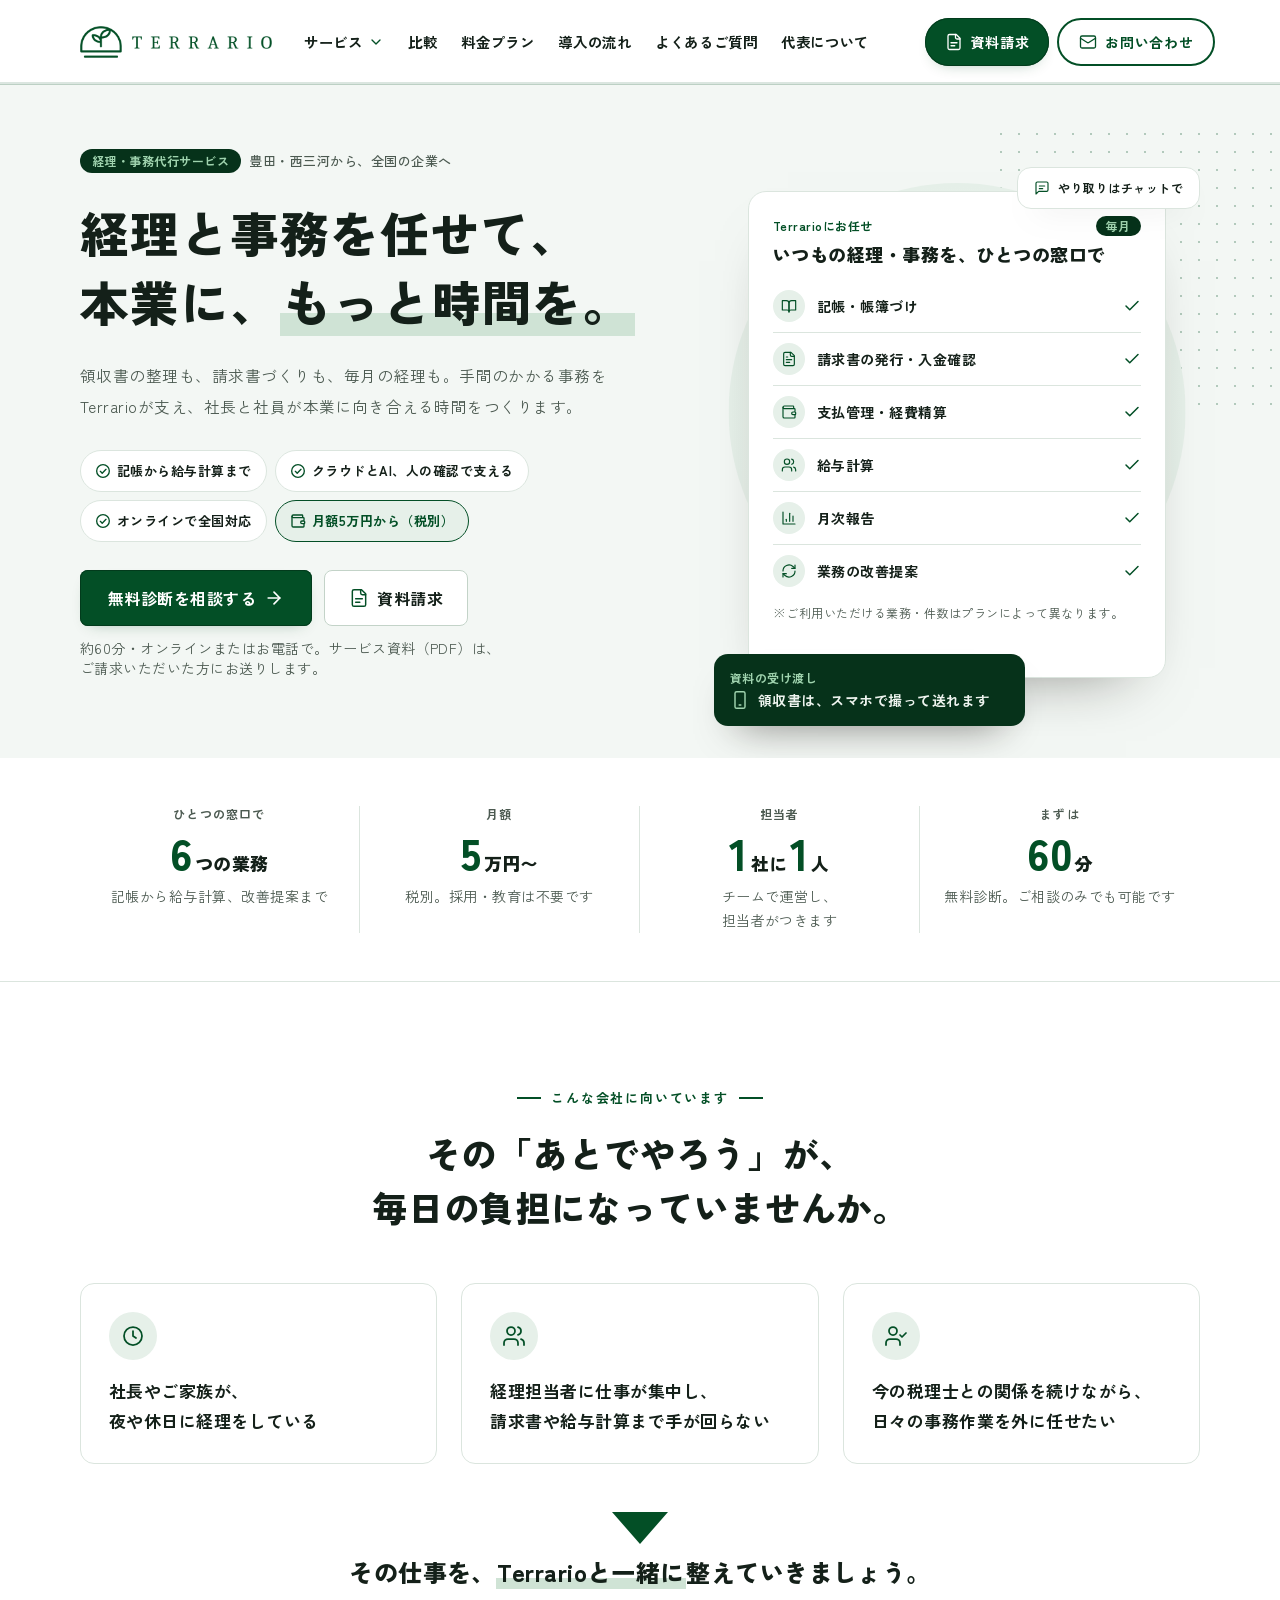
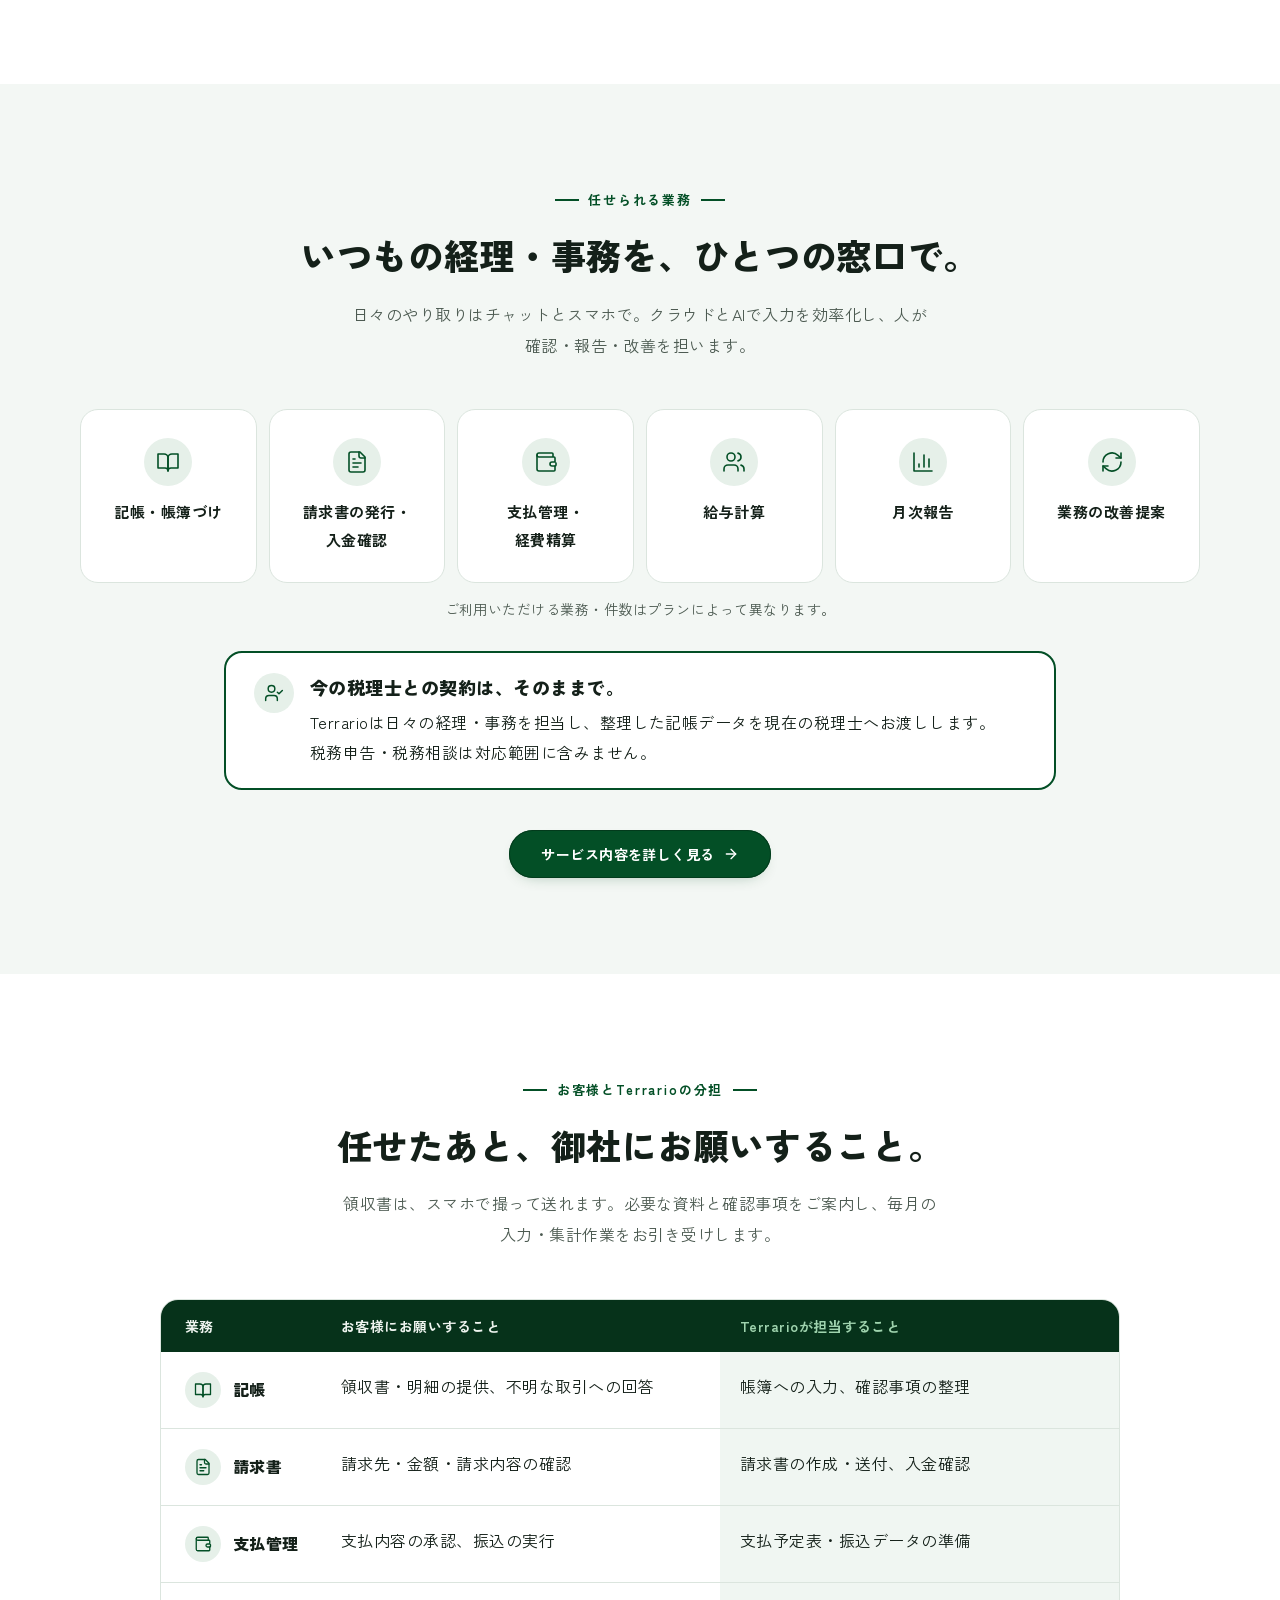
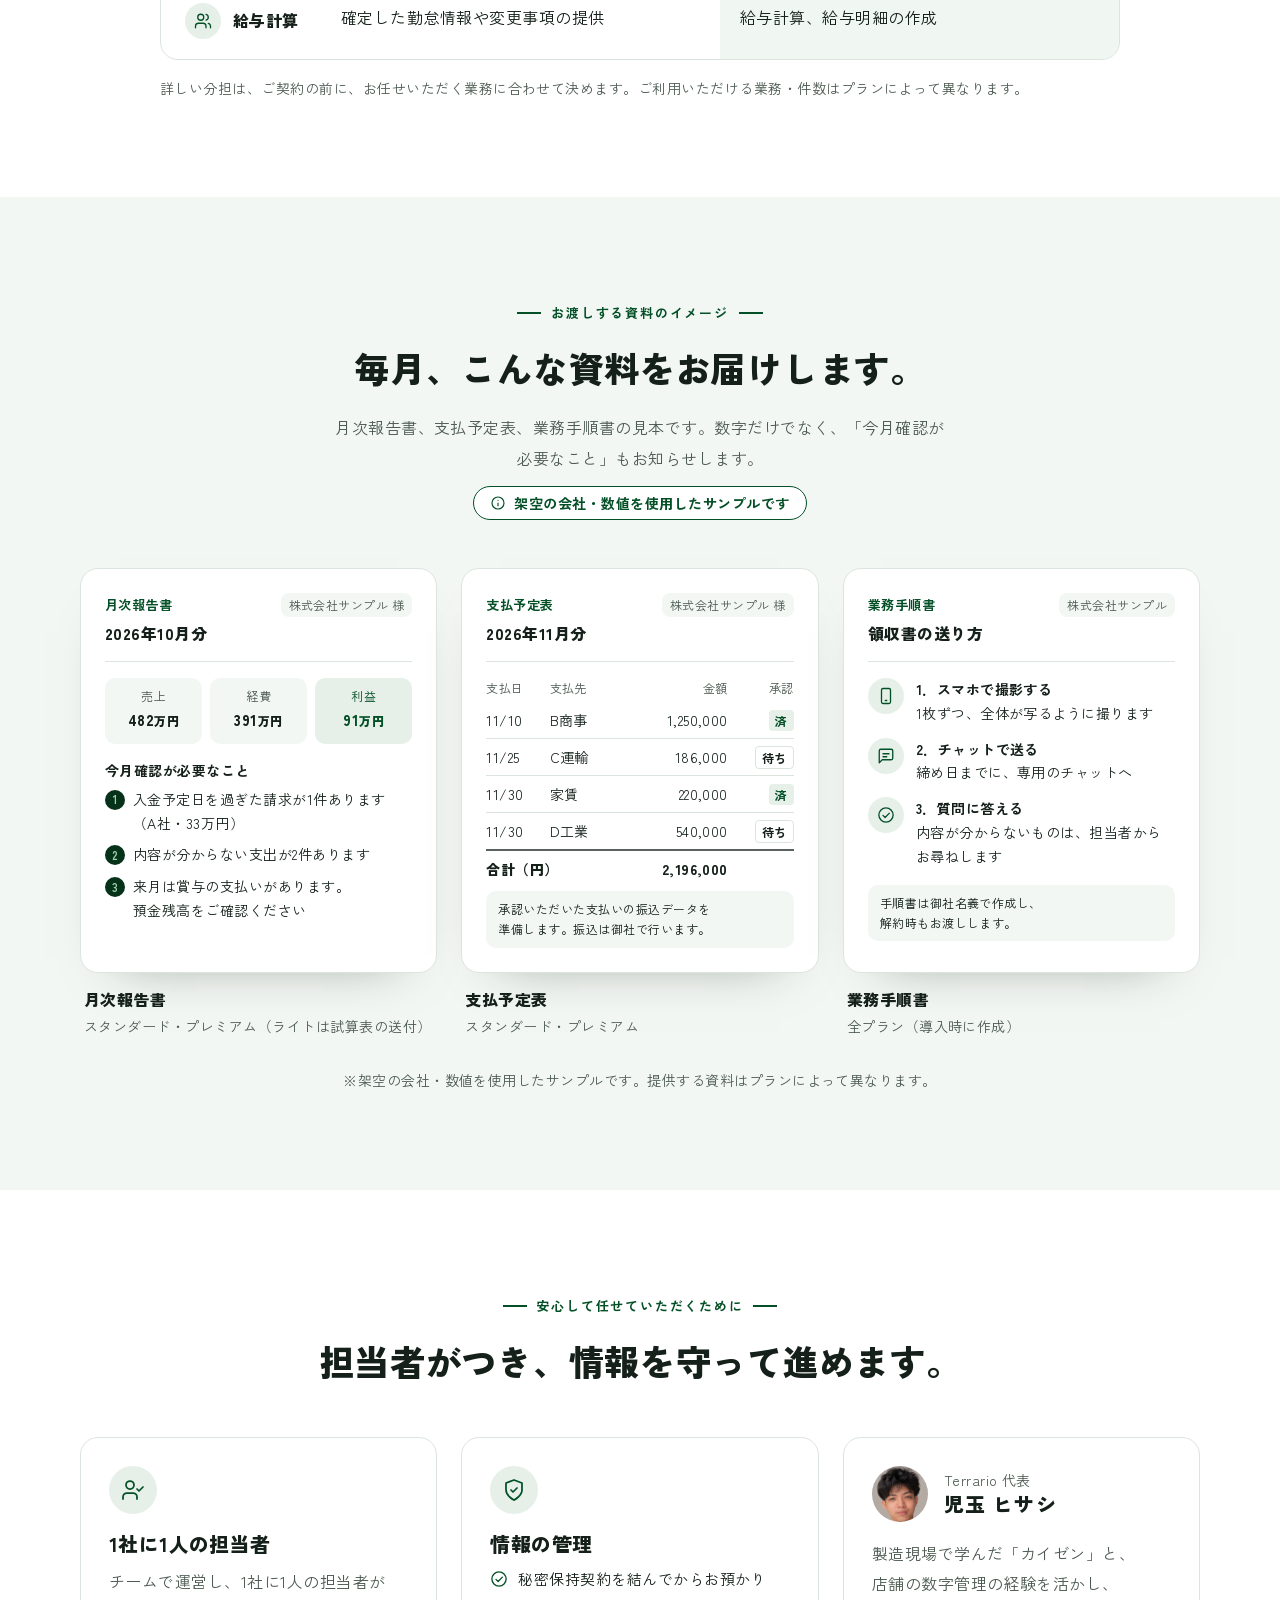
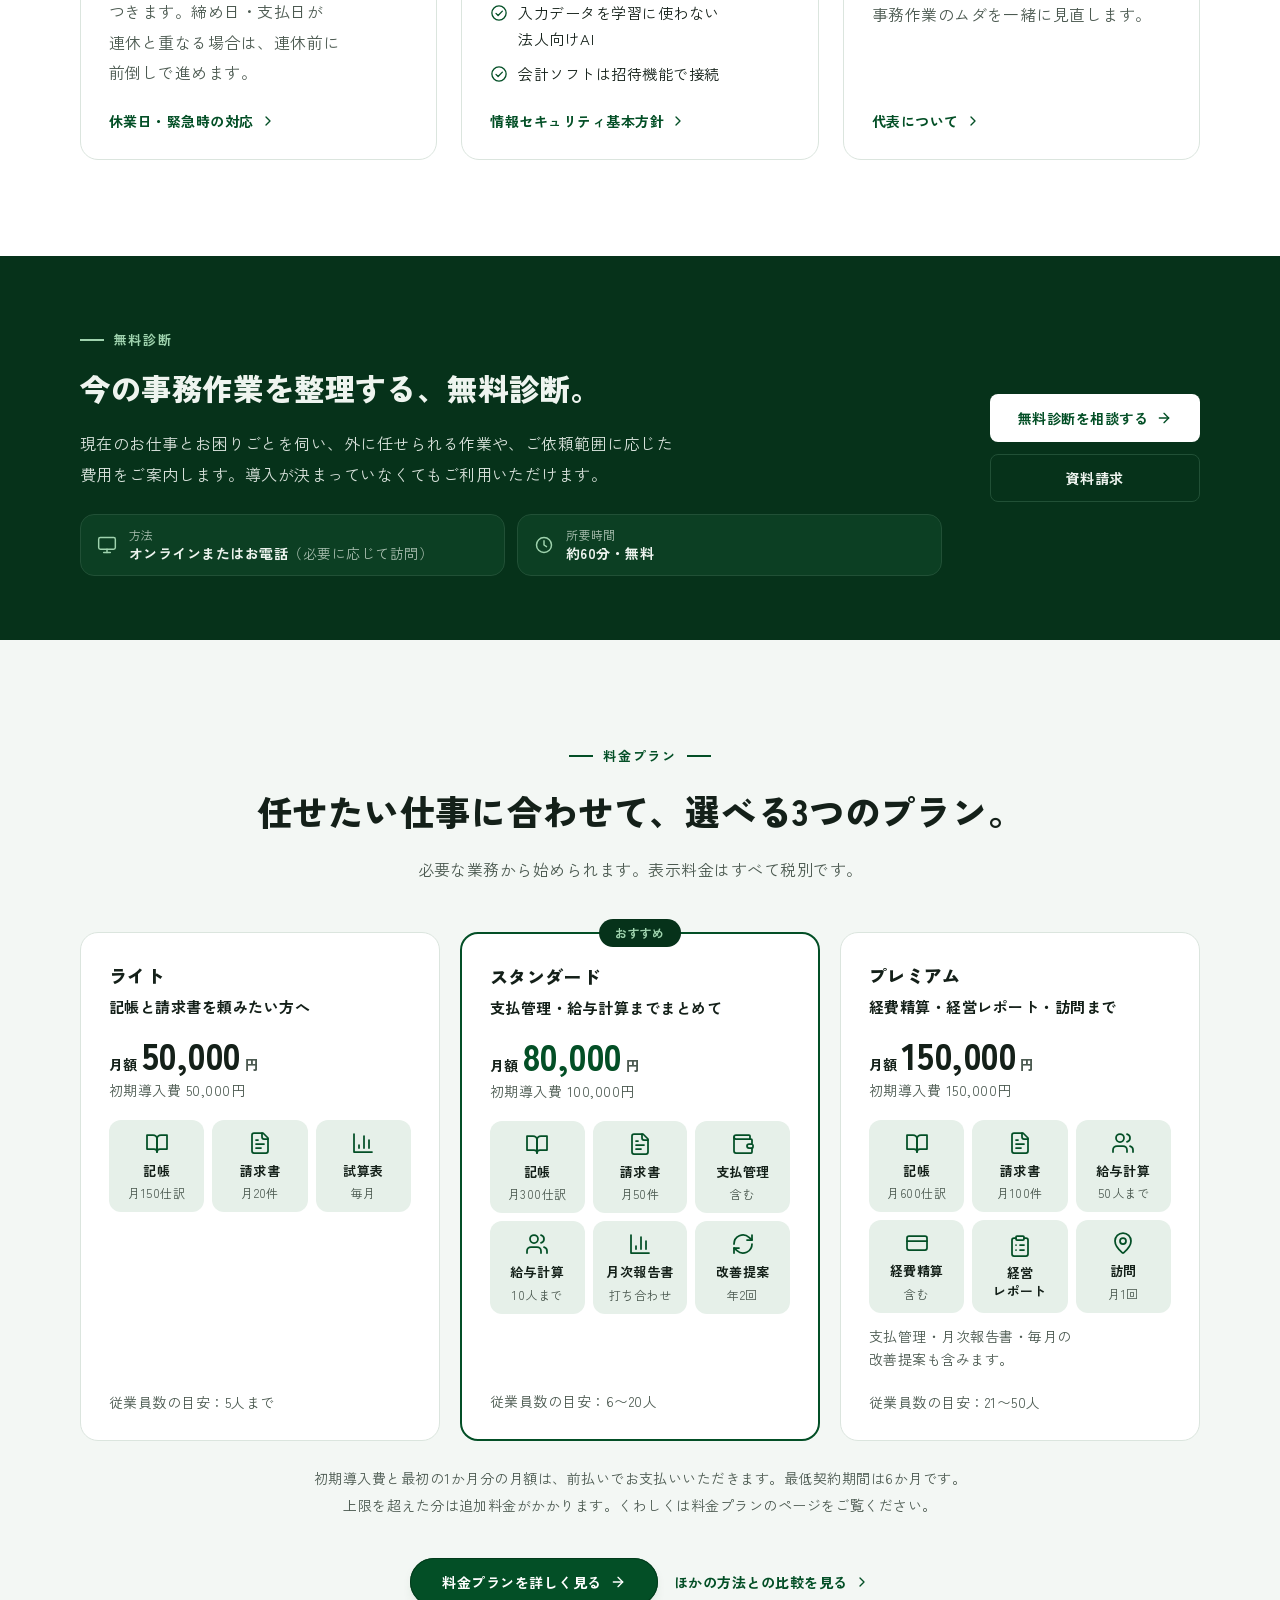
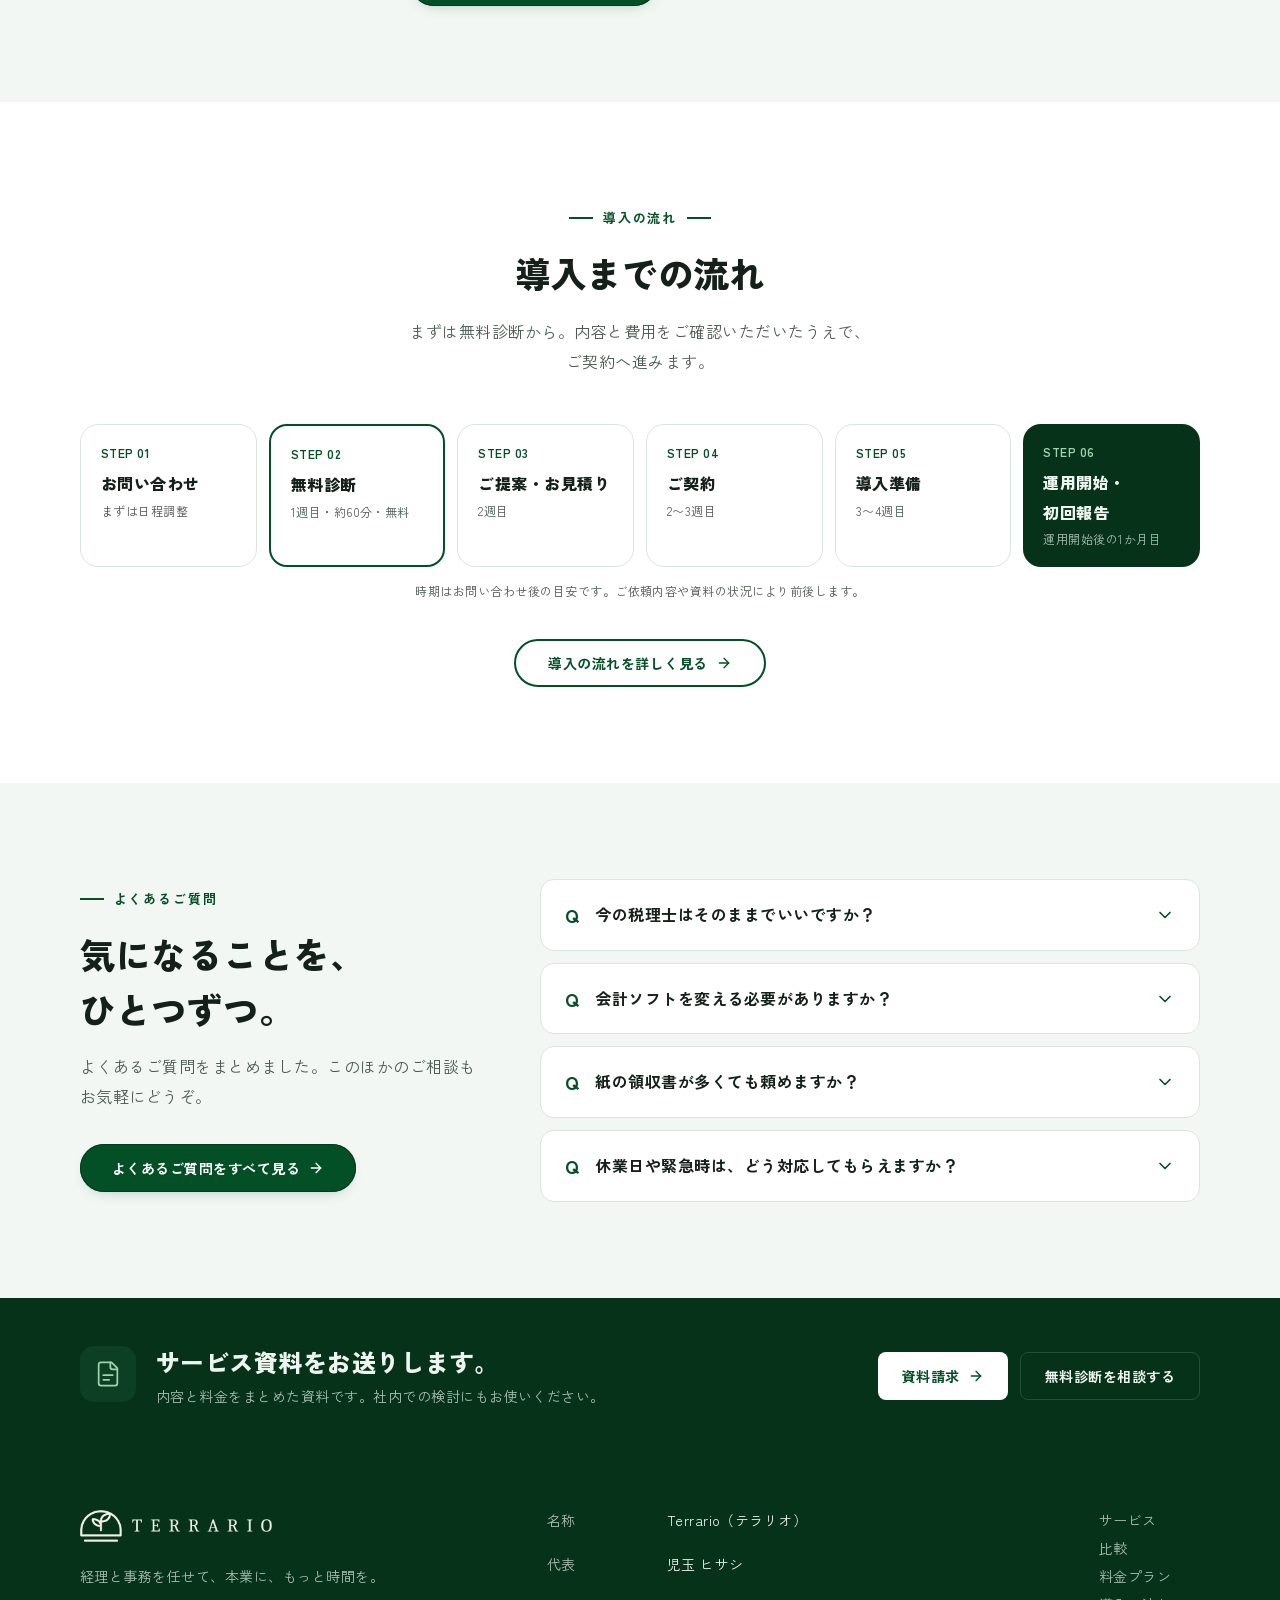
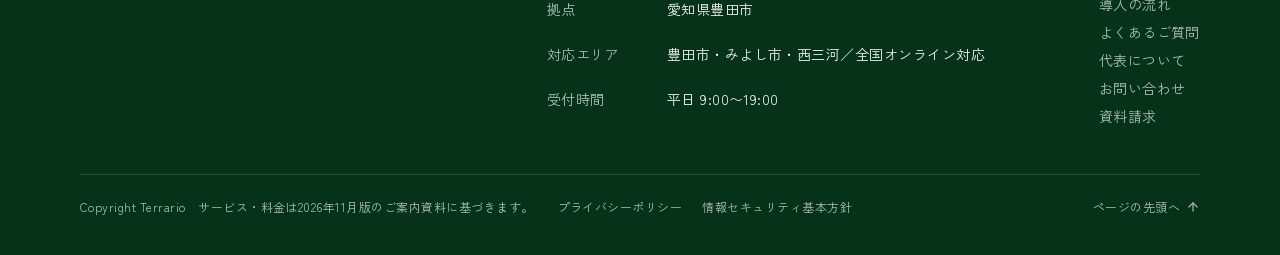
==== index.html @ f81a28ef "料金・サービス・トップを改善（業務範囲と分担、資料の見本、休業日・緊急時の対応） - 料金：プランごとに頼める業務をアイコンで表示し、件数・最初のお支払い・6か月の合計を明記 - サービス：税理士との" ====
<!doctype html>
<html lang="ja">
<head>
<meta charset="utf-8">
<meta name="viewport" content="width=device-width, initial-scale=1, viewport-fit=cover">
<script async src="https://www.googletagmanager.com/gtag/js?id=G-2XS1PBH4KW"></script>
<script>
  window.dataLayer = window.dataLayer || [];
  function gtag(){dataLayer.push(arguments);}
  gtag('js', new Date());
  gtag('config', 'G-2XS1PBH4KW');
</script>
<title>Terrario（テラリオ）｜豊田・西三河の経理・事務代行</title>
<meta name="description" content="経理と事務を任せて、本業に、もっと時間を。Terrario（テラリオ）は豊田市・西三河を中心に、記帳・請求書・給与計算などを支える経理・事務代行サービス。月額5万円（税別）から。60分の無料診断をご案内します。">
<link rel="canonical" href="https://www.terrario2026.com/">
<meta name="theme-color" content="#141311">
<meta property="og:type" content="website">
<meta property="og:site_name" content="Terrario（テラリオ）">
<meta property="og:title" content="Terrario（テラリオ）｜豊田・西三河の経理・事務代行">
<meta property="og:description" content="経理と事務を任せて、本業に、もっと時間を。Terrario（テラリオ）は豊田市・西三河を中心に、記帳・請求書・給与計算などを支える経理・事務代行サービス。月額5万円（税別）から。60分の無料診断をご案内します。">
<meta property="og:url" content="https://www.terrario2026.com/">
<meta property="og:image" content="https://www.terrario2026.com/assets/og-image.png">
<meta property="og:image:width" content="1200">
<meta property="og:image:height" content="630">
<meta property="og:locale" content="ja_JP">
<meta name="twitter:card" content="summary_large_image">
<link rel="icon" href="/favicon.ico" sizes="16x16 32x32 48x48" type="image/x-icon">
<link rel="icon" href="/favicon.png" sizes="192x192" type="image/png">
<link rel="apple-touch-icon" href="/apple-touch-icon.png" sizes="180x180">
<meta name="google-site-verification" content="0EOdhb3wsRE48mwYNQT5YoYg8OdwKgVjDGo8GCIaPZ0">
<meta name="msvalidate.01" content="5E6837D8A3964DB525BB7115AA4F4373">
<script type="application/ld+json">{"@context":"https://schema.org","@graph":[{"@type":"WebSite","@id":"https://www.terrario2026.com/#website","name":"Terrario（テラリオ）","alternateName":["Terrario","テラリオ"],"url":"https://www.terrario2026.com/","inLanguage":"ja","publisher":{"@id":"https://www.terrario2026.com/#organization"}},{"@type":"Organization","@id":"https://www.terrario2026.com/#organization","name":"Terrario","alternateName":"テラリオ","url":"https://www.terrario2026.com/","logo":"https://www.terrario2026.com/assets/logo-square.png"}]}</script>
<link rel="preconnect" href="https://fonts.googleapis.com">
<link rel="preconnect" href="https://fonts.gstatic.com" crossorigin>
<link rel="stylesheet" href="https://fonts.googleapis.com/css2?family=Zen+Kaku+Gothic+New:wght@400;500;700;900&display=swap">
<link rel="stylesheet" href="/assets/site/style.css">
</head>
<body>
<svg width="0" height="0" class="absolute" aria-hidden="true" focusable="false">
  <defs>
    <symbol id="i-check" viewBox="0 0 24 24"><path d="M20 6 9 17l-5-5"/></symbol>
    <symbol id="i-check-circle" viewBox="0 0 24 24"><circle cx="12" cy="12" r="9.5"/><path d="m8 12.5 2.8 2.8L16.5 9.5"/></symbol>
    <symbol id="i-arrow-right" viewBox="0 0 24 24"><path d="M5 12h14"/><path d="m12 5 7 7-7 7"/></symbol>
    <symbol id="i-arrow-up" viewBox="0 0 24 24"><path d="M12 19V5"/><path d="m5 12 7-7 7 7"/></symbol>
    <symbol id="i-chevron" viewBox="0 0 24 24"><path d="m6 9 6 6 6-6"/></symbol>
    <symbol id="i-chevron-right" viewBox="0 0 24 24"><path d="m9 6 6 6-6 6"/></symbol>
    <symbol id="i-external" viewBox="0 0 24 24"><path d="M7 7h10v10"/><path d="M7 17 17 7"/></symbol>
    <symbol id="i-menu" viewBox="0 0 24 24"><path d="M4 7h16"/><path d="M4 12h16"/><path d="M4 17h16"/></symbol>
    <symbol id="i-x" viewBox="0 0 24 24"><path d="M18 6 6 18"/><path d="m6 6 12 12"/></symbol>
    <symbol id="i-plus" viewBox="0 0 24 24"><path d="M12 5v14"/><path d="M5 12h14"/></symbol>
    <symbol id="i-copy" viewBox="0 0 24 24"><rect x="9" y="9" width="12" height="12" rx="2"/><path d="M5 15H4a2 2 0 0 1-2-2V4a2 2 0 0 1 2-2h9a2 2 0 0 1 2 2v1"/></symbol>
    <symbol id="i-mail" viewBox="0 0 24 24"><rect x="2" y="4" width="20" height="16" rx="2"/><path d="m22 7-8.97 5.7a1.94 1.94 0 0 1-2.06 0L2 7"/></symbol>
    <symbol id="i-phone" viewBox="0 0 24 24"><path d="M5 4h4l2 5-2.5 1.5a11 11 0 0 0 5 5L15 13l5 2v4a2 2 0 0 1-2 2A16 16 0 0 1 3 6a2 2 0 0 1 2-2"/></symbol>
    <symbol id="i-chat" viewBox="0 0 24 24"><path d="M21 15a2 2 0 0 1-2 2H7l-4 4V5a2 2 0 0 1 2-2h14a2 2 0 0 1 2 2z"/><path d="M8 9h8"/><path d="M8 13h5"/></symbol>
    <symbol id="i-file" viewBox="0 0 24 24"><path d="M15 2H6a2 2 0 0 0-2 2v16a2 2 0 0 0 2 2h12a2 2 0 0 0 2-2V7z"/><path d="M14 2v4a2 2 0 0 0 2 2h4"/><path d="M8 13h8"/><path d="M8 17h5"/></symbol>
    <symbol id="i-book" viewBox="0 0 24 24"><path d="M2 4h6a4 4 0 0 1 4 4v13a3 3 0 0 0-3-3H2z"/><path d="M22 4h-6a4 4 0 0 0-4 4v13a3 3 0 0 1 3-3h7z"/></symbol>
    <symbol id="i-invoice" viewBox="0 0 24 24"><path d="M15 2H6a2 2 0 0 0-2 2v16a2 2 0 0 0 2 2h12a2 2 0 0 0 2-2V7z"/><path d="M14 2v4a2 2 0 0 0 2 2h4"/><path d="M8 13h8"/><path d="M8 17h5"/><path d="M8 9h2"/></symbol>
    <symbol id="i-wallet" viewBox="0 0 24 24"><path d="M19 7V4a1 1 0 0 0-1-1H5a2 2 0 0 0 0 4h15a1 1 0 0 1 1 1v4h-3a2 2 0 0 0 0 4h3a1 1 0 0 0 1-1v-2"/><path d="M3 5v14a2 2 0 0 0 2 2h15a1 1 0 0 0 1-1v-4"/></symbol>
    <symbol id="i-users" viewBox="0 0 24 24"><path d="M16 21v-2a4 4 0 0 0-4-4H6a4 4 0 0 0-4 4v2"/><circle cx="9" cy="7" r="4"/><path d="M22 21v-2a4 4 0 0 0-3-3.87"/><path d="M16 3.13a4 4 0 0 1 0 7.75"/></symbol>
    <symbol id="i-chart" viewBox="0 0 24 24"><path d="M3 3v18h18"/><path d="M18 17V9"/><path d="M13 17V5"/><path d="M8 17v-3"/></symbol>
    <symbol id="i-cycle" viewBox="0 0 24 24"><path d="M3 12a9 9 0 0 1 15-6.7L21 8"/><path d="M21 3v5h-5"/><path d="M21 12a9 9 0 0 1-15 6.7L3 16"/><path d="M8 16H3v5"/></symbol>
    <symbol id="i-phone-cam" viewBox="0 0 24 24"><rect x="6" y="2" width="12" height="20" rx="2"/><path d="M11 18h2"/></symbol>
    <symbol id="i-cloud" viewBox="0 0 24 24"><path d="M17.5 19H9a7 7 0 1 1 6.71-9h1.79a4.5 4.5 0 1 1 0 9z"/></symbol>
    <symbol id="i-user-check" viewBox="0 0 24 24"><path d="M16 21v-2a4 4 0 0 0-4-4H6a4 4 0 0 0-4 4v2"/><circle cx="9" cy="7" r="4"/><path d="m16 11 2 2 4-4"/></symbol>
    <symbol id="i-lock" viewBox="0 0 24 24"><rect x="3" y="11" width="18" height="11" rx="2"/><path d="M7 11V7a5 5 0 0 1 10 0v4"/></symbol>
    <symbol id="i-shield" viewBox="0 0 24 24"><path d="M12 22s8-4 8-10V5l-8-3-8 3v7c0 6 8 10 8 10"/><path d="m9 12 2 2 4-4"/></symbol>
    <symbol id="i-clock" viewBox="0 0 24 24"><circle cx="12" cy="12" r="9"/><path d="M12 7v5l3 2"/></symbol>
    <symbol id="i-pin" viewBox="0 0 24 24"><path d="M20 10c0 5-5.5 10.2-7.4 11.8a1 1 0 0 1-1.2 0C9.5 20.2 4 15 4 10a8 8 0 0 1 16 0"/><circle cx="12" cy="10" r="3"/></symbol>
    <symbol id="i-info" viewBox="0 0 24 24"><circle cx="12" cy="12" r="9"/><path d="M12 16v-4"/><path d="M12 8h.01"/></symbol>
    <symbol id="i-monitor" viewBox="0 0 24 24"><rect x="2" y="3" width="20" height="14" rx="2"/><path d="M8 21h8"/><path d="M12 17v4"/></symbol>
    <symbol id="i-card" viewBox="0 0 24 24"><rect x="2" y="5" width="20" height="14" rx="2"/><path d="M2 10h20"/></symbol>
    <symbol id="i-clipboard" viewBox="0 0 24 24"><rect x="8" y="2" width="8" height="4" rx="1"/><path d="M16 4h2a2 2 0 0 1 2 2v14a2 2 0 0 1-2 2H6a2 2 0 0 1-2-2V6a2 2 0 0 1 2-2h2"/><path d="M12 11h4"/><path d="M12 16h4"/><path d="M8 11h.01"/><path d="M8 16h.01"/></symbol>
    <symbol id="i-home" viewBox="0 0 24 24"><path d="m3 10 9-7 9 7"/><path d="M5 9v11h14V9"/><path d="M10 20v-6h4v6"/></symbol>
  </defs>
</svg>

<a href="#main" class="sr-only focus:not-sr-only focus:fixed focus:left-4 focus:top-4 focus:z-[90] focus:rounded-md focus:bg-white focus:px-4 focus:py-2 focus:text-sm">本文へ移動</a>

<!-- ======================= ヘッダー ======================= -->
<header id="site-header" class="site-header">
  <div class="wrap hdr-row">
    <a href="/" class="logo-plate flex shrink-0 items-center gap-2.5 py-1" aria-label="Terrario トップへ">
      <img src="/assets/site/img/logo-symbol.png" alt="" width="42" height="32" class="h-[30px] w-[40px] lg:h-8 lg:w-[42px]">
      <img src="/assets/site/img/logo-wordmark.png" alt="" width="140" height="13" class="h-3 w-[129px] lg:h-[13px] lg:w-[140px]">
    </a>
    <nav class="hdr-nav hidden items-center font-bold whitespace-nowrap md:flex" aria-label="ページ内">
      <div class="group relative">
        <button type="button" class="nav-item flex h-11 cursor-pointer items-center gap-1.5 transition-colors hover:text-gold-ink" aria-haspopup="true">サービス<svg class="size-4 text-gold-ink transition-transform duration-150 group-hover:rotate-180 group-focus-within:rotate-180" fill="none" stroke="currentColor" stroke-width="2" stroke-linecap="round" stroke-linejoin="round" aria-hidden="true"><use href="#i-chevron"/></svg></button>
        <div class="invisible absolute top-full left-1/2 z-10 w-[21rem] -translate-x-1/2 pt-3 opacity-0 transition duration-150 group-hover:visible group-hover:opacity-100 group-focus-within:visible group-focus-within:opacity-100">
          <div class="rounded-xl border bg-white p-2 shadow-[0_24px_50px_-24px_rgb(23_22_15/0.45)]">
            <a href="/service/" class="flex items-start gap-3 rounded-lg p-3 transition-colors hover:bg-surface">
              <span class="inline-flex size-9 shrink-0 items-center justify-center rounded-md bg-gold-soft text-gold-ink"><svg class="size-[18px]" fill="none" stroke="currentColor" stroke-width="1.75" stroke-linecap="round" stroke-linejoin="round" aria-hidden="true"><use href="#i-book"/></svg></span>
              <span><span class="block text-sm font-bold">サービス内容</span><span class="block text-xs font-medium leading-[1.7] text-muted-foreground">業務の内容と、プランごとの対応範囲</span></span>
            </a>
            <a href="/service/#features" class="flex items-start gap-3 rounded-lg p-3 transition-colors hover:bg-surface">
              <span class="inline-flex size-9 shrink-0 items-center justify-center rounded-md bg-gold-soft text-gold-ink"><svg class="size-[18px]" fill="none" stroke="currentColor" stroke-width="1.75" stroke-linecap="round" stroke-linejoin="round" aria-hidden="true"><use href="#i-cloud"/></svg></span>
              <span><span class="block text-sm font-bold">Terrarioの特徴</span><span class="block text-xs font-medium leading-[1.7] text-muted-foreground">ひとつの窓口、クラウドとAI、人の確認</span></span>
            </a>
            <a href="/service/#security" class="flex items-start gap-3 rounded-lg p-3 transition-colors hover:bg-surface">
              <span class="inline-flex size-9 shrink-0 items-center justify-center rounded-md bg-gold-soft text-gold-ink"><svg class="size-[18px]" fill="none" stroke="currentColor" stroke-width="1.75" stroke-linecap="round" stroke-linejoin="round" aria-hidden="true"><use href="#i-shield"/></svg></span>
              <span><span class="block text-sm font-bold">対応ソフト・情報の管理</span><span class="block text-xs font-medium leading-[1.7] text-muted-foreground">freee・マネーフォワード・弥生に対応</span></span>
            </a>
          </div>
        </div>
      </div>
      <a href="/compare/" class="nav-item inline-flex h-11 items-center transition-colors hover:text-gold-ink">比較</a>
      <a href="/price/" class="nav-item inline-flex h-11 items-center transition-colors hover:text-gold-ink">料金プラン</a>
      <a href="/flow/" class="nav-item inline-flex h-11 items-center transition-colors hover:text-gold-ink">導入の流れ</a>
      <a href="/faq/" class="nav-item inline-flex h-11 items-center transition-colors hover:text-gold-ink">よくあるご質問</a>
      <a href="/representative/" class="nav-item inline-flex h-11 items-center transition-colors hover:text-gold-ink">代表について</a>
    </nav>
    <div class="hdr-actions ml-auto flex items-center gap-2 whitespace-nowrap">
      <a href="/contact/#request" class="btn-gold hidden h-10 items-center gap-2 rounded-full px-4 text-[0.8125rem] font-bold sm:inline-flex md:h-11 md:px-6 md:text-sm"><svg class="size-[18px]" fill="none" stroke="currentColor" stroke-width="1.75" stroke-linecap="round" stroke-linejoin="round" aria-hidden="true"><use href="#i-file"/></svg>資料請求</a>
      <a href="/contact/" aria-label="お問い合わせ" class="inline-flex size-10 items-center justify-center gap-1.5 rounded-full border-2 border-gold bg-white text-xs font-bold text-gold-ink transition-colors hover:bg-gold-soft min-[400px]:w-auto min-[400px]:px-3 sm:px-4 sm:text-sm md:h-11 md:gap-2 md:px-6"><svg class="size-[18px] shrink-0" fill="none" stroke="currentColor" stroke-width="1.75" stroke-linecap="round" stroke-linejoin="round" aria-hidden="true"><use href="#i-mail"/></svg><span class="hidden min-[400px]:inline">お問い合わせ</span></a>
      <button type="button" id="menu-open" class="-mr-2 inline-flex size-10 cursor-pointer items-center justify-center rounded-md hover:bg-surface md:hidden" aria-label="メニューを開く" aria-expanded="false" aria-controls="menu-sheet">
        <span class="menu-icon-open"><svg class="size-5" fill="none" stroke="currentColor" stroke-width="1.75" stroke-linecap="round" stroke-linejoin="round" aria-hidden="true"><use href="#i-menu"/></svg></span><span class="menu-icon-close hidden"><svg class="size-5" fill="none" stroke="currentColor" stroke-width="1.75" stroke-linecap="round" stroke-linejoin="round" aria-hidden="true"><use href="#i-x"/></svg></span>
      </button>
    </div>
  </div>

  <!-- スマホ：ヘッダーの真下に開くメニュー -->
  <div id="menu-sheet" class="menu-panel absolute inset-x-0 top-full border-b bg-white shadow-[0_24px_40px_-24px_rgb(23_22_15/0.4)] md:hidden" hidden>
    <nav class="wrap pt-2 pb-5" aria-label="メニュー">
      <p class="py-3 font-bold">サービス</p>
      <div class="mb-2 space-y-0.5">
        <a href="/service/" class="flex items-center gap-3 rounded-md py-2.5 pl-3 text-sm font-medium text-muted-foreground hover:bg-surface"><svg class="size-4 text-gold-ink" fill="none" stroke="currentColor" stroke-width="1.75" stroke-linecap="round" stroke-linejoin="round" aria-hidden="true"><use href="#i-book"/></svg>サービス内容</a>
        <a href="/service/#features" class="flex items-center gap-3 rounded-md py-2.5 pl-3 text-sm font-medium text-muted-foreground hover:bg-surface"><svg class="size-4 text-gold-ink" fill="none" stroke="currentColor" stroke-width="1.75" stroke-linecap="round" stroke-linejoin="round" aria-hidden="true"><use href="#i-cloud"/></svg>Terrarioの特徴</a>
        <a href="/service/#security" class="flex items-center gap-3 rounded-md py-2.5 pl-3 text-sm font-medium text-muted-foreground hover:bg-surface"><svg class="size-4 text-gold-ink" fill="none" stroke="currentColor" stroke-width="1.75" stroke-linecap="round" stroke-linejoin="round" aria-hidden="true"><use href="#i-shield"/></svg>対応ソフト・情報の管理</a>
      </div>
        <a href="/compare/" class="flex items-center justify-between border-t py-3.5 font-bold">比較<svg class="size-4 text-gold-ink" fill="none" stroke="currentColor" stroke-width="2" stroke-linecap="round" stroke-linejoin="round" aria-hidden="true"><use href="#i-chevron-right"/></svg></a>
        <a href="/price/" class="flex items-center justify-between border-t py-3.5 font-bold">料金プラン<svg class="size-4 text-gold-ink" fill="none" stroke="currentColor" stroke-width="2" stroke-linecap="round" stroke-linejoin="round" aria-hidden="true"><use href="#i-chevron-right"/></svg></a>
        <a href="/flow/" class="flex items-center justify-between border-t py-3.5 font-bold">導入の流れ<svg class="size-4 text-gold-ink" fill="none" stroke="currentColor" stroke-width="2" stroke-linecap="round" stroke-linejoin="round" aria-hidden="true"><use href="#i-chevron-right"/></svg></a>
        <a href="/faq/" class="flex items-center justify-between border-t py-3.5 font-bold">よくあるご質問<svg class="size-4 text-gold-ink" fill="none" stroke="currentColor" stroke-width="2" stroke-linecap="round" stroke-linejoin="round" aria-hidden="true"><use href="#i-chevron-right"/></svg></a>
        <a href="/representative/" class="flex items-center justify-between border-t py-3.5 font-bold">代表について<svg class="size-4 text-gold-ink" fill="none" stroke="currentColor" stroke-width="2" stroke-linecap="round" stroke-linejoin="round" aria-hidden="true"><use href="#i-chevron-right"/></svg></a>
      <div class="mt-3 grid grid-cols-2 gap-2 border-t pt-4">
        <a href="/contact/#request" class="btn-gold inline-flex h-12 items-center justify-center gap-2 rounded-full text-sm font-bold"><svg class="size-4" fill="none" stroke="currentColor" stroke-width="1.75" stroke-linecap="round" stroke-linejoin="round" aria-hidden="true"><use href="#i-file"/></svg>資料請求</a>
        <a href="/contact/" class="inline-flex h-12 items-center justify-center gap-2 rounded-full border-2 border-gold text-sm font-bold text-gold-ink"><svg class="size-4" fill="none" stroke="currentColor" stroke-width="1.75" stroke-linecap="round" stroke-linejoin="round" aria-hidden="true"><use href="#i-mail"/></svg>お問い合わせ</a>
      </div>
      <p class="num mt-4 text-center text-sm"><span class="font-bold">090-9112-6102</span><span class="ml-2 text-xs text-muted-foreground">平日 9:00〜19:00</span></p>
    </nav>
  </div>
  <div class="hdr-progress" aria-hidden="true"><span id="hdr-progress-bar"></span></div>
</header>
<div id="page-top" class="hdr-spacer" aria-hidden="true"></div>
<div id="menu-overlay" class="fixed inset-0 z-40 bg-black/30 md:hidden" hidden></div>

<main id="main">
<!-- ======================= ファーストビュー ======================= -->
<section id="top" class="relative overflow-hidden bg-surface">
  <div class="dot-grid pointer-events-none absolute top-10 right-0 hidden h-72 w-72 opacity-60 lg:block" aria-hidden="true"></div>
  <div class="wrap relative grid items-end gap-6 pt-10 sm:pt-14 lg:grid-cols-[minmax(0,1.1fr)_minmax(0,0.9fr)] lg:gap-10 lg:pt-16">
    <div class="min-w-0 pb-4 lg:pb-20">
      <p class="rise flex flex-wrap items-center gap-2 text-[0.8125rem] font-medium">
        <span class="inline-flex items-center rounded-full bg-night px-3 py-1 text-xs font-bold text-night-gold">経理・事務代行サービス</span>
        <span class="text-muted-foreground">豊田・西三河から、全国の企業へ</span>
      </p>
      <h1 class="rise rise-2 mt-6 text-[2.05rem] font-black leading-[1.42] sm:text-[2.9rem] lg:text-[3.05rem]">
        経理と事務を任せて、<br>本業に、<span class="marker">もっと時間を。</span>
      </h1>
      <p class="rise rise-3 mt-6 max-w-[33rem] text-[0.975rem] leading-[2] text-muted-foreground">
        領収書の整理も、請求書づくりも、毎月の経理も。手間のかかる事務をTerrarioが支え、社長と社員が本業に向き合える時間をつくります。
      </p>

      <ul class="rise rise-3 mt-7 flex max-w-[36rem] flex-wrap gap-2 text-[0.8125rem] font-bold">
        <li class="inline-flex items-center gap-1.5 rounded-full border bg-white px-3.5 py-2"><svg class="size-4 text-gold-ink" fill="none" stroke="currentColor" stroke-width="2" stroke-linecap="round" stroke-linejoin="round" aria-hidden="true"><use href="#i-check-circle"/></svg>記帳から給与計算まで</li>
        <li class="inline-flex items-center gap-1.5 rounded-full border bg-white px-3.5 py-2"><svg class="size-4 text-gold-ink" fill="none" stroke="currentColor" stroke-width="2" stroke-linecap="round" stroke-linejoin="round" aria-hidden="true"><use href="#i-check-circle"/></svg>クラウドとAI、人の確認で支える</li>
        <li class="inline-flex items-center gap-1.5 rounded-full border bg-white px-3.5 py-2"><svg class="size-4 text-gold-ink" fill="none" stroke="currentColor" stroke-width="2" stroke-linecap="round" stroke-linejoin="round" aria-hidden="true"><use href="#i-check-circle"/></svg>オンラインで全国対応</li>
        <li class="inline-flex items-center gap-1.5 rounded-full border border-gold bg-gold-soft px-3.5 py-2 text-gold-ink"><svg class="size-4" fill="none" stroke="currentColor" stroke-width="2" stroke-linecap="round" stroke-linejoin="round" aria-hidden="true"><use href="#i-wallet"/></svg><span class="num">月額5万円から（税別）</span></li>
      </ul>

      <div class="rise rise-4 mt-7 flex flex-col gap-3 whitespace-nowrap sm:flex-row lg:flex-col xl:flex-row">
        <a href="/contact/" class="btn-gold inline-flex h-14 items-center justify-center gap-2 rounded-md px-7 text-base font-bold">
          無料診断を相談する
          <svg class="size-5" fill="none" stroke="currentColor" stroke-width="2" stroke-linecap="round" stroke-linejoin="round" aria-hidden="true"><use href="#i-arrow-right"/></svg>
        </a>
        <a href="/contact/#request" class="inline-flex h-14 items-center justify-center gap-2 rounded-md border border-input bg-white px-6 text-base font-bold transition-colors hover:bg-muted">
          <svg class="size-5 text-gold-ink" fill="none" stroke="currentColor" stroke-width="1.75" stroke-linecap="round" stroke-linejoin="round" aria-hidden="true"><use href="#i-file"/></svg>
          資料請求
        </a>
      </div>
      <p class="mt-3 text-sm text-muted-foreground">約60分・オンラインまたはお電話で。サービス資料（PDF）は、ご請求いただいた方にお送りします。</p>
    </div>

    <!-- サービスのイメージ（会社の仕組みを図で見せる） -->
    <div class="relative mx-auto w-full max-w-[460px] pb-12 lg:max-w-[500px] lg:pb-20" aria-hidden="true">
      <div class="absolute top-4 left-1/2 aspect-square w-[94%] -translate-x-1/2 rounded-full photo-stage"></div>
      <div class="relative mx-auto mt-6 w-[86%] rounded-2xl border bg-white p-5 shadow-[0_30px_60px_-40px_rgb(23_22_15/0.55)] sm:p-6 sm:pb-14">
        <div class="flex items-center justify-between gap-3">
          <p class="text-xs font-bold text-gold-ink">Terrarioにお任せ</p>
          <span class="rounded-full bg-night px-2.5 py-0.5 text-xs font-bold text-night-gold">毎月</span>
        </div>
        <p class="mt-1 text-base font-black sm:text-lg">いつもの経理・事務を、ひとつの窓口で</p>
        <ul class="mt-3 divide-y text-[0.8125rem] sm:text-sm">
          <li class="flex items-center gap-3 py-2.5"><span class="inline-flex size-8 shrink-0 items-center justify-center rounded-full bg-gold-soft text-gold-ink"><svg class="size-4" fill="none" stroke="currentColor" stroke-width="1.75" stroke-linecap="round" stroke-linejoin="round"><use href="#i-book"/></svg></span><span class="font-bold">記帳・帳簿づけ</span><svg class="ml-auto size-[18px] shrink-0 text-gold" fill="none" stroke="currentColor" stroke-width="2" stroke-linecap="round" stroke-linejoin="round"><use href="#i-check"/></svg></li>
          <li class="flex items-center gap-3 py-2.5"><span class="inline-flex size-8 shrink-0 items-center justify-center rounded-full bg-gold-soft text-gold-ink"><svg class="size-4" fill="none" stroke="currentColor" stroke-width="1.75" stroke-linecap="round" stroke-linejoin="round"><use href="#i-invoice"/></svg></span><span class="font-bold">請求書の発行・入金確認</span><svg class="ml-auto size-[18px] shrink-0 text-gold" fill="none" stroke="currentColor" stroke-width="2" stroke-linecap="round" stroke-linejoin="round"><use href="#i-check"/></svg></li>
          <li class="flex items-center gap-3 py-2.5"><span class="inline-flex size-8 shrink-0 items-center justify-center rounded-full bg-gold-soft text-gold-ink"><svg class="size-4" fill="none" stroke="currentColor" stroke-width="1.75" stroke-linecap="round" stroke-linejoin="round"><use href="#i-wallet"/></svg></span><span class="font-bold">支払管理・経費精算</span><svg class="ml-auto size-[18px] shrink-0 text-gold" fill="none" stroke="currentColor" stroke-width="2" stroke-linecap="round" stroke-linejoin="round"><use href="#i-check"/></svg></li>
          <li class="flex items-center gap-3 py-2.5"><span class="inline-flex size-8 shrink-0 items-center justify-center rounded-full bg-gold-soft text-gold-ink"><svg class="size-4" fill="none" stroke="currentColor" stroke-width="1.75" stroke-linecap="round" stroke-linejoin="round"><use href="#i-users"/></svg></span><span class="font-bold">給与計算</span><svg class="ml-auto size-[18px] shrink-0 text-gold" fill="none" stroke="currentColor" stroke-width="2" stroke-linecap="round" stroke-linejoin="round"><use href="#i-check"/></svg></li>
          <li class="flex items-center gap-3 py-2.5"><span class="inline-flex size-8 shrink-0 items-center justify-center rounded-full bg-gold-soft text-gold-ink"><svg class="size-4" fill="none" stroke="currentColor" stroke-width="1.75" stroke-linecap="round" stroke-linejoin="round"><use href="#i-chart"/></svg></span><span class="font-bold">月次報告</span><svg class="ml-auto size-[18px] shrink-0 text-gold" fill="none" stroke="currentColor" stroke-width="2" stroke-linecap="round" stroke-linejoin="round"><use href="#i-check"/></svg></li>
          <li class="flex items-center gap-3 py-2.5"><span class="inline-flex size-8 shrink-0 items-center justify-center rounded-full bg-gold-soft text-gold-ink"><svg class="size-4" fill="none" stroke="currentColor" stroke-width="1.75" stroke-linecap="round" stroke-linejoin="round"><use href="#i-cycle"/></svg></span><span class="font-bold">業務の改善提案</span><svg class="ml-auto size-[18px] shrink-0 text-gold" fill="none" stroke="currentColor" stroke-width="2" stroke-linecap="round" stroke-linejoin="round"><use href="#i-check"/></svg></li>
        </ul>
        <p class="mt-2 text-xs text-muted-foreground">※ご利用いただける業務・件数はプランによって異なります。</p>
      </div>
      <div class="relative z-10 -mt-4 ml-2 w-[78%] rounded-xl bg-night p-4 text-night-foreground shadow-[0_20px_40px_-24px_rgb(23_22_15/0.7)] sm:absolute sm:bottom-2 sm:left-0 sm:mt-0 sm:ml-0 sm:w-[64%] lg:bottom-8">
        <p class="text-xs font-bold text-night-gold">資料の受け渡し</p>
        <p class="mt-1 flex items-center gap-2 text-sm font-bold"><svg class="size-5 shrink-0 text-night-gold" fill="none" stroke="currentColor" stroke-width="1.75" stroke-linecap="round" stroke-linejoin="round"><use href="#i-phone-cam"/></svg>領収書は、スマホで撮って送れます</p>
      </div>
      <div class="absolute top-0 right-0 rounded-xl border bg-white px-4 py-3 shadow-[0_16px_30px_-20px_rgb(23_22_15/0.5)]">
        <p class="flex items-center gap-2 text-xs font-bold"><svg class="size-4 text-gold-ink" fill="none" stroke="currentColor" stroke-width="1.75" stroke-linecap="round" stroke-linejoin="round"><use href="#i-chat"/></svg>やり取りはチャットで</p>
      </div>
    </div>
  </div>
</section>

<!-- ======================= 強み（数字のまとめ） ======================= -->
<section class="border-b bg-white" aria-label="Terrarioの強み（まとめ）">
  <div class="wrap py-10 lg:py-12">
    <ul class="grid grid-cols-2 gap-y-8 lg:grid-cols-4 lg:divide-x">
        <li class="px-3 text-center lg:px-6">
          <p class="text-xs font-bold tracking-[0.1em] text-muted-foreground">ひとつの窓口で</p>
          <p class="mt-2 flex items-baseline justify-center gap-0.5"><span class="num text-[2.75rem] font-black leading-none text-gold-ink">6</span><span class="text-lg font-black">つの業務</span></p>
          <p class="mt-2 text-sm leading-[1.7] text-muted-foreground">記帳から給与計算、改善提案まで</p>
        </li>
        <li class="px-3 text-center lg:px-6">
          <p class="text-xs font-bold tracking-[0.1em] text-muted-foreground">月額</p>
          <p class="mt-2 flex items-baseline justify-center gap-0.5"><span class="num text-[2.75rem] font-black leading-none text-gold-ink">5</span><span class="text-lg font-black">万円〜</span></p>
          <p class="mt-2 text-sm leading-[1.7] text-muted-foreground">税別。採用・教育は不要です</p>
        </li>
        <li class="px-3 text-center lg:px-6">
          <p class="text-xs font-bold tracking-[0.1em] text-muted-foreground">担当者</p>
          <p class="mt-2 flex items-baseline justify-center gap-0.5"><span class="num text-[2.75rem] font-black leading-none text-gold-ink">1</span><span class="text-lg font-black">社に</span><span class="num text-[2.75rem] font-black leading-none text-gold-ink">1</span><span class="text-lg font-black">人</span></p>
          <p class="mt-2 text-sm leading-[1.7] text-muted-foreground">チームで運営し、担当者がつきます</p>
        </li>
        <li class="px-3 text-center lg:px-6">
          <p class="text-xs font-bold tracking-[0.1em] text-muted-foreground">まずは</p>
          <p class="mt-2 flex items-baseline justify-center gap-0.5"><span class="num text-[2.75rem] font-black leading-none text-gold-ink">60</span><span class="text-lg font-black">分</span></p>
          <p class="mt-2 text-sm leading-[1.7] text-muted-foreground">無料診断。ご相談のみでも可能です</p>
        </li>
    </ul>
  </div>
</section>

<!-- ======================= 向いている会社 ======================= -->
<section class="py-20 sm:py-24" aria-labelledby="fit-title">
  <div class="wrap">
    <div class="text-center">
      <p class="kicker center">こんな会社に向いています</p>
      <h2 id="fit-title" class="mt-4 text-[1.6rem] font-black leading-[1.55] sm:text-[2.2rem]">その「あとでやろう」が、<br>毎日の負担に<br class="sm:hidden">なっていませんか。</h2>
    </div>

    <ul class="mt-12 grid gap-4 md:grid-cols-3 md:gap-6">
      <li class="flex items-start gap-4 rounded-xl border bg-white p-6 md:flex-col md:p-7">
        <span class="inline-flex size-12 shrink-0 items-center justify-center rounded-full bg-gold-soft text-gold-ink"><svg class="size-6" fill="none" stroke="currentColor" stroke-width="1.75" stroke-linecap="round" stroke-linejoin="round" aria-hidden="true"><use href="#i-clock"/></svg></span>
        <p class="text-[1.0625rem] font-bold leading-[1.75]">社長やご家族が、<br class="hidden md:inline">夜や休日に経理をしている</p>
      </li>
      <li class="flex items-start gap-4 rounded-xl border bg-white p-6 md:flex-col md:p-7">
        <span class="inline-flex size-12 shrink-0 items-center justify-center rounded-full bg-gold-soft text-gold-ink"><svg class="size-6" fill="none" stroke="currentColor" stroke-width="1.75" stroke-linecap="round" stroke-linejoin="round" aria-hidden="true"><use href="#i-users"/></svg></span>
        <p class="text-[1.0625rem] font-bold leading-[1.75]">経理担当者に仕事が集中し、<br class="hidden md:inline">請求書や給与計算まで手が回らない</p>
      </li>
      <li class="flex items-start gap-4 rounded-xl border bg-white p-6 md:flex-col md:p-7">
        <span class="inline-flex size-12 shrink-0 items-center justify-center rounded-full bg-gold-soft text-gold-ink"><svg class="size-6" fill="none" stroke="currentColor" stroke-width="1.75" stroke-linecap="round" stroke-linejoin="round" aria-hidden="true"><use href="#i-user-check"/></svg></span>
        <p class="text-[1.0625rem] font-bold leading-[1.75]">今の税理士との関係を続けながら、<br class="hidden md:inline">日々の事務作業を外に任せたい</p>
      </li>
    </ul>

    <div class="mt-12 flex flex-col items-center gap-3 text-center">
      <svg class="h-8 w-14 text-gold" viewBox="0 0 56 32" fill="currentColor" aria-hidden="true"><path d="M0 0h56L28 32z"/></svg>
      <p class="text-xl font-black sm:text-2xl">その仕事を、<span class="marker">Terrarioと一緒に</span>整えていきましょう。</p>
    </div>
  </div>
</section>

<!-- ======================= 任せられる業務 ======================= -->
<section class="bg-surface py-20 sm:py-24" aria-labelledby="home-service-title">
  <div class="wrap">
    <div class="text-center">
      <p class="kicker center">任せられる業務</p>
      <h2 id="home-service-title" class="mt-4 text-[1.6rem] font-black leading-[1.55] sm:text-[2.2rem]">いつもの経理・事務を、<br class="sm:hidden">ひとつの窓口で。</h2>
      <p class="mx-auto mt-4 max-w-[38rem] leading-[1.95] text-muted-foreground">日々のやり取りはチャットとスマホで。クラウドとAIで入力を効率化し、人が確認・報告・改善を担います。</p>
    </div>
    <ul class="mt-12 grid grid-cols-2 gap-3 text-[0.9375rem] font-bold sm:grid-cols-3 lg:grid-cols-6">
      <li class="flex flex-col items-center gap-3 rounded-2xl border bg-white px-3 py-7 text-center"><span class="inline-flex size-12 items-center justify-center rounded-full bg-gold-soft text-gold-ink"><svg class="size-6" fill="none" stroke="currentColor" stroke-width="1.6" stroke-linecap="round" stroke-linejoin="round" aria-hidden="true"><use href="#i-book"/></svg></span>記帳・帳簿づけ</li>
      <li class="flex flex-col items-center gap-3 rounded-2xl border bg-white px-3 py-7 text-center"><span class="inline-flex size-12 items-center justify-center rounded-full bg-gold-soft text-gold-ink"><svg class="size-6" fill="none" stroke="currentColor" stroke-width="1.6" stroke-linecap="round" stroke-linejoin="round" aria-hidden="true"><use href="#i-invoice"/></svg></span>請求書の発行・<br>入金確認</li>
      <li class="flex flex-col items-center gap-3 rounded-2xl border bg-white px-3 py-7 text-center"><span class="inline-flex size-12 items-center justify-center rounded-full bg-gold-soft text-gold-ink"><svg class="size-6" fill="none" stroke="currentColor" stroke-width="1.6" stroke-linecap="round" stroke-linejoin="round" aria-hidden="true"><use href="#i-wallet"/></svg></span>支払管理・<br>経費精算</li>
      <li class="flex flex-col items-center gap-3 rounded-2xl border bg-white px-3 py-7 text-center"><span class="inline-flex size-12 items-center justify-center rounded-full bg-gold-soft text-gold-ink"><svg class="size-6" fill="none" stroke="currentColor" stroke-width="1.6" stroke-linecap="round" stroke-linejoin="round" aria-hidden="true"><use href="#i-users"/></svg></span>給与計算</li>
      <li class="flex flex-col items-center gap-3 rounded-2xl border bg-white px-3 py-7 text-center"><span class="inline-flex size-12 items-center justify-center rounded-full bg-gold-soft text-gold-ink"><svg class="size-6" fill="none" stroke="currentColor" stroke-width="1.6" stroke-linecap="round" stroke-linejoin="round" aria-hidden="true"><use href="#i-chart"/></svg></span>月次報告</li>
      <li class="flex flex-col items-center gap-3 rounded-2xl border bg-white px-3 py-7 text-center"><span class="inline-flex size-12 items-center justify-center rounded-full bg-gold-soft text-gold-ink"><svg class="size-6" fill="none" stroke="currentColor" stroke-width="1.6" stroke-linecap="round" stroke-linejoin="round" aria-hidden="true"><use href="#i-cycle"/></svg></span>業務の改善提案</li>
    </ul>
    <p class="mt-4 text-center text-sm text-muted-foreground">ご利用いただける業務・件数はプランによって異なります。</p>

    <div role="note" class="mx-auto mt-8 grid max-w-[52rem] grid-cols-[2.5rem_1fr] gap-x-4 rounded-2xl border-2 border-gold bg-white px-5 py-5 sm:px-7">
      <span class="inline-flex size-10 items-center justify-center rounded-full bg-gold-soft text-gold-ink"><svg class="size-5" fill="none" stroke="currentColor" stroke-width="1.75" stroke-linecap="round" stroke-linejoin="round" aria-hidden="true"><use href="#i-user-check"/></svg></span>
      <div>
        <p class="text-lg font-black">今の税理士との契約は、そのままで。</p>
        <p class="mt-1.5 leading-[1.9]">Terrarioは日々の経理・事務を担当し、整理した記帳データを現在の税理士へお渡しします。税務申告・税務相談は対応範囲に含みません。</p>
      </div>
    </div>

    <div class="mt-10 flex justify-center">
      <a href="/service/" class="btn-gold inline-flex h-12 items-center justify-center gap-2 rounded-full px-8 text-sm font-bold">サービス内容を詳しく見る<svg class="size-4" fill="none" stroke="currentColor" stroke-width="2" stroke-linecap="round" stroke-linejoin="round" aria-hidden="true"><use href="#i-arrow-right"/></svg></a>
    </div>
  </div>
</section>

<!-- ======================= お客様とTerrarioの分担 ======================= -->
<!-- 「丸ごと任せる」の誤解を防ぐ。トップとサービス内容のページで共通 -->
<section id="share" class="py-20 sm:py-24" aria-labelledby="share-title">
  <div class="wrap">
    <div class="text-center">
      <p class="kicker center">お客様とTerrarioの分担</p>
      <h2 id="share-title" class="mt-4 text-[1.6rem] font-black leading-[1.55] sm:text-[2.2rem]">任せたあと、<br class="sm:hidden">御社にお願いすること。</h2>
      <p class="mx-auto mt-4 max-w-[40rem] leading-[1.95] text-muted-foreground">領収書は、スマホで撮って送れます。必要な資料と確認事項をご案内し、毎月の入力・集計作業をお引き受けします。</p>
    </div>

    <div class="mx-auto mt-12 max-w-[60rem] overflow-hidden rounded-2xl border bg-white">
      <div class="hidden bg-night text-sm font-bold text-night-foreground md:grid md:grid-cols-[10rem_1fr_1fr]" aria-hidden="true">
        <p class="px-6 py-4">業務</p>
        <p class="px-5 py-4">お客様にお願いすること</p>
        <p class="px-5 py-4 text-night-gold">Terrarioが担当すること</p>
      </div>
      <dl class="divide-y">
        <div class="grid md:grid-cols-[10rem_1fr_1fr]">
          <dt class="flex items-center gap-3 px-5 pt-5 font-black md:px-6 md:py-5"><span class="inline-flex size-9 shrink-0 items-center justify-center rounded-full bg-gold-soft text-gold-ink"><svg class="size-[18px]" fill="none" stroke="currentColor" stroke-width="1.75" stroke-linecap="round" stroke-linejoin="round" aria-hidden="true"><use href="#i-book"/></svg></span>記帳</dt>
          <dd class="px-5 pt-3 leading-[1.8] md:px-5 md:py-5"><span class="mb-0.5 block text-xs font-bold text-muted-foreground md:hidden">お客様にお願いすること</span>領収書・明細の提供、不明な取引への回答</dd>
          <dd class="mx-5 mt-3 mb-5 rounded-lg bg-gold-soft px-4 py-3 leading-[1.8] md:m-0 md:rounded-none md:bg-gold-soft/60 md:px-5 md:py-5"><span class="mb-0.5 block text-xs font-bold text-gold-ink md:hidden">Terrarioが担当すること</span>帳簿への入力、確認事項の整理</dd>
        </div>
        <div class="grid md:grid-cols-[10rem_1fr_1fr]">
          <dt class="flex items-center gap-3 px-5 pt-5 font-black md:px-6 md:py-5"><span class="inline-flex size-9 shrink-0 items-center justify-center rounded-full bg-gold-soft text-gold-ink"><svg class="size-[18px]" fill="none" stroke="currentColor" stroke-width="1.75" stroke-linecap="round" stroke-linejoin="round" aria-hidden="true"><use href="#i-invoice"/></svg></span>請求書</dt>
          <dd class="px-5 pt-3 leading-[1.8] md:px-5 md:py-5"><span class="mb-0.5 block text-xs font-bold text-muted-foreground md:hidden">お客様にお願いすること</span>請求先・金額・請求内容の確認</dd>
          <dd class="mx-5 mt-3 mb-5 rounded-lg bg-gold-soft px-4 py-3 leading-[1.8] md:m-0 md:rounded-none md:bg-gold-soft/60 md:px-5 md:py-5"><span class="mb-0.5 block text-xs font-bold text-gold-ink md:hidden">Terrarioが担当すること</span>請求書の作成・送付、入金確認</dd>
        </div>
        <div class="grid md:grid-cols-[10rem_1fr_1fr]">
          <dt class="flex items-center gap-3 px-5 pt-5 font-black md:px-6 md:py-5"><span class="inline-flex size-9 shrink-0 items-center justify-center rounded-full bg-gold-soft text-gold-ink"><svg class="size-[18px]" fill="none" stroke="currentColor" stroke-width="1.75" stroke-linecap="round" stroke-linejoin="round" aria-hidden="true"><use href="#i-wallet"/></svg></span>支払管理</dt>
          <dd class="px-5 pt-3 leading-[1.8] md:px-5 md:py-5"><span class="mb-0.5 block text-xs font-bold text-muted-foreground md:hidden">お客様にお願いすること</span>支払内容の承認、振込の実行</dd>
          <dd class="mx-5 mt-3 mb-5 rounded-lg bg-gold-soft px-4 py-3 leading-[1.8] md:m-0 md:rounded-none md:bg-gold-soft/60 md:px-5 md:py-5"><span class="mb-0.5 block text-xs font-bold text-gold-ink md:hidden">Terrarioが担当すること</span>支払予定表・振込データの準備</dd>
        </div>
        <div class="grid md:grid-cols-[10rem_1fr_1fr]">
          <dt class="flex items-center gap-3 px-5 pt-5 font-black md:px-6 md:py-5"><span class="inline-flex size-9 shrink-0 items-center justify-center rounded-full bg-gold-soft text-gold-ink"><svg class="size-[18px]" fill="none" stroke="currentColor" stroke-width="1.75" stroke-linecap="round" stroke-linejoin="round" aria-hidden="true"><use href="#i-users"/></svg></span>給与計算</dt>
          <dd class="px-5 pt-3 leading-[1.8] md:px-5 md:py-5"><span class="mb-0.5 block text-xs font-bold text-muted-foreground md:hidden">お客様にお願いすること</span>確定した勤怠情報や変更事項の提供</dd>
          <dd class="mx-5 mt-3 mb-5 rounded-lg bg-gold-soft px-4 py-3 leading-[1.8] md:m-0 md:rounded-none md:bg-gold-soft/60 md:px-5 md:py-5"><span class="mb-0.5 block text-xs font-bold text-gold-ink md:hidden">Terrarioが担当すること</span>給与計算、給与明細の作成</dd>
        </div>
      </dl>
    </div>
    <p class="mx-auto mt-4 max-w-[60rem] text-sm leading-[1.85] text-muted-foreground">詳しい分担は、ご契約の前に、お任せいただく業務に合わせて決めます。ご利用いただける業務・件数はプランによって異なります。</p>
  </div>
</section>

<!-- ======================= お渡しする資料の見本 ======================= -->
<!-- 架空の会社・数値。トップとサービス内容のページで共通 -->
<section id="samples" class="bg-surface py-20 sm:py-24" aria-labelledby="samples-title">
  <div class="wrap">
    <div class="text-center">
      <p class="kicker center">お渡しする資料のイメージ</p>
      <h2 id="samples-title" class="mt-4 text-[1.6rem] font-black leading-[1.55] sm:text-[2.2rem]">毎月、こんな資料を<br class="sm:hidden">お届けします。</h2>
      <p class="mx-auto mt-4 max-w-[40rem] leading-[1.95] text-muted-foreground">月次報告書、支払予定表、業務手順書の見本です。数字だけでなく、「今月確認が必要なこと」もお知らせします。</p>
      <p class="mx-auto mt-3 inline-flex items-center gap-2 rounded-full border border-gold bg-white px-4 py-1.5 text-sm font-bold text-gold-ink"><svg class="size-4" fill="none" stroke="currentColor" stroke-width="1.75" stroke-linecap="round" stroke-linejoin="round" aria-hidden="true"><use href="#i-info"/></svg>架空の会社・数値を使用したサンプルです</p>
    </div>

    <div class="mt-12 grid gap-6 lg:grid-cols-3">
      <!-- 月次報告書 -->
      <figure class="flex flex-col">
        <div class="flex-1 rounded-2xl border bg-white p-5 shadow-[0_24px_50px_-40px_rgb(20_32_25/0.5)] sm:p-6">
          <div class="flex items-start justify-between gap-3 border-b pb-3">
            <div>
              <p class="text-[0.8125rem] font-bold text-gold-ink">月次報告書</p>
              <p class="mt-0.5 font-black">2026年10月分</p>
            </div>
            <p class="rounded-md bg-surface px-2 py-1 text-xs text-muted-foreground">株式会社サンプル 様</p>
          </div>
          <dl class="num mt-4 grid grid-cols-3 gap-2 text-center">
            <div class="rounded-lg bg-surface px-1 py-2.5"><dt class="text-xs text-muted-foreground">売上</dt><dd class="mt-0.5 text-[0.9375rem] font-black">482<span class="text-xs">万円</span></dd></div>
            <div class="rounded-lg bg-surface px-1 py-2.5"><dt class="text-xs text-muted-foreground">経費</dt><dd class="mt-0.5 text-[0.9375rem] font-black">391<span class="text-xs">万円</span></dd></div>
            <div class="rounded-lg bg-gold-soft px-1 py-2.5"><dt class="text-xs text-gold-ink">利益</dt><dd class="mt-0.5 text-[0.9375rem] font-black text-gold-ink">91<span class="text-xs">万円</span></dd></div>
          </dl>
          <p class="mt-4 text-sm font-bold">今月確認が必要なこと</p>
          <ul class="mt-2 space-y-2 text-sm leading-[1.7]">
            <li class="flex gap-2"><span class="num mt-0.5 inline-flex size-5 shrink-0 items-center justify-center rounded-full bg-night text-[0.6875rem] font-bold text-night-gold">1</span>入金予定日を過ぎた請求が1件あります（A社・33万円）</li>
            <li class="flex gap-2"><span class="num mt-0.5 inline-flex size-5 shrink-0 items-center justify-center rounded-full bg-night text-[0.6875rem] font-bold text-night-gold">2</span>内容が分からない支出が2件あります</li>
            <li class="flex gap-2"><span class="num mt-0.5 inline-flex size-5 shrink-0 items-center justify-center rounded-full bg-night text-[0.6875rem] font-bold text-night-gold">3</span>来月は賞与の支払いがあります。預金残高をご確認ください</li>
          </ul>
        </div>
        <figcaption class="mt-3 px-1">
          <p class="font-black">月次報告書</p>
          <p class="mt-0.5 text-sm text-muted-foreground">スタンダード・プレミアム（ライトは試算表の送付）</p>
        </figcaption>
      </figure>

      <!-- 支払予定表 -->
      <figure class="flex flex-col">
        <div class="flex-1 rounded-2xl border bg-white p-5 shadow-[0_24px_50px_-40px_rgb(20_32_25/0.5)] sm:p-6">
          <div class="flex items-start justify-between gap-3 border-b pb-3">
            <div>
              <p class="text-[0.8125rem] font-bold text-gold-ink">支払予定表</p>
              <p class="mt-0.5 font-black">2026年11月分</p>
            </div>
            <p class="rounded-md bg-surface px-2 py-1 text-xs text-muted-foreground">株式会社サンプル 様</p>
          </div>
          <table class="num mt-3 w-full text-sm">
            <thead><tr class="text-xs text-muted-foreground"><th class="py-1.5 text-left font-normal">支払日</th><th class="py-1.5 text-left font-normal">支払先</th><th class="py-1.5 text-right font-normal">金額</th><th class="py-1.5 text-right font-normal">承認</th></tr></thead>
            <tbody class="divide-y">
              <tr><td class="py-2">11/10</td><td class="py-2">B商事</td><td class="py-2 text-right">1,250,000</td><td class="py-2 text-right"><span class="rounded bg-gold-soft px-1.5 py-0.5 text-xs font-bold text-gold-ink">済</span></td></tr>
              <tr><td class="py-2">11/25</td><td class="py-2">C運輸</td><td class="py-2 text-right">186,000</td><td class="py-2 text-right"><span class="rounded border px-1.5 py-0.5 text-xs font-bold">待ち</span></td></tr>
              <tr><td class="py-2">11/30</td><td class="py-2">家賃</td><td class="py-2 text-right">220,000</td><td class="py-2 text-right"><span class="rounded bg-gold-soft px-1.5 py-0.5 text-xs font-bold text-gold-ink">済</span></td></tr>
              <tr><td class="py-2">11/30</td><td class="py-2">D工業</td><td class="py-2 text-right">540,000</td><td class="py-2 text-right"><span class="rounded border px-1.5 py-0.5 text-xs font-bold">待ち</span></td></tr>
            </tbody>
            <tfoot><tr class="border-t-2 border-foreground/70 font-black"><td class="pt-2" colspan="2">合計（円）</td><td class="pt-2 text-right">2,196,000</td><td></td></tr></tfoot>
          </table>
          <p class="mt-3 rounded-lg bg-surface px-3 py-2 text-xs leading-[1.7]">承認いただいた支払いの振込データを準備します。振込は御社で行います。</p>
        </div>
        <figcaption class="mt-3 px-1">
          <p class="font-black">支払予定表</p>
          <p class="mt-0.5 text-sm text-muted-foreground">スタンダード・プレミアム</p>
        </figcaption>
      </figure>

      <!-- 業務手順書 -->
      <figure class="flex flex-col">
        <div class="flex-1 rounded-2xl border bg-white p-5 shadow-[0_24px_50px_-40px_rgb(20_32_25/0.5)] sm:p-6">
          <div class="flex items-start justify-between gap-3 border-b pb-3">
            <div>
              <p class="text-[0.8125rem] font-bold text-gold-ink">業務手順書</p>
              <p class="mt-0.5 font-black">領収書の送り方</p>
            </div>
            <p class="rounded-md bg-surface px-2 py-1 text-xs text-muted-foreground">株式会社サンプル</p>
          </div>
          <ol class="mt-4 space-y-3 text-sm leading-[1.7]">
            <li class="flex gap-3"><span class="inline-flex size-9 shrink-0 items-center justify-center rounded-full bg-gold-soft text-gold-ink"><svg class="size-[18px]" fill="none" stroke="currentColor" stroke-width="1.75" stroke-linecap="round" stroke-linejoin="round" aria-hidden="true"><use href="#i-phone-cam"/></svg></span><span><span class="block font-bold">1．スマホで撮影する</span>1枚ずつ、全体が写るように撮ります</span></li>
            <li class="flex gap-3"><span class="inline-flex size-9 shrink-0 items-center justify-center rounded-full bg-gold-soft text-gold-ink"><svg class="size-[18px]" fill="none" stroke="currentColor" stroke-width="1.75" stroke-linecap="round" stroke-linejoin="round" aria-hidden="true"><use href="#i-chat"/></svg></span><span><span class="block font-bold">2．チャットで送る</span>締め日までに、専用のチャットへ</span></li>
            <li class="flex gap-3"><span class="inline-flex size-9 shrink-0 items-center justify-center rounded-full bg-gold-soft text-gold-ink"><svg class="size-[18px]" fill="none" stroke="currentColor" stroke-width="1.75" stroke-linecap="round" stroke-linejoin="round" aria-hidden="true"><use href="#i-check-circle"/></svg></span><span><span class="block font-bold">3．質問に答える</span>内容が分からないものは、担当者からお尋ねします</span></li>
          </ol>
          <p class="mt-4 rounded-lg bg-surface px-3 py-2 text-xs leading-[1.7]">手順書は御社名義で作成し、解約時もお渡しします。</p>
        </div>
        <figcaption class="mt-3 px-1">
          <p class="font-black">業務手順書</p>
          <p class="mt-0.5 text-sm text-muted-foreground">全プラン（導入時に作成）</p>
        </figcaption>
      </figure>
    </div>
    <p class="mt-8 text-center text-sm leading-[1.85] text-muted-foreground">※架空の会社・数値を使用したサンプルです。提供する資料はプランによって異なります。</p>
  </div>
</section>

<!-- ======================= 任せても大丈夫？（体制・情報の管理・代表） ======================= -->
<section class="py-20 sm:py-24" aria-labelledby="home-trust-title">
  <div class="wrap">
    <div class="text-center">
      <p class="kicker center">安心して任せていただくために</p>
      <h2 id="home-trust-title" class="mt-4 text-[1.6rem] font-black leading-[1.55] sm:text-[2.2rem]">担当者がつき、<br class="sm:hidden">情報を守って進めます。</h2>
    </div>
    <div class="mt-12 grid gap-6 lg:grid-cols-3">
      <article class="flex flex-col rounded-2xl border bg-white p-7">
        <span class="inline-flex size-12 items-center justify-center rounded-full bg-gold-soft text-gold-ink"><svg class="size-6" fill="none" stroke="currentColor" stroke-width="1.75" stroke-linecap="round" stroke-linejoin="round" aria-hidden="true"><use href="#i-user-check"/></svg></span>
        <h3 class="mt-4 text-xl font-black">1社に1人の担当者</h3>
        <p class="mt-2 mb-6 leading-[1.9] text-muted-foreground">チームで運営し、1社に1人の担当者がつきます。締め日・支払日が連休と重なる場合は、連休前に前倒しで進めます。</p>
        <a href="/service/#support" class="mt-auto inline-flex items-center gap-1.5 text-sm font-bold text-gold-ink hover:underline hover:underline-offset-4">休業日・緊急時の対応<svg class="size-4" fill="none" stroke="currentColor" stroke-width="2" stroke-linecap="round" stroke-linejoin="round" aria-hidden="true"><use href="#i-chevron-right"/></svg></a>
      </article>
      <article class="flex flex-col rounded-2xl border bg-white p-7">
        <span class="inline-flex size-12 items-center justify-center rounded-full bg-gold-soft text-gold-ink"><svg class="size-6" fill="none" stroke="currentColor" stroke-width="1.75" stroke-linecap="round" stroke-linejoin="round" aria-hidden="true"><use href="#i-shield"/></svg></span>
        <h3 class="mt-4 text-xl font-black">情報の管理</h3>
        <ul class="mt-2 mb-6 space-y-2 text-[0.9375rem] leading-[1.75]">
          <li class="flex gap-2.5"><svg class="mt-1 size-[18px] shrink-0 text-gold-ink" fill="none" stroke="currentColor" stroke-width="1.75" stroke-linecap="round" stroke-linejoin="round" aria-hidden="true"><use href="#i-check-circle"/></svg>秘密保持契約を結んでからお預かり</li>
          <li class="flex gap-2.5"><svg class="mt-1 size-[18px] shrink-0 text-gold-ink" fill="none" stroke="currentColor" stroke-width="1.75" stroke-linecap="round" stroke-linejoin="round" aria-hidden="true"><use href="#i-check-circle"/></svg>入力データを学習に使わない法人向けAI</li>
          <li class="flex gap-2.5"><svg class="mt-1 size-[18px] shrink-0 text-gold-ink" fill="none" stroke="currentColor" stroke-width="1.75" stroke-linecap="round" stroke-linejoin="round" aria-hidden="true"><use href="#i-check-circle"/></svg>会計ソフトは招待機能で接続</li>
        </ul>
        <a href="/security/" class="mt-auto inline-flex items-center gap-1.5 text-sm font-bold text-gold-ink hover:underline hover:underline-offset-4">情報セキュリティ基本方針<svg class="size-4" fill="none" stroke="currentColor" stroke-width="2" stroke-linecap="round" stroke-linejoin="round" aria-hidden="true"><use href="#i-chevron-right"/></svg></a>
      </article>
      <article class="flex flex-col rounded-2xl border bg-white p-7">
        <div class="flex items-center gap-4">
          <img src="/assets/site/img/rep-face.webp" alt="" width="64" height="64" class="size-14 shrink-0 rounded-full bg-surface object-cover">
          <div>
            <p class="text-sm text-muted-foreground">Terrario 代表</p>
            <h3 class="text-xl font-black tracking-[0.06em]">児玉 ヒサシ</h3>
          </div>
        </div>
        <p class="mt-4 mb-6 leading-[1.9] text-muted-foreground">製造現場で学んだ「カイゼン」と、店舗の数字管理の経験を活かし、事務作業のムダを一緒に見直します。</p>
        <a href="/representative/" class="mt-auto inline-flex items-center gap-1.5 text-sm font-bold text-gold-ink hover:underline hover:underline-offset-4">代表について<svg class="size-4" fill="none" stroke="currentColor" stroke-width="2" stroke-linecap="round" stroke-linejoin="round" aria-hidden="true"><use href="#i-chevron-right"/></svg></a>
      </article>
    </div>
  </div>
</section>

<!-- ======================= 無料診断のご案内 ======================= -->
<!-- 所要時間より先に「何が分かるか」を伝える -->
<section class="bg-night text-night-foreground" aria-labelledby="consult-title">
  <div class="wrap grid gap-8 py-14 sm:py-16 lg:grid-cols-[minmax(0,1fr)_auto] lg:items-center lg:gap-12">
    <div>
      <p class="kicker text-night-gold">無料診断</p>
      <h2 id="consult-title" class="mt-3 text-[1.5rem] font-black leading-[1.55] sm:text-[1.9rem]">今の事務作業を整理する、<br class="sm:hidden">無料診断。</h2>
      <p class="mt-4 max-w-[40rem] leading-[1.95] text-night-foreground/90">現在のお仕事とお困りごとを伺い、外に任せられる作業や、ご依頼範囲に応じた費用をご案内します。導入が決まっていなくてもご利用いただけます。</p>
      <dl class="mt-6 grid gap-3 text-sm sm:grid-cols-2">
        <div class="flex items-center gap-3 rounded-xl border border-night-border bg-night-card px-4 py-3"><svg class="size-5 shrink-0 text-night-gold" fill="none" stroke="currentColor" stroke-width="1.75" stroke-linecap="round" stroke-linejoin="round" aria-hidden="true"><use href="#i-monitor"/></svg><div><dt class="text-xs text-night-muted">方法</dt><dd class="font-bold">オンラインまたはお電話<span class="font-normal text-night-muted">（必要に応じて訪問）</span></dd></div></div>
        <div class="flex items-center gap-3 rounded-xl border border-night-border bg-night-card px-4 py-3"><svg class="size-5 shrink-0 text-night-gold" fill="none" stroke="currentColor" stroke-width="1.75" stroke-linecap="round" stroke-linejoin="round" aria-hidden="true"><use href="#i-clock"/></svg><div><dt class="text-xs text-night-muted">所要時間</dt><dd class="font-bold">約60分・無料</dd></div></div>
      </dl>
    </div>
    <div class="flex flex-col gap-3 sm:flex-row lg:flex-col">
      <a href="/contact/" class="btn-gold inline-flex h-12 items-center justify-center gap-2 rounded-md px-7 text-sm font-bold">無料診断を相談する<svg class="size-4" fill="none" stroke="currentColor" stroke-width="2" stroke-linecap="round" stroke-linejoin="round" aria-hidden="true"><use href="#i-arrow-right"/></svg></a>
      <a href="/contact/#request" class="inline-flex h-12 items-center justify-center gap-2 rounded-md border border-night-border px-7 text-sm font-bold transition-colors hover:bg-night-foreground/5">資料請求</a>
    </div>
  </div>
</section>

<!-- ======================= 料金の要約 ======================= -->
<section class="bg-surface py-20 sm:py-24" aria-labelledby="home-price-title">
  <div class="wrap">
    <div class="text-center">
      <p class="kicker center">料金プラン</p>
      <h2 id="home-price-title" class="mt-4 text-[1.6rem] font-black leading-[1.55] sm:text-[2.2rem]">任せたい仕事に合わせて、<br class="sm:hidden">選べる3つのプラン。</h2>
      <p class="mx-auto mt-4 max-w-[36rem] text-muted-foreground">必要な業務から始められます。表示料金はすべて税別です。</p>
    </div>
    <div class="mt-12 grid gap-5 lg:grid-cols-3">
      <article class="flex flex-col rounded-2xl border bg-white p-6 sm:p-7">
        <h3 class="text-lg font-black">ライト</h3>
        <p class="mt-1 text-[0.9375rem] font-bold">記帳と請求書を頼みたい方へ</p>
        <p class="mt-4 flex items-baseline gap-1"><span class="text-sm font-bold">月額</span><span class="num text-[2.2rem] font-black leading-none">50,000</span><span class="text-sm font-bold text-muted-foreground">円</span></p>
        <p class="num mt-1.5 text-sm text-muted-foreground">初期導入費 50,000円</p>
        <ul class="plan-tiles mt-5 grid grid-cols-3 gap-2">
          <li><svg aria-hidden="true"><use href="#i-book"/></svg>記帳<span class="num font-normal text-muted-foreground">月150仕訳</span></li>
          <li><svg aria-hidden="true"><use href="#i-invoice"/></svg>請求書<span class="num font-normal text-muted-foreground">月20件</span></li>
          <li><svg aria-hidden="true"><use href="#i-chart"/></svg>試算表<span class="font-normal text-muted-foreground">毎月</span></li>
        </ul>
        <p class="mt-auto pt-5 text-sm text-muted-foreground">従業員数の目安：5人まで</p>
      </article>
      <article class="relative flex flex-col rounded-2xl border-2 border-gold bg-white p-6 sm:p-7">
        <p class="absolute -top-px left-1/2 -translate-x-1/2 -translate-y-1/2 whitespace-nowrap rounded-full bg-night px-4 py-1.5 text-xs font-bold text-night-gold">おすすめ</p>
        <h3 class="text-lg font-black">スタンダード</h3>
        <p class="mt-1 text-[0.9375rem] font-bold">支払管理・給与計算までまとめて</p>
        <p class="mt-4 flex items-baseline gap-1"><span class="text-sm font-bold">月額</span><span class="num text-[2.2rem] font-black leading-none text-gold-ink">80,000</span><span class="text-sm font-bold text-muted-foreground">円</span></p>
        <p class="num mt-1.5 text-sm text-muted-foreground">初期導入費 100,000円</p>
        <ul class="plan-tiles mt-5 grid grid-cols-3 gap-2">
          <li><svg aria-hidden="true"><use href="#i-book"/></svg>記帳<span class="num font-normal text-muted-foreground">月300仕訳</span></li>
          <li><svg aria-hidden="true"><use href="#i-invoice"/></svg>請求書<span class="num font-normal text-muted-foreground">月50件</span></li>
          <li><svg aria-hidden="true"><use href="#i-wallet"/></svg>支払管理<span class="font-normal text-muted-foreground">含む</span></li>
          <li><svg aria-hidden="true"><use href="#i-users"/></svg>給与計算<span class="num font-normal text-muted-foreground">10人まで</span></li>
          <li><svg aria-hidden="true"><use href="#i-chart"/></svg>月次報告書<span class="font-normal text-muted-foreground">打ち合わせ</span></li>
          <li><svg aria-hidden="true"><use href="#i-cycle"/></svg>改善提案<span class="num font-normal text-muted-foreground">年2回</span></li>
        </ul>
        <p class="mt-auto pt-5 text-sm text-muted-foreground">従業員数の目安：6〜20人</p>
      </article>
      <article class="flex flex-col rounded-2xl border bg-white p-6 sm:p-7">
        <h3 class="text-lg font-black">プレミアム</h3>
        <p class="mt-1 text-[0.9375rem] font-bold">経費精算・経営レポート・訪問まで</p>
        <p class="mt-4 flex items-baseline gap-1"><span class="text-sm font-bold">月額</span><span class="num text-[2.2rem] font-black leading-none">150,000</span><span class="text-sm font-bold text-muted-foreground">円</span></p>
        <p class="num mt-1.5 text-sm text-muted-foreground">初期導入費 150,000円</p>
        <ul class="plan-tiles mt-5 grid grid-cols-3 gap-2">
          <li><svg aria-hidden="true"><use href="#i-book"/></svg>記帳<span class="num font-normal text-muted-foreground">月600仕訳</span></li>
          <li><svg aria-hidden="true"><use href="#i-invoice"/></svg>請求書<span class="num font-normal text-muted-foreground">月100件</span></li>
          <li><svg aria-hidden="true"><use href="#i-users"/></svg>給与計算<span class="num font-normal text-muted-foreground">50人まで</span></li>
          <li><svg aria-hidden="true"><use href="#i-card"/></svg>経費精算<span class="font-normal text-muted-foreground">含む</span></li>
          <li><svg aria-hidden="true"><use href="#i-clipboard"/></svg>経営<br>レポート</li>
          <li><svg aria-hidden="true"><use href="#i-pin"/></svg>訪問<span class="num font-normal text-muted-foreground">月1回</span></li>
        </ul>
        <p class="mt-3 text-sm leading-[1.7] text-muted-foreground">支払管理・月次報告書・毎月の改善提案も含みます。</p>
        <p class="mt-auto pt-5 text-sm text-muted-foreground">従業員数の目安：21〜50人</p>
      </article>
    </div>
    <p class="mt-6 text-center text-sm leading-[1.9] text-muted-foreground">初期導入費と最初の1か月分の月額は、前払いでお支払いいただきます。最低契約期間は6か月です。<br class="hidden sm:inline">上限を超えた分は追加料金がかかります。くわしくは料金プランのページをご覧ください。</p>
    <div class="mt-10 flex flex-col items-center justify-center gap-4 sm:flex-row">
      <a href="/price/" class="btn-gold inline-flex h-12 items-center justify-center gap-2 rounded-full px-8 text-sm font-bold">料金プランを詳しく見る<svg class="size-4" fill="none" stroke="currentColor" stroke-width="2" stroke-linecap="round" stroke-linejoin="round" aria-hidden="true"><use href="#i-arrow-right"/></svg></a>
      <a href="/compare/" class="inline-flex items-center gap-1.5 text-sm font-bold text-gold-ink hover:underline hover:underline-offset-4">ほかの方法との比較を見る<svg class="size-4" fill="none" stroke="currentColor" stroke-width="2" stroke-linecap="round" stroke-linejoin="round" aria-hidden="true"><use href="#i-chevron-right"/></svg></a>
    </div>
  </div>
</section>

<!-- ======================= 導入の流れの要約 ======================= -->
<section class="py-20 sm:py-24" aria-labelledby="home-flow-title">
  <div class="wrap">
    <div class="text-center">
      <p class="kicker center">導入の流れ</p>
      <h2 id="home-flow-title" class="mt-4 text-[1.6rem] font-black leading-[1.55] sm:text-[2.2rem]">導入までの流れ</h2>
      <p class="mx-auto mt-4 max-w-[36rem] text-muted-foreground">まずは無料診断から。内容と費用をご確認いただいたうえで、ご契約へ進みます。</p>
    </div>
    <ol class="mt-12 grid gap-3 sm:grid-cols-2 lg:grid-cols-6">
      <li class="rounded-2xl border bg-white p-5"><p class="num text-xs font-bold text-gold-ink">STEP 01</p><p class="mt-2 font-black">お問い合わせ</p><p class="mt-1 text-xs text-muted-foreground">まずは日程調整</p></li>
      <li class="rounded-2xl border-2 border-gold bg-white p-5"><p class="num text-xs font-bold text-gold-ink">STEP 02</p><p class="mt-2 font-black">無料診断</p><p class="mt-1 text-xs text-muted-foreground">1週目・約60分・無料</p></li>
      <li class="rounded-2xl border bg-white p-5"><p class="num text-xs font-bold text-gold-ink">STEP 03</p><p class="mt-2 font-black">ご提案・お見積り</p><p class="mt-1 text-xs text-muted-foreground">2週目</p></li>
      <li class="rounded-2xl border bg-white p-5"><p class="num text-xs font-bold text-gold-ink">STEP 04</p><p class="mt-2 font-black">ご契約</p><p class="mt-1 text-xs text-muted-foreground">2〜3週目</p></li>
      <li class="rounded-2xl border bg-white p-5"><p class="num text-xs font-bold text-gold-ink">STEP 05</p><p class="mt-2 font-black">導入準備</p><p class="mt-1 text-xs text-muted-foreground">3〜4週目</p></li>
      <li class="rounded-2xl bg-night p-5 text-night-foreground"><p class="num text-xs font-bold text-night-gold">STEP 06</p><p class="mt-2 font-black">運用開始・初回報告</p><p class="mt-1 text-xs text-night-muted">運用開始後の<wbr><span class="whitespace-nowrap">1か月目</span></p></li>
    </ol>
    <p class="mt-4 text-center text-xs text-muted-foreground">時期はお問い合わせ後の目安です。ご依頼内容や資料の状況により前後します。</p>
    <div class="mt-10 flex justify-center">
      <a href="/flow/" class="inline-flex h-12 items-center justify-center gap-2 rounded-full border-2 border-gold bg-white px-8 text-sm font-bold text-gold-ink transition-colors hover:bg-gold-soft">導入の流れを詳しく見る<svg class="size-4" fill="none" stroke="currentColor" stroke-width="2" stroke-linecap="round" stroke-linejoin="round" aria-hidden="true"><use href="#i-arrow-right"/></svg></a>
    </div>
  </div>
</section>

<!-- ======================= よくあるご質問の要約 ======================= -->
<section class="bg-surface py-20 sm:py-24" aria-labelledby="home-faq-title">
  <div class="wrap grid gap-10 lg:grid-cols-[minmax(0,0.75fr)_minmax(0,1.25fr)] lg:gap-16">
    <div>
      <p class="kicker">よくあるご質問</p>
      <h2 id="home-faq-title" class="mt-4 text-[1.6rem] font-black leading-[1.55] sm:text-[2.2rem]">気になることを、<br>ひとつずつ。</h2>
      <p class="mt-4 text-muted-foreground">よくあるご質問をまとめました。このほかのご相談もお気軽にどうぞ。</p>
      <a href="/faq/" class="btn-gold mt-8 inline-flex h-12 items-center justify-center gap-2 rounded-full px-8 text-sm font-bold">よくあるご質問をすべて見る<svg class="size-4" fill="none" stroke="currentColor" stroke-width="2" stroke-linecap="round" stroke-linejoin="round" aria-hidden="true"><use href="#i-arrow-right"/></svg></a>
    </div>
    <div class="min-w-0 space-y-3">
      <details class="group rounded-xl border bg-white">
        <summary class="flex cursor-pointer items-center gap-4 px-6 py-5"><span class="num text-lg font-black text-gold">Q</span><span class="flex-1 font-bold">今の税理士はそのままでいいですか？</span><svg class="size-5 shrink-0 text-gold-ink transition-transform duration-200 group-open:rotate-180" fill="none" stroke="currentColor" stroke-width="2" stroke-linecap="round" stroke-linejoin="round" aria-hidden="true"><use href="#i-chevron"/></svg></summary>
        <div class="flex gap-4 border-t px-6 py-5"><span class="num text-lg font-black text-muted-foreground">A</span><p class="text-[0.9375rem] leading-[1.95] text-muted-foreground">はい。そのままご継続いただけます。Terrarioで整理した記帳データを、現在の税理士へお渡しできます。</p></div>
      </details>
      <details class="group rounded-xl border bg-white">
        <summary class="flex cursor-pointer items-center gap-4 px-6 py-5"><span class="num text-lg font-black text-gold">Q</span><span class="flex-1 font-bold">会計ソフトを変える必要がありますか？</span><svg class="size-5 shrink-0 text-gold-ink transition-transform duration-200 group-open:rotate-180" fill="none" stroke="currentColor" stroke-width="2" stroke-linecap="round" stroke-linejoin="round" aria-hidden="true"><use href="#i-chevron"/></svg></summary>
        <div class="flex gap-4 border-t px-6 py-5"><span class="num text-lg font-black text-muted-foreground">A</span><p class="text-[0.9375rem] leading-[1.95] text-muted-foreground">freee、マネーフォワード、弥生に対応しています。今お使いのソフトを活かすか、御社に合うものをご提案します。</p></div>
      </details>
      <details class="group rounded-xl border bg-white">
        <summary class="flex cursor-pointer items-center gap-4 px-6 py-5"><span class="num text-lg font-black text-gold">Q</span><span class="flex-1 font-bold">紙の領収書が多くても頼めますか？</span><svg class="size-5 shrink-0 text-gold-ink transition-transform duration-200 group-open:rotate-180" fill="none" stroke="currentColor" stroke-width="2" stroke-linecap="round" stroke-linejoin="round" aria-hidden="true"><use href="#i-chevron"/></svg></summary>
        <div class="flex gap-4 border-t px-6 py-5"><span class="num text-lg font-black text-muted-foreground">A</span><p class="text-[0.9375rem] leading-[1.95] text-muted-foreground">はい。スマホで撮影してお送りいただけます。まとめてご郵送いただくことも可能です。お送りいただく方法は、導入時に決めます。</p></div>
      </details>
      <details class="group rounded-xl border bg-white">
        <summary class="flex cursor-pointer items-center gap-4 px-6 py-5"><span class="num text-lg font-black text-gold">Q</span><span class="flex-1 font-bold">休業日や緊急時は、どう対応してもらえますか？</span><svg class="size-5 shrink-0 text-gold-ink transition-transform duration-200 group-open:rotate-180" fill="none" stroke="currentColor" stroke-width="2" stroke-linecap="round" stroke-linejoin="round" aria-hidden="true"><use href="#i-chevron"/></svg></summary>
        <div class="flex gap-4 border-t px-6 py-5"><span class="num text-lg font-black text-muted-foreground">A</span><div><p class="text-[0.9375rem] leading-[1.95] text-muted-foreground">定休日（土曜日・日曜日）や連休中も、チャットでの領収書の送信やご質問の投稿は24時間受け付けます。返信や記帳などの作業は、翌営業日以降に行います。締め日・支払日が連休と重なる場合は、連休前に前倒しで進めます。プレミアムプランと、オプションをご契約のお客様には、超緊急時に限り、休業日も緊急連絡先で対応します。</p><a href="/service/#support" class="mt-3 inline-flex h-9 items-center gap-1.5 rounded-md border border-input px-4 text-xs font-bold hover:bg-muted">休業日・緊急時の対応を見る<svg class="size-3.5" fill="none" stroke="currentColor" stroke-width="2" stroke-linecap="round" stroke-linejoin="round" aria-hidden="true"><use href="#i-chevron-right"/></svg></a></div></div>
      </details>
    </div>
  </div>
</section>

<!-- ======================= 資料の帯 ======================= -->
<section class="page-cta bg-night text-night-foreground" aria-label="資料請求と無料診断のご案内">
  <div class="wrap grid items-center gap-8 py-12 lg:grid-cols-[minmax(0,1fr)_auto]">
    <div class="flex items-start gap-5">
      <span class="hidden size-14 shrink-0 items-center justify-center rounded-xl bg-night-card text-night-gold sm:inline-flex"><svg class="size-7" fill="none" stroke="currentColor" stroke-width="1.5" stroke-linecap="round" stroke-linejoin="round" aria-hidden="true"><use href="#i-file"/></svg></span>
      <div>
        <p class="text-xl font-black sm:text-2xl">サービス資料をお送りします。</p>
        <p class="mt-2 text-sm text-night-muted">内容と料金をまとめた資料です。社内での検討にもお使いください。</p>
      </div>
    </div>
    <div class="flex flex-col gap-3 sm:flex-row">
      <a href="/contact/#request" class="btn-gold inline-flex h-12 items-center justify-center gap-2 rounded-md px-6 text-sm font-bold">資料請求<svg class="size-4" fill="none" stroke="currentColor" stroke-width="2" stroke-linecap="round" stroke-linejoin="round" aria-hidden="true"><use href="#i-arrow-right"/></svg></a>
      <a href="/contact/" class="inline-flex h-12 items-center justify-center gap-2 rounded-md border border-night-border px-6 text-sm font-bold transition-colors hover:bg-night-foreground/5">無料診断を相談する</a>
    </div>
  </div>
</section>

</main>

<!-- ======================= フッター ======================= -->
<footer class="bg-night pb-28 text-night-foreground md:pb-10">
  <div class="wrap pt-14">
    <div class="grid gap-10 md:grid-cols-[minmax(0,1fr)_minmax(0,1.2fr)_auto]">
      <div>
        <a href="/" class="inline-flex items-center gap-2.5" aria-label="Terrario トップへ">
          <img src="/assets/site/img/logo-symbol-light.png" alt="" width="42" height="32" class="h-8 w-[42px]">
          <img src="/assets/site/img/logo-wordmark-light.png" alt="" width="140" height="13" class="h-[13px] w-[140px]">
        </a>
        <p class="mt-4 text-sm text-night-muted">経理と事務を任せて、本業に、もっと時間を。</p>
      </div>
      <dl class="grid grid-cols-[6.5rem_1fr] gap-x-4 gap-y-2 text-sm">
        <dt class="text-night-muted">名称</dt><dd>Terrario（テラリオ）</dd>
        <dt class="text-night-muted">代表</dt><dd>児玉 ヒサシ</dd>
        <dt class="text-night-muted">拠点</dt><dd>愛知県豊田市</dd>
        <dt class="text-night-muted">対応エリア</dt><dd>豊田市・みよし市・西三河／全国オンライン対応</dd>
        <dt class="text-night-muted">受付時間</dt><dd>平日 9:00〜19:00</dd>
      </dl>
      <nav class="grid grid-cols-2 gap-x-8 gap-y-2 text-sm text-night-muted md:grid-cols-1" aria-label="フッター">
        <a href="/service/" class="hover:text-night-foreground">サービス</a>
        <a href="/compare/" class="hover:text-night-foreground">比較</a>
        <a href="/price/" class="hover:text-night-foreground">料金プラン</a>
        <a href="/flow/" class="hover:text-night-foreground">導入の流れ</a>
        <a href="/faq/" class="hover:text-night-foreground">よくあるご質問</a>
        <a href="/representative/" class="hover:text-night-foreground">代表について</a>
        <a href="/contact/" class="hover:text-night-foreground">お問い合わせ</a>
        <a href="/contact/#request" class="hover:text-night-foreground">資料請求</a>
      </nav>
    </div>
    <div class="mt-12 flex flex-col gap-3 border-t border-night-border pt-6 text-xs text-night-muted sm:flex-row sm:items-center sm:justify-between">
      <div class="flex flex-col gap-2 sm:flex-row sm:flex-wrap sm:items-center sm:gap-x-6">
        <p>Copyright Terrario　サービス・料金は2026年11月版のご案内資料に基づきます。</p>
        <nav class="flex flex-wrap gap-x-5 gap-y-1" aria-label="規程">
          <a href="/privacy/" class="underline-offset-4 hover:text-night-foreground hover:underline">プライバシーポリシー</a>
          <a href="/security/" class="underline-offset-4 hover:text-night-foreground hover:underline">情報セキュリティ基本方針</a>
        </nav>
      </div>
      <a href="#page-top" class="inline-flex items-center gap-1.5 hover:text-night-foreground">ページの先頭へ<svg class="size-3.5" fill="none" stroke="currentColor" stroke-width="2" stroke-linecap="round" stroke-linejoin="round" aria-hidden="true"><use href="#i-arrow-up"/></svg></a>
    </div>
  </div>
</footer>

<!-- スマホ下部の相談ボタン -->
<div id="sticky-cta" class="sticky-cta fixed inset-x-0 bottom-0 z-40 grid grid-cols-[auto_1fr] gap-2 border-t bg-white/95 backdrop-blur md:hidden">
  <a href="tel:09091126102" class="inline-flex h-12 items-center justify-center gap-1.5 rounded-md border border-input bg-white px-4 text-sm font-bold"><svg class="size-4 text-gold-ink" fill="none" stroke="currentColor" stroke-width="2" stroke-linecap="round" stroke-linejoin="round" aria-hidden="true"><use href="#i-phone"/></svg>電話</a>
  <a href="/contact/" class="btn-gold inline-flex h-12 items-center justify-center gap-2 rounded-md text-sm font-bold"><span class="rounded-sm bg-night/10 px-1.5 py-0.5 text-xs">60分</span>無料診断を相談する</a>
</div>

<div id="toast" role="status" aria-live="polite" class="fixed bottom-24 left-1/2 z-[80] -translate-x-1/2 rounded-md bg-night px-4 py-3 text-sm text-night-foreground shadow-lg md:bottom-8" hidden></div>

<script src="/assets/site/main.js" defer></script>
</body>
</html>
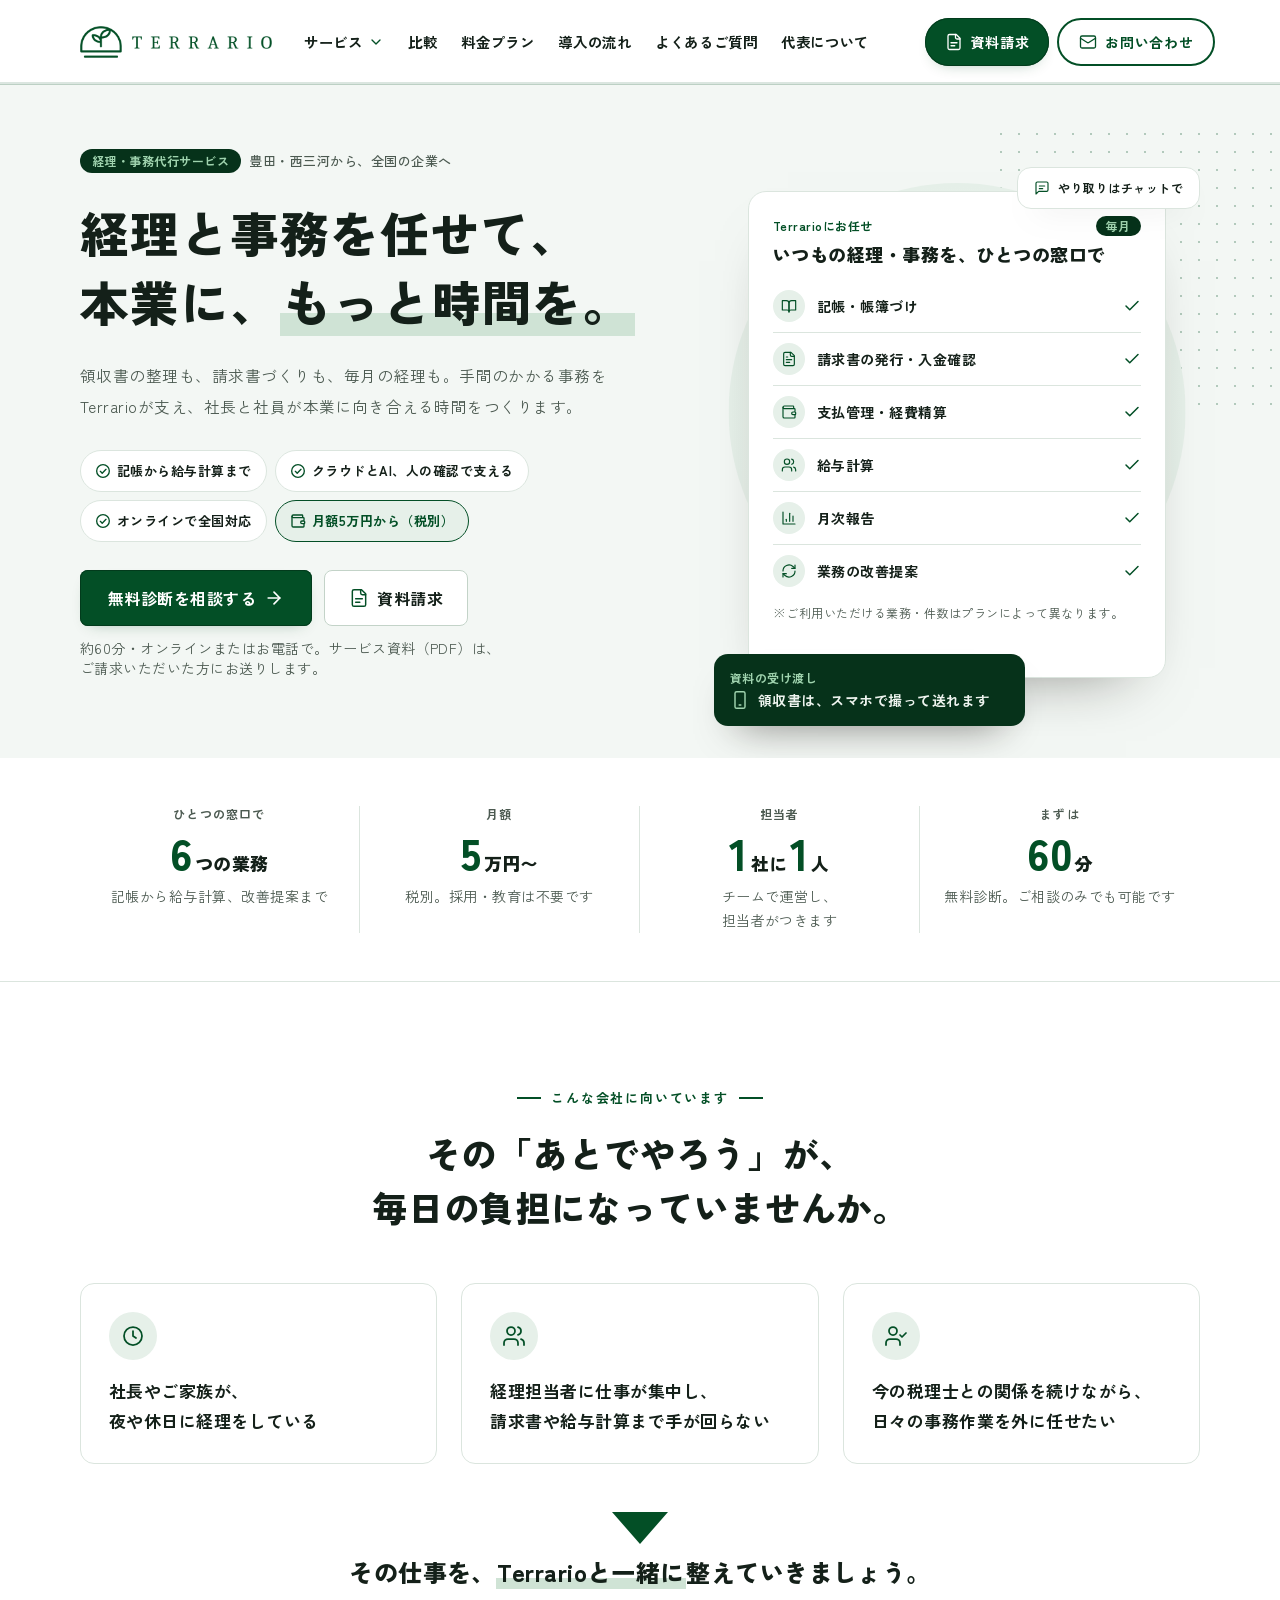
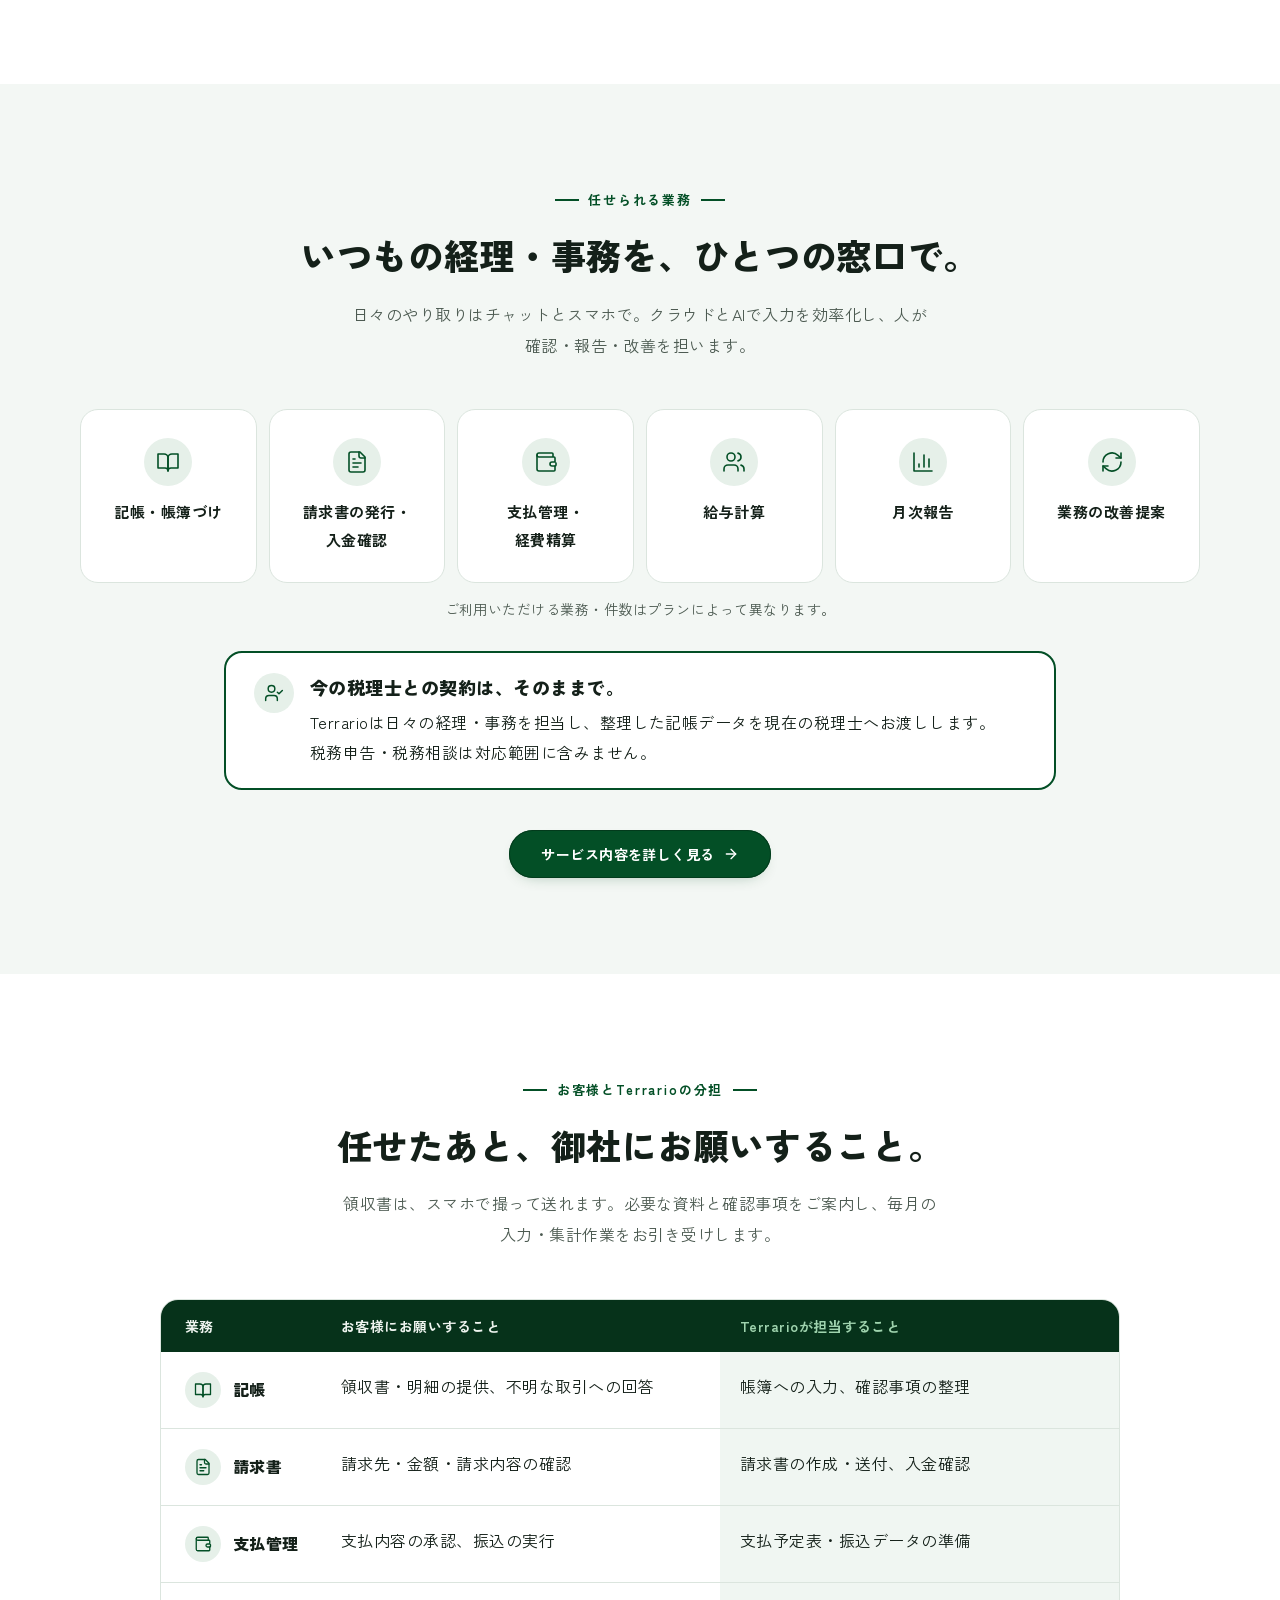
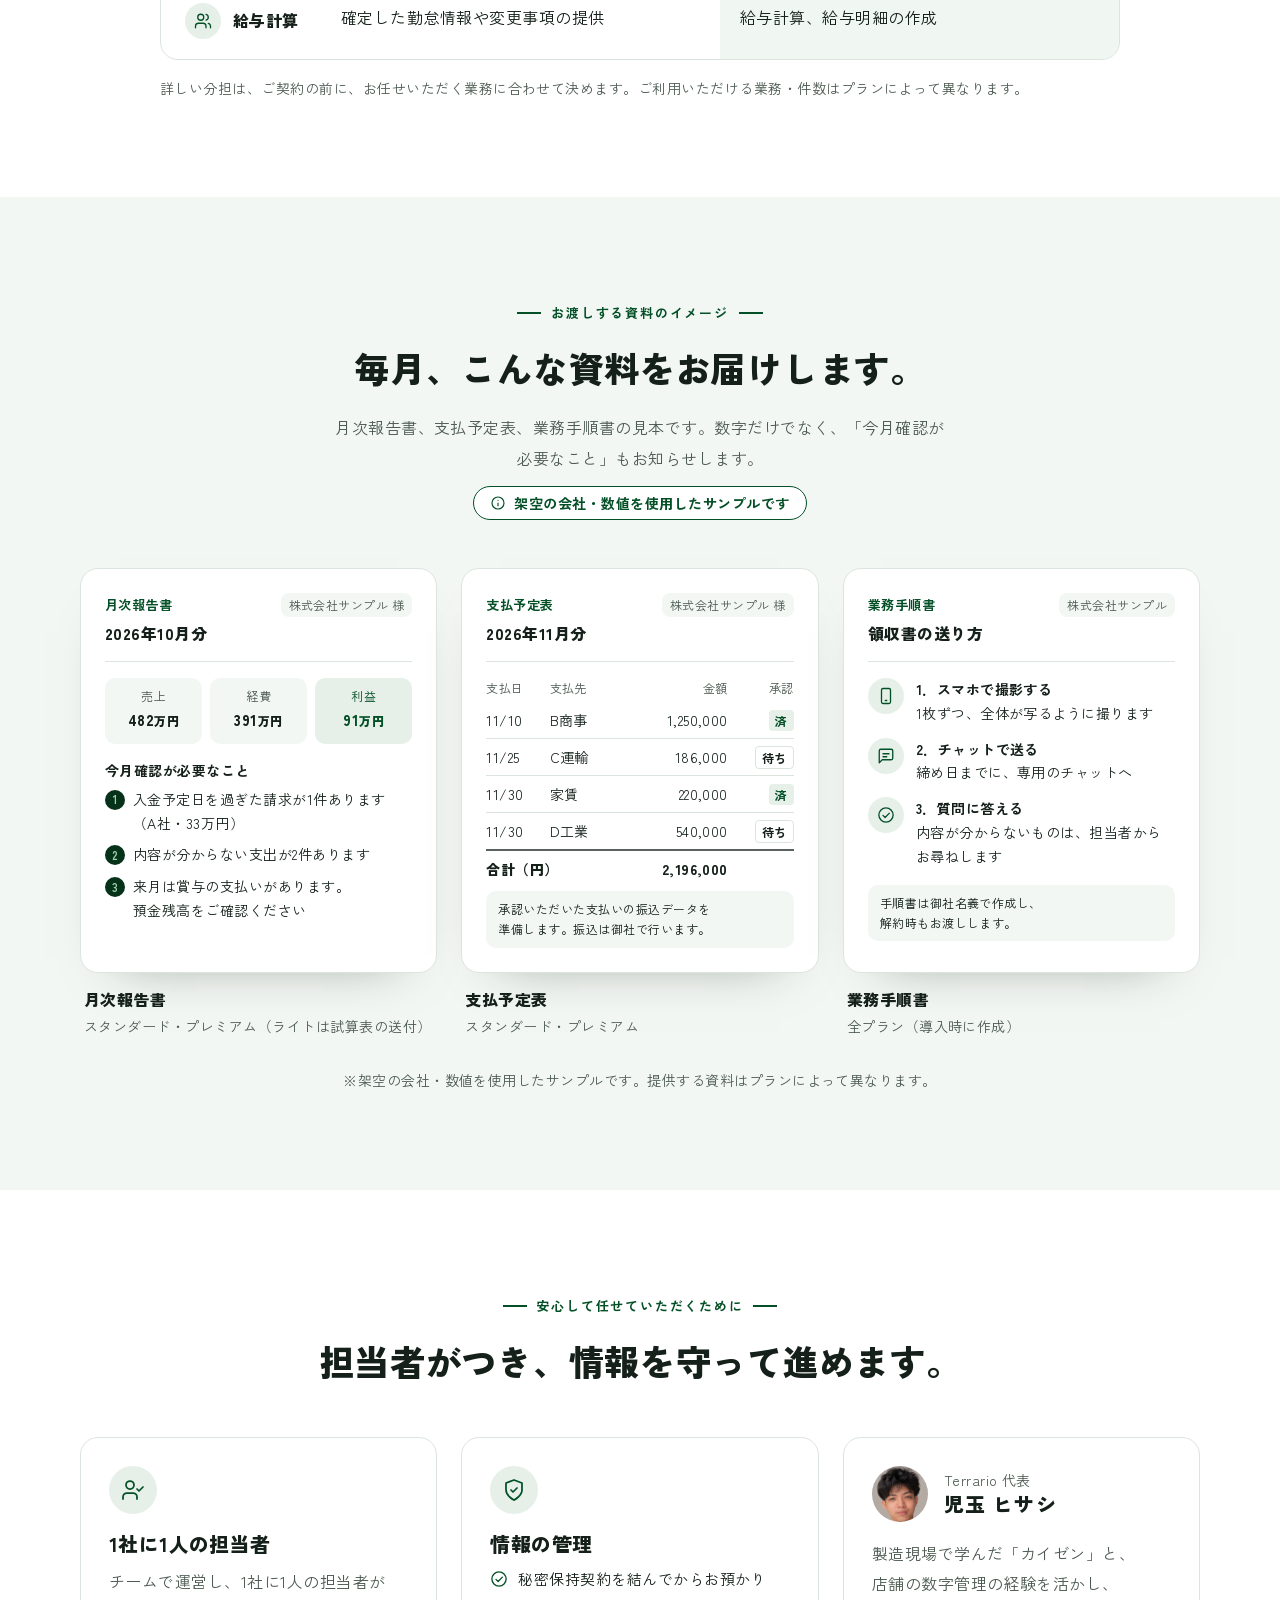
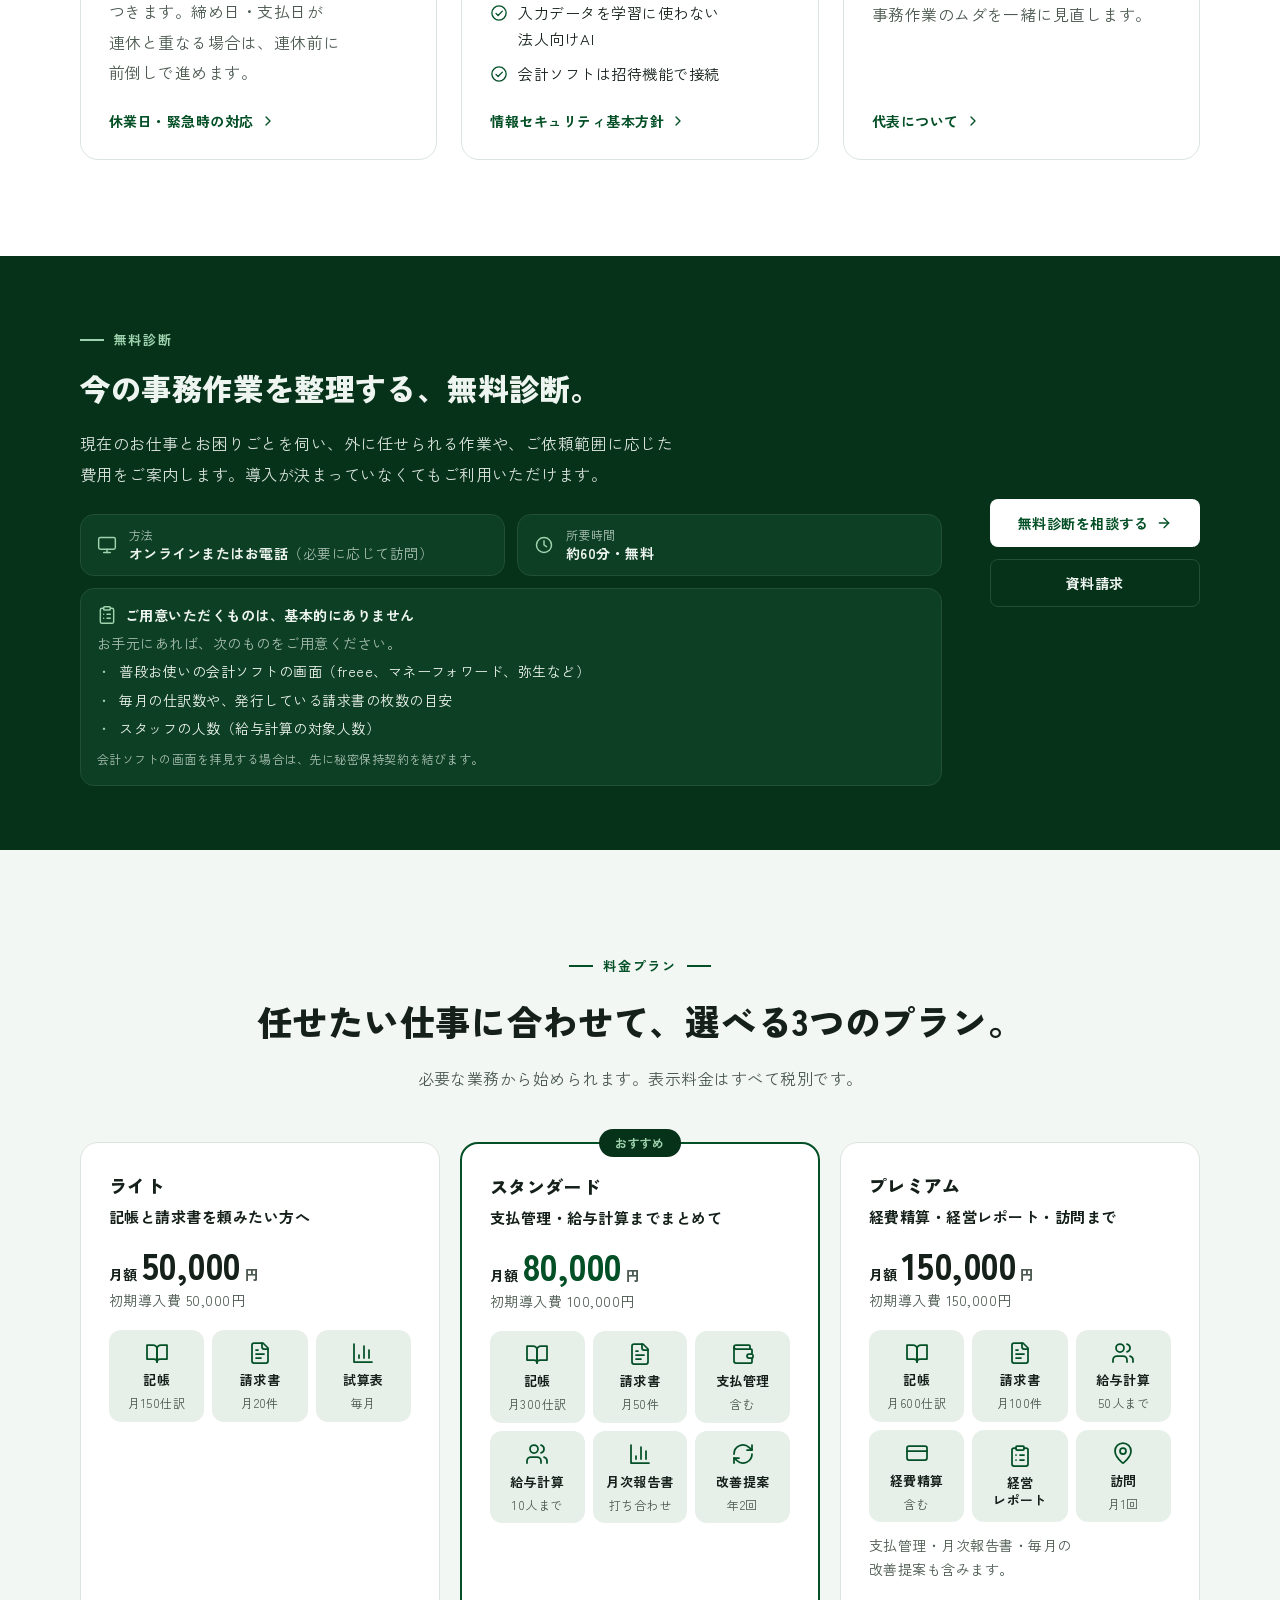
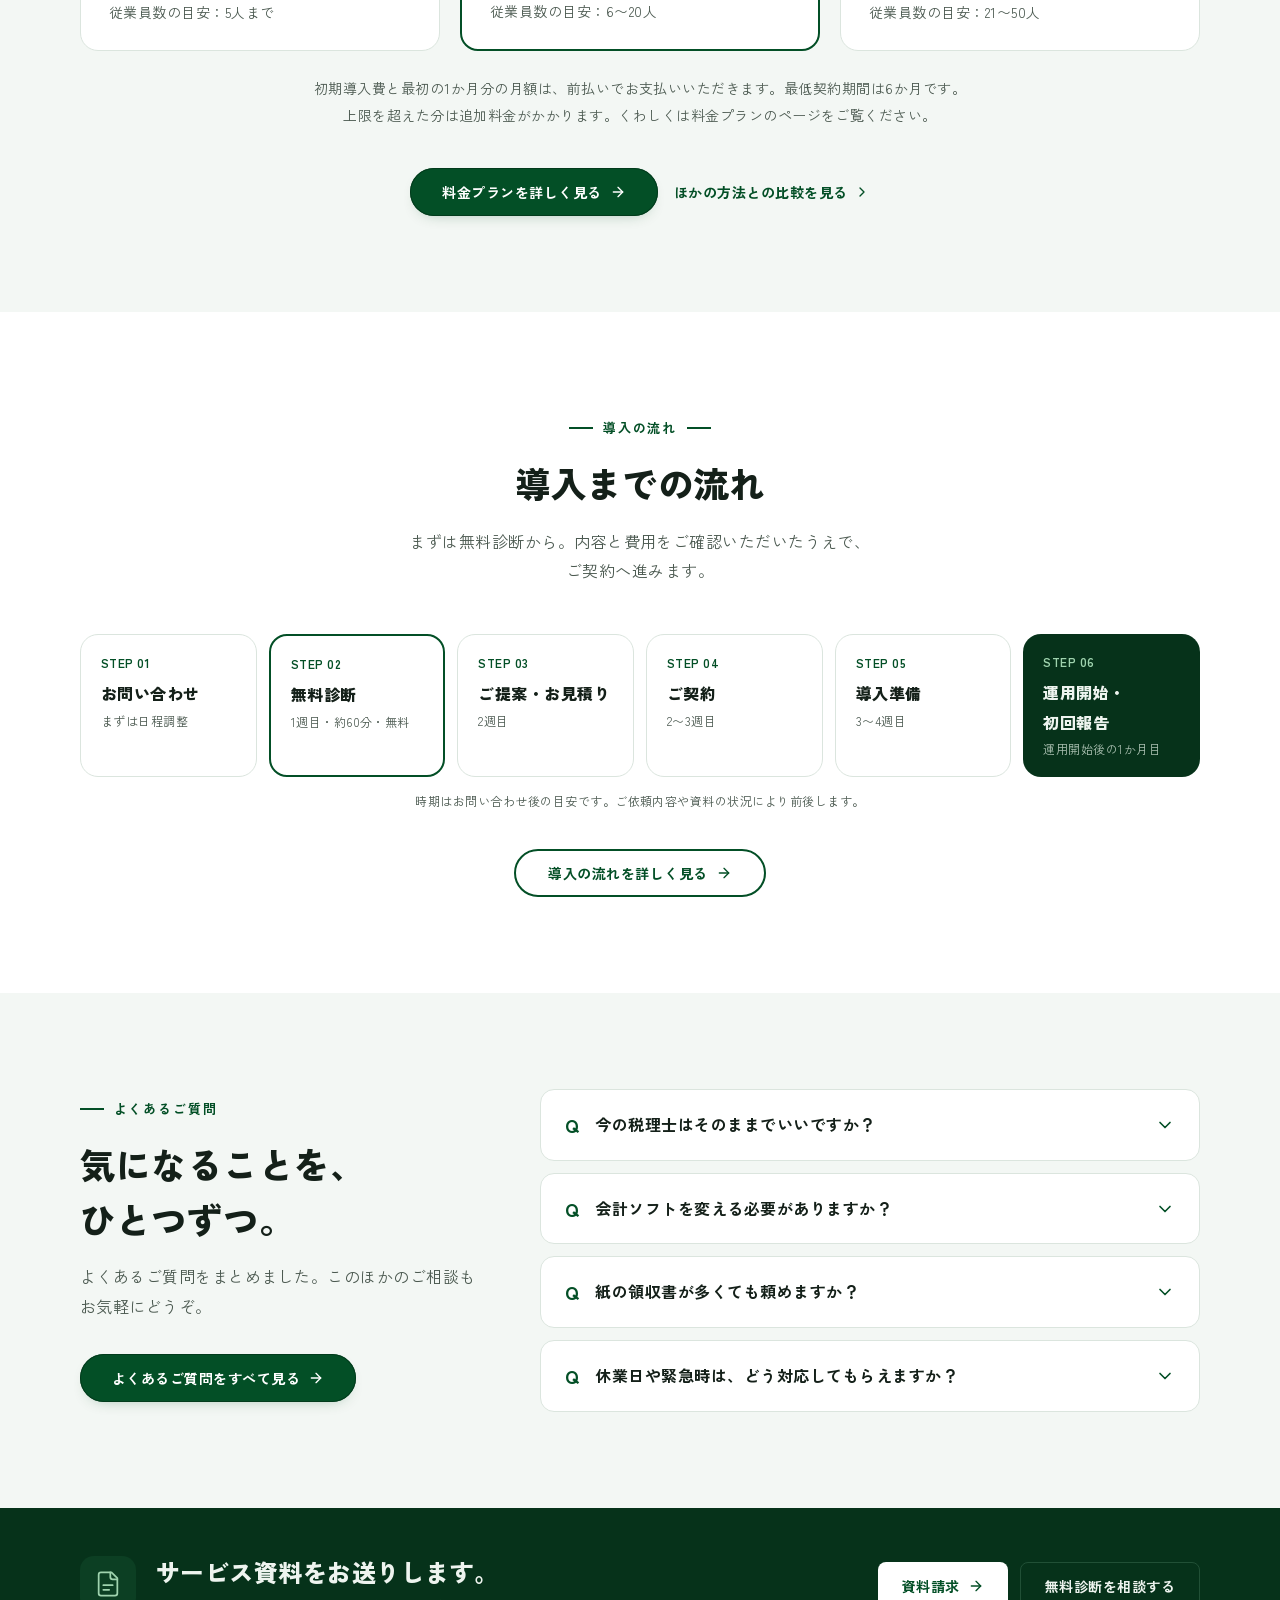
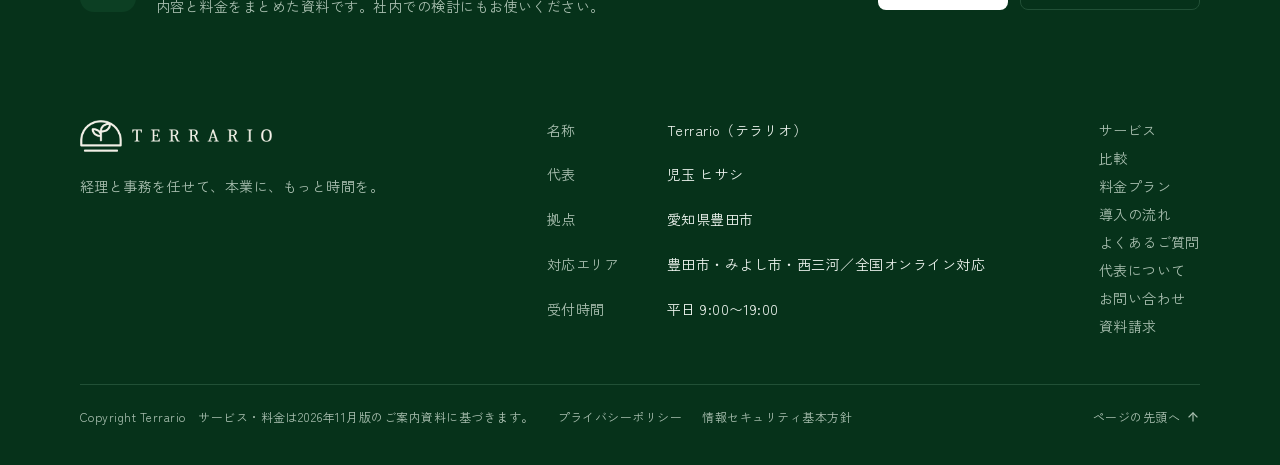
==== commit 52696a1f: "チャットの返信目安と、無料診断で用意するものを掲載 - チャット相談：「2営業日以内に返信」に変更（プレミアムは優先対応） - 無料診断：ご用意いただくものは基本的になし。あれば会計ソフトの画面・仕訳" ====
--- a/index.html
+++ b/index.html
@@ -490,6 +490,16 @@
         <div class="flex items-center gap-3 rounded-xl border border-night-border bg-night-card px-4 py-3"><svg class="size-5 shrink-0 text-night-gold" fill="none" stroke="currentColor" stroke-width="1.75" stroke-linecap="round" stroke-linejoin="round" aria-hidden="true"><use href="#i-monitor"/></svg><div><dt class="text-xs text-night-muted">方法</dt><dd class="font-bold">オンラインまたはお電話<span class="font-normal text-night-muted">（必要に応じて訪問）</span></dd></div></div>
         <div class="flex items-center gap-3 rounded-xl border border-night-border bg-night-card px-4 py-3"><svg class="size-5 shrink-0 text-night-gold" fill="none" stroke="currentColor" stroke-width="1.75" stroke-linecap="round" stroke-linejoin="round" aria-hidden="true"><use href="#i-clock"/></svg><div><dt class="text-xs text-night-muted">所要時間</dt><dd class="font-bold">約60分・無料</dd></div></div>
       </dl>
+      <div class="mt-3 rounded-xl border border-night-border bg-night-card px-4 py-4 text-sm">
+        <p class="flex items-center gap-2 font-bold"><svg class="size-5 shrink-0 text-night-gold" fill="none" stroke="currentColor" stroke-width="1.75" stroke-linecap="round" stroke-linejoin="round" aria-hidden="true"><use href="#i-clipboard"/></svg>ご用意いただくものは、基本的にありません</p>
+        <p class="mt-2 text-night-muted">お手元にあれば、次のものをご用意ください。</p>
+        <ul class="mt-1.5 space-y-1 leading-[1.75]">
+          <li class="flex gap-2"><span class="text-night-gold" aria-hidden="true">・</span>普段お使いの会計ソフトの画面（freee、マネーフォワード、弥生など）</li>
+          <li class="flex gap-2"><span class="text-night-gold" aria-hidden="true">・</span>毎月の仕訳数や、発行している請求書の枚数の目安</li>
+          <li class="flex gap-2"><span class="text-night-gold" aria-hidden="true">・</span>スタッフの人数（給与計算の対象人数）</li>
+        </ul>
+        <p class="mt-2 text-xs leading-[1.7] text-night-muted">会計ソフトの画面を拝見する場合は、先に秘密保持契約を結びます。</p>
+      </div>
     </div>
     <div class="flex flex-col gap-3 sm:flex-row lg:flex-col">
       <a href="/contact/" class="btn-gold inline-flex h-12 items-center justify-center gap-2 rounded-md px-7 text-sm font-bold">無料診断を相談する<svg class="size-4" fill="none" stroke="currentColor" stroke-width="2" stroke-linecap="round" stroke-linejoin="round" aria-hidden="true"><use href="#i-arrow-right"/></svg></a>
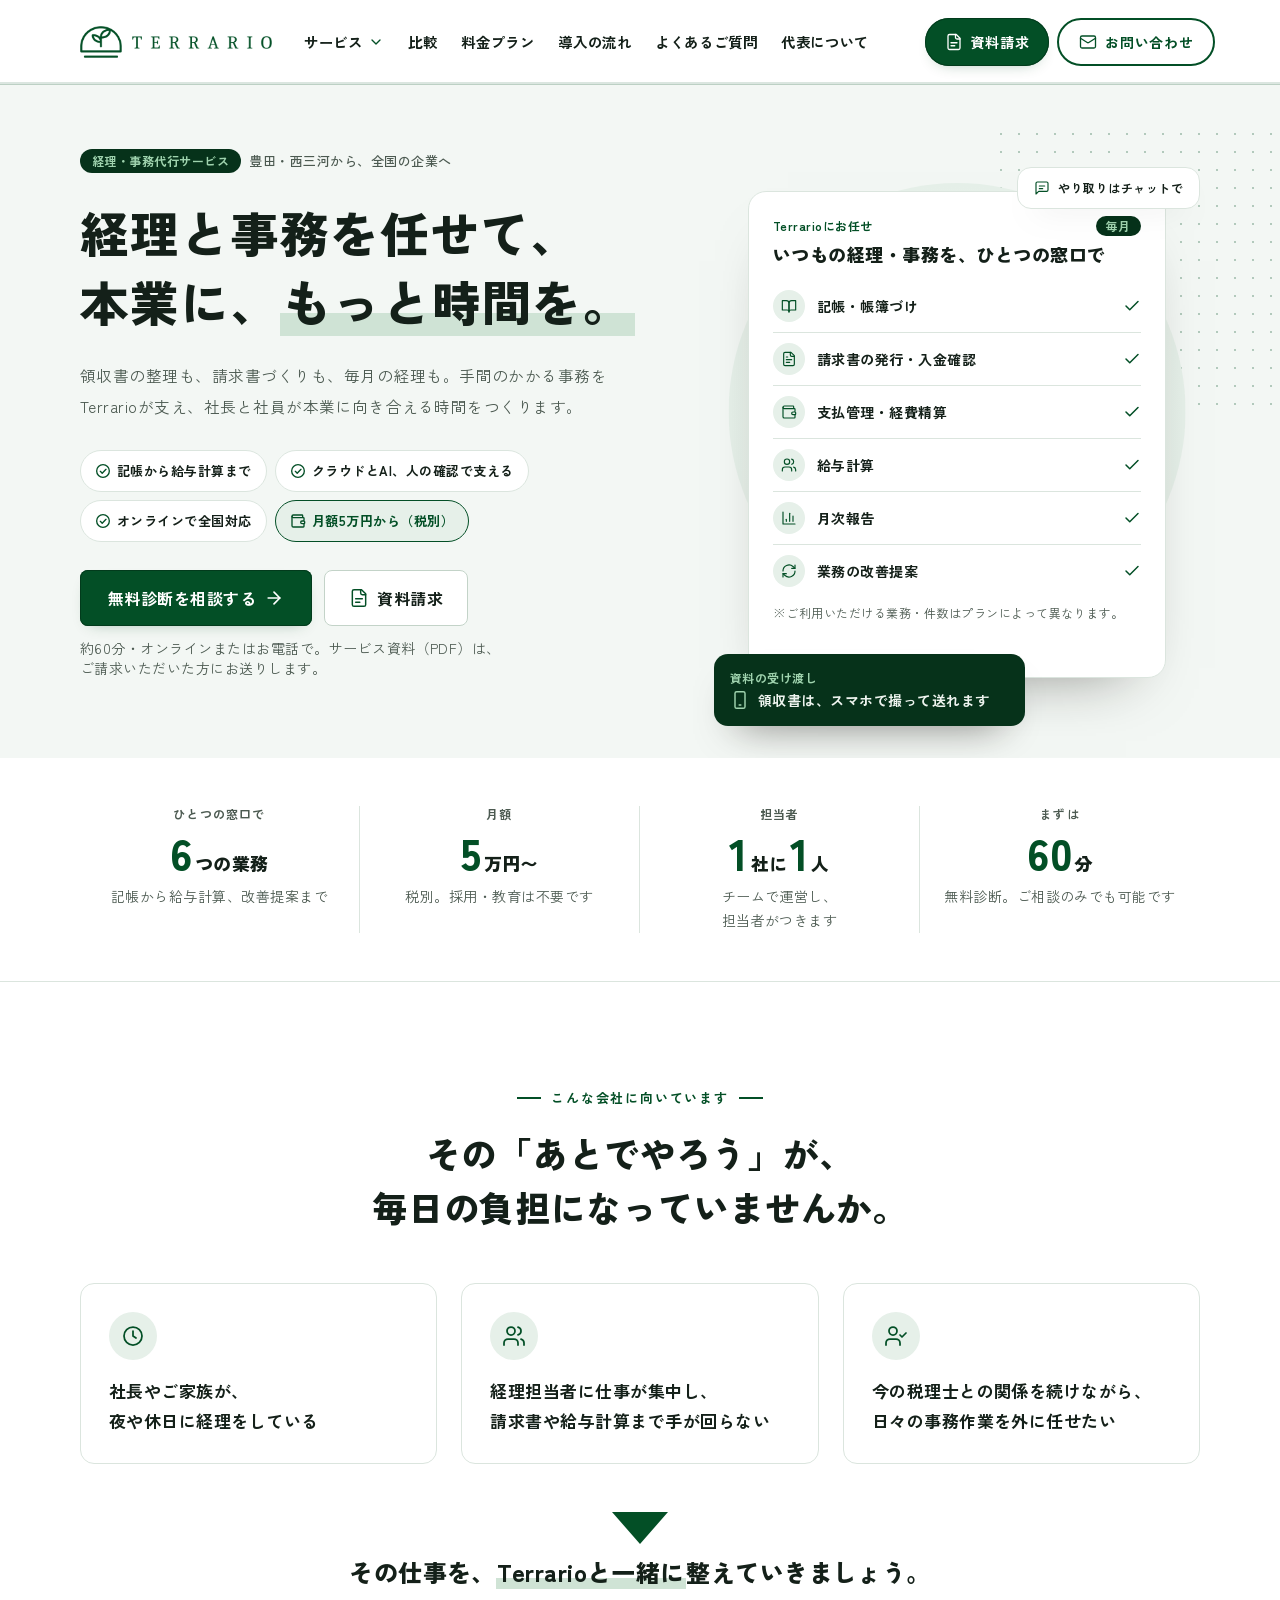
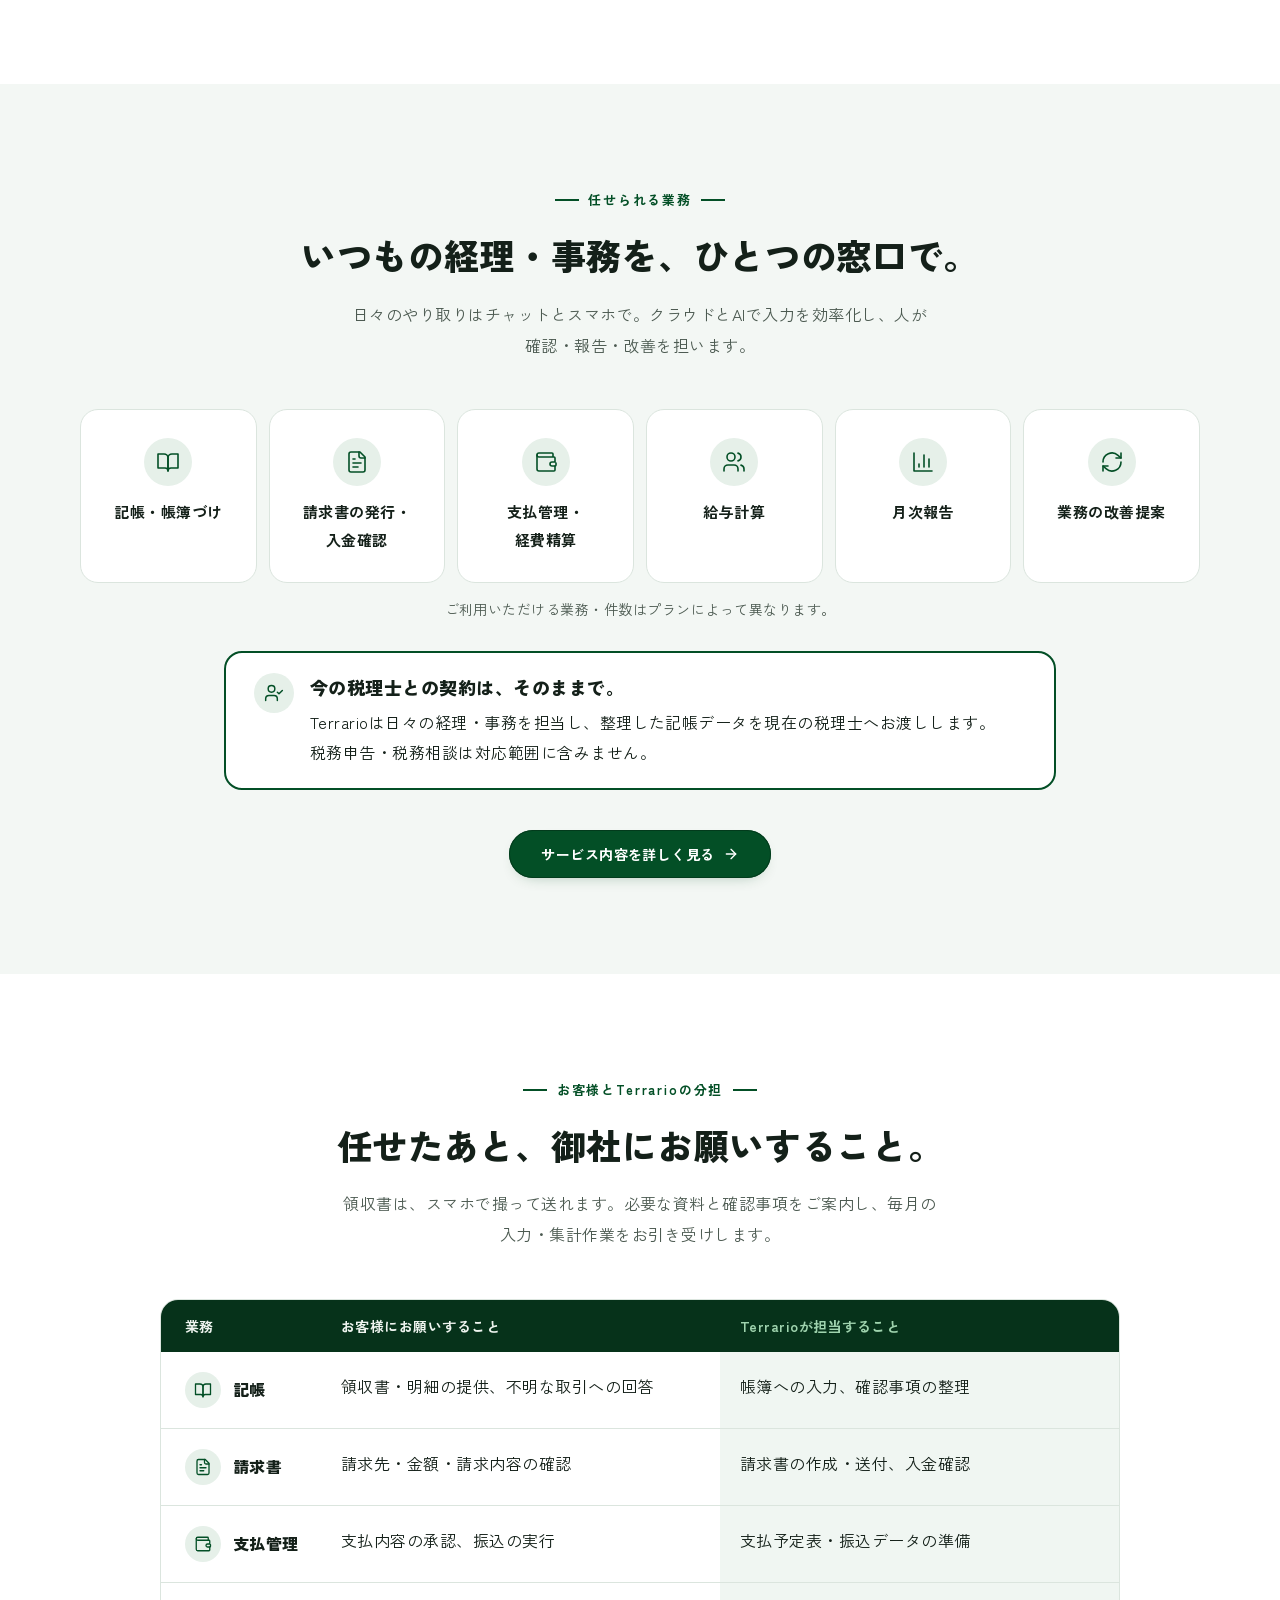
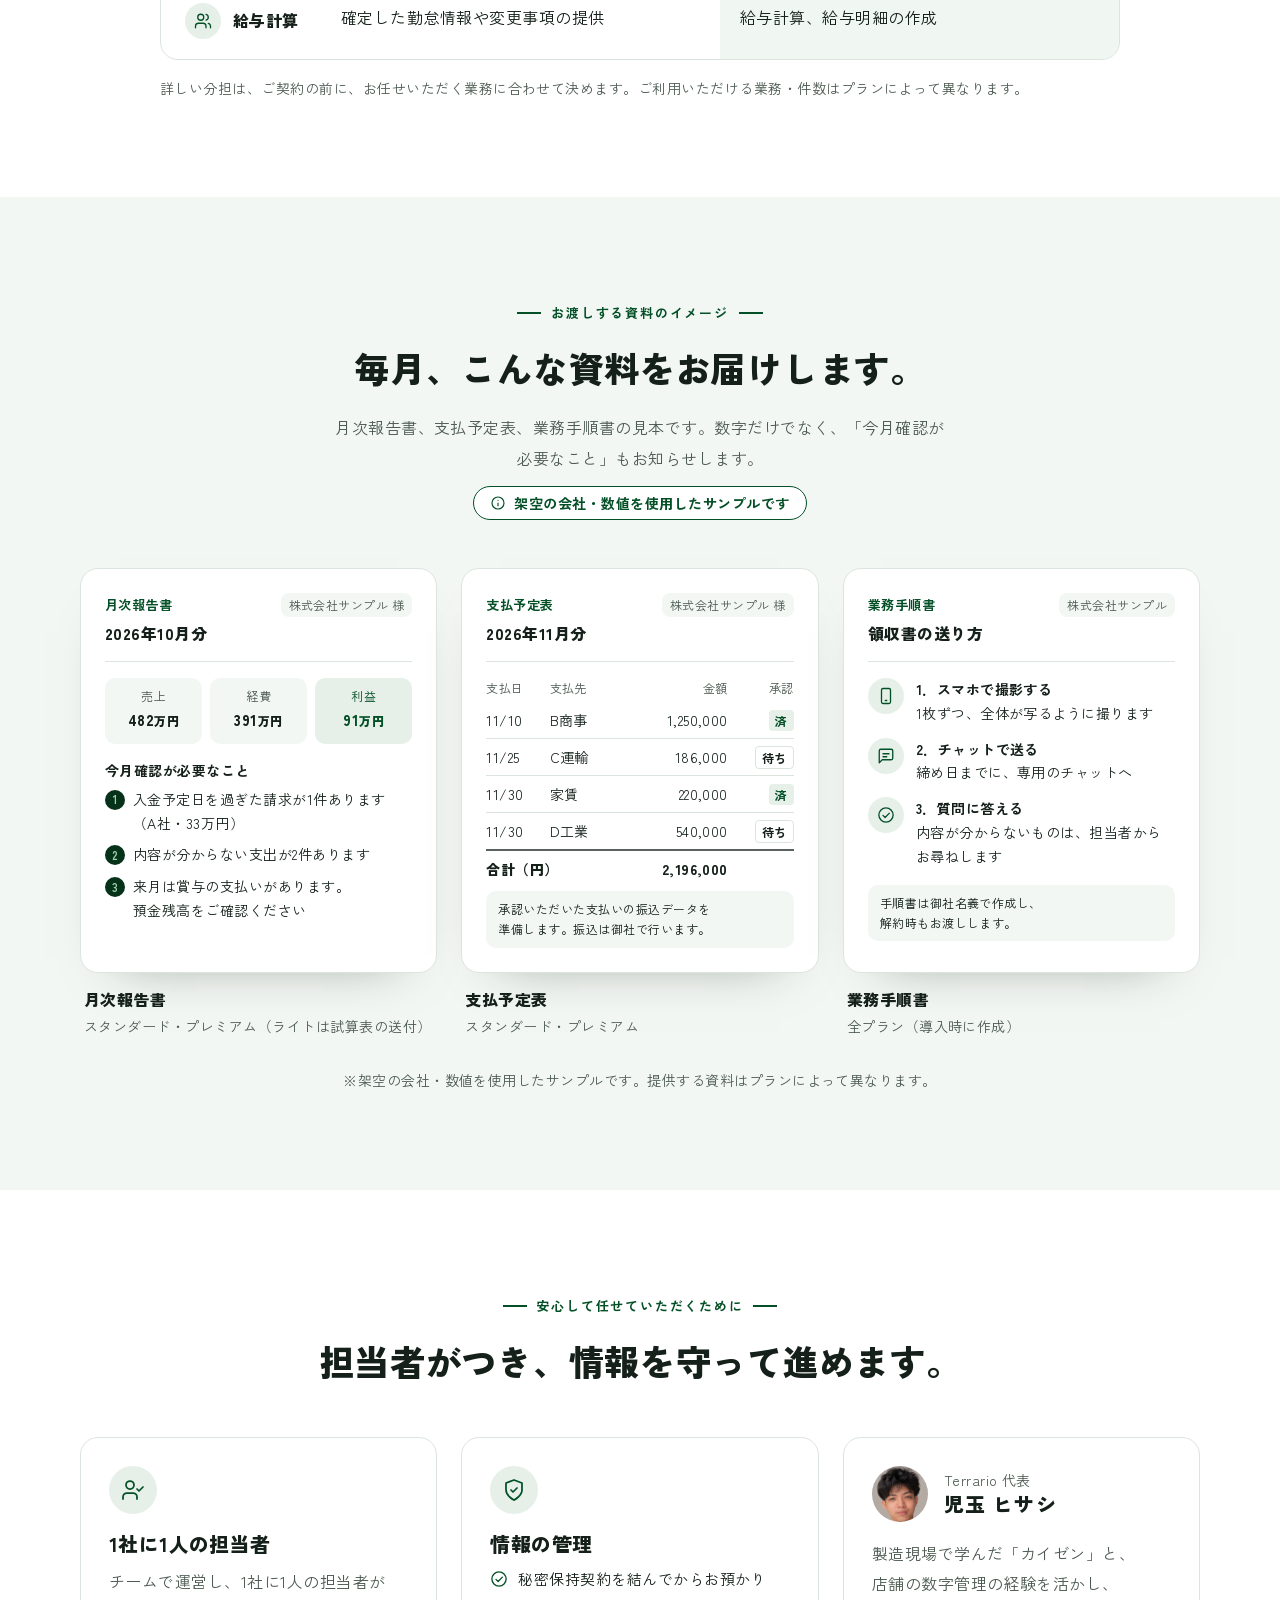
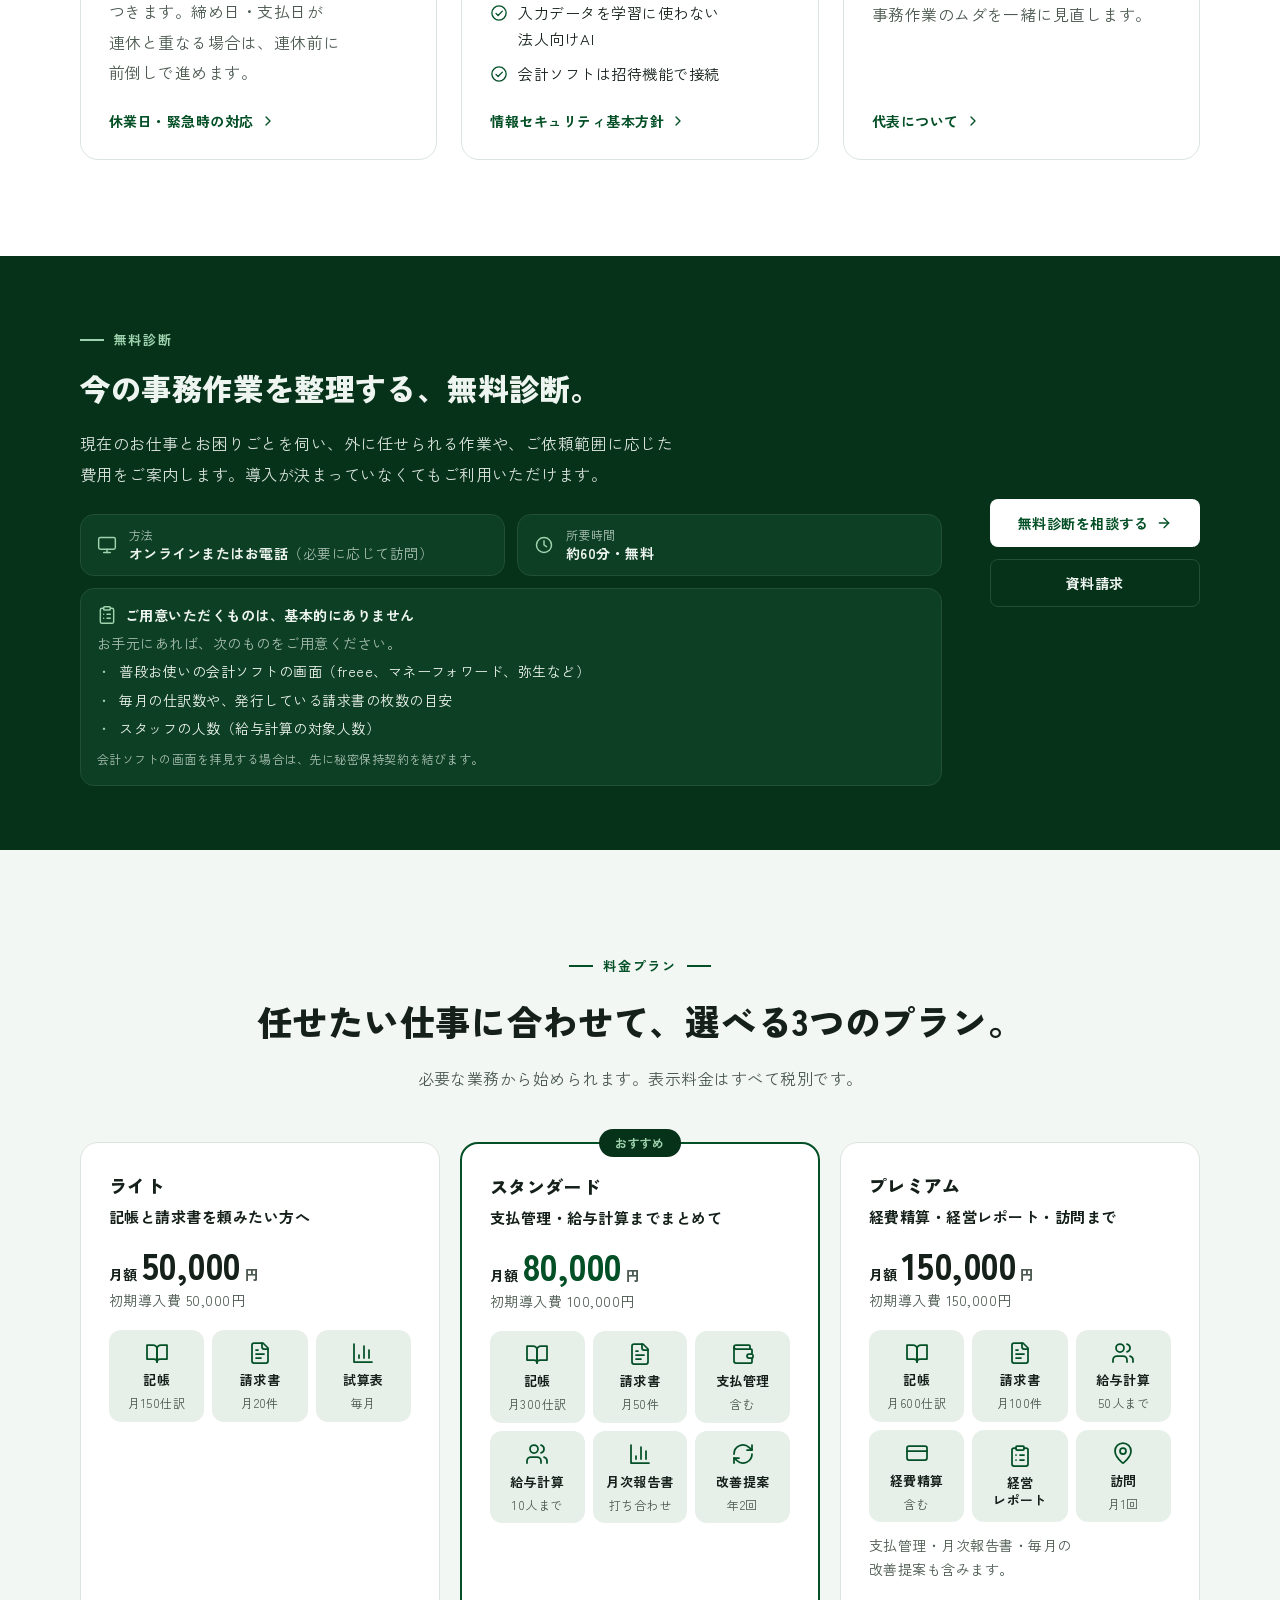
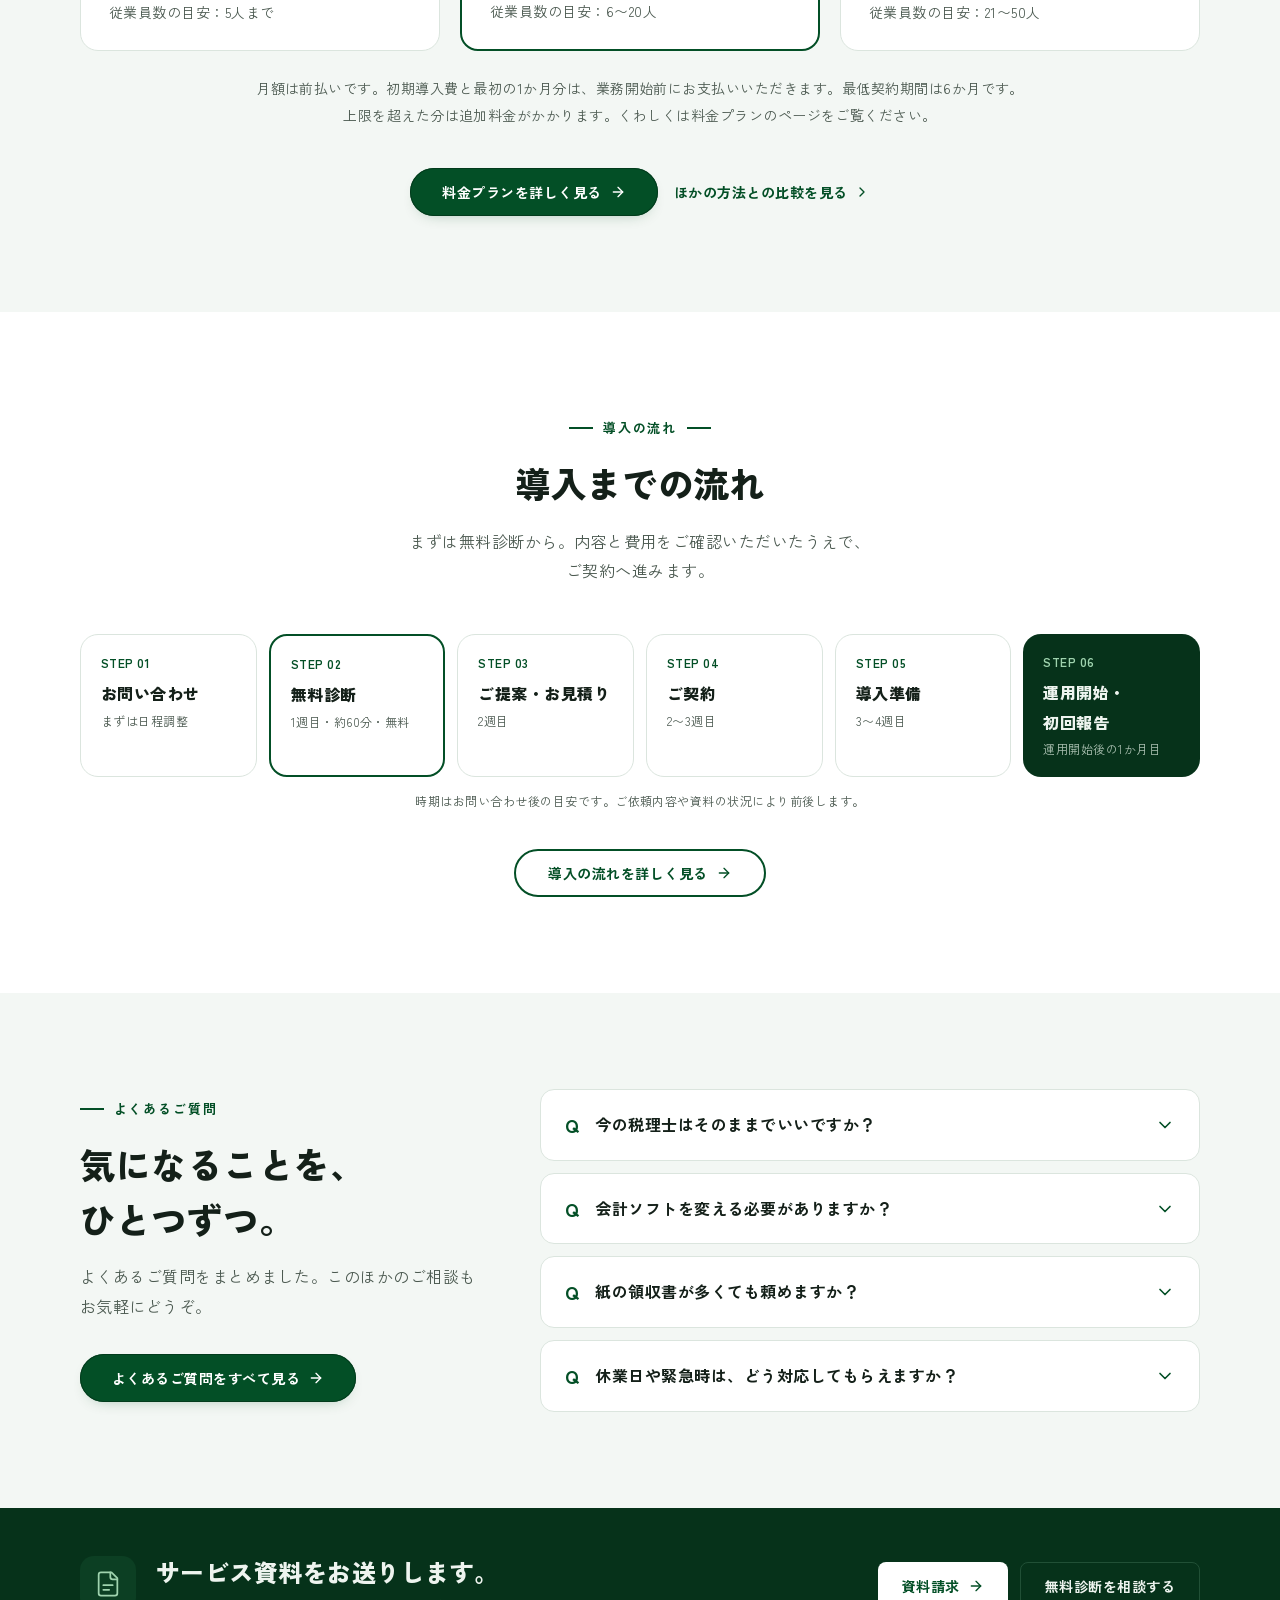
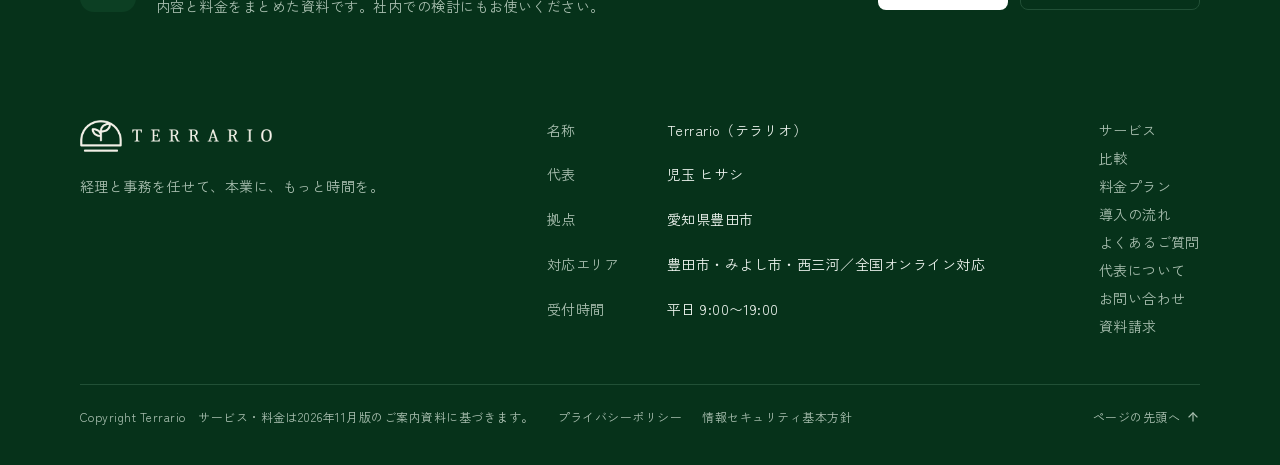
==== commit 7d2fc7fc: "月額の前払いと、お問い合わせの返信目安を掲載 - 料金：月額は前払い（初期導入費と最初の1か月分は業務開始前、2か月目以降も前払い） - お問い合わせ：メール・公式LINEは1営業日以内に返信（土曜日" ====
--- a/index.html
+++ b/index.html
@@ -562,7 +562,7 @@
         <p class="mt-auto pt-5 text-sm text-muted-foreground">従業員数の目安：21〜50人</p>
       </article>
     </div>
-    <p class="mt-6 text-center text-sm leading-[1.9] text-muted-foreground">初期導入費と最初の1か月分の月額は、前払いでお支払いいただきます。最低契約期間は6か月です。<br class="hidden sm:inline">上限を超えた分は追加料金がかかります。くわしくは料金プランのページをご覧ください。</p>
+    <p class="mt-6 text-center text-sm leading-[1.9] text-muted-foreground">月額は前払いです。初期導入費と最初の1か月分は、業務開始前にお支払いいただきます。最低契約期間は6か月です。<br class="hidden sm:inline">上限を超えた分は追加料金がかかります。くわしくは料金プランのページをご覧ください。</p>
     <div class="mt-10 flex flex-col items-center justify-center gap-4 sm:flex-row">
       <a href="/price/" class="btn-gold inline-flex h-12 items-center justify-center gap-2 rounded-full px-8 text-sm font-bold">料金プランを詳しく見る<svg class="size-4" fill="none" stroke="currentColor" stroke-width="2" stroke-linecap="round" stroke-linejoin="round" aria-hidden="true"><use href="#i-arrow-right"/></svg></a>
       <a href="/compare/" class="inline-flex items-center gap-1.5 text-sm font-bold text-gold-ink hover:underline hover:underline-offset-4">ほかの方法との比較を見る<svg class="size-4" fill="none" stroke="currentColor" stroke-width="2" stroke-linecap="round" stroke-linejoin="round" aria-hidden="true"><use href="#i-chevron-right"/></svg></a>
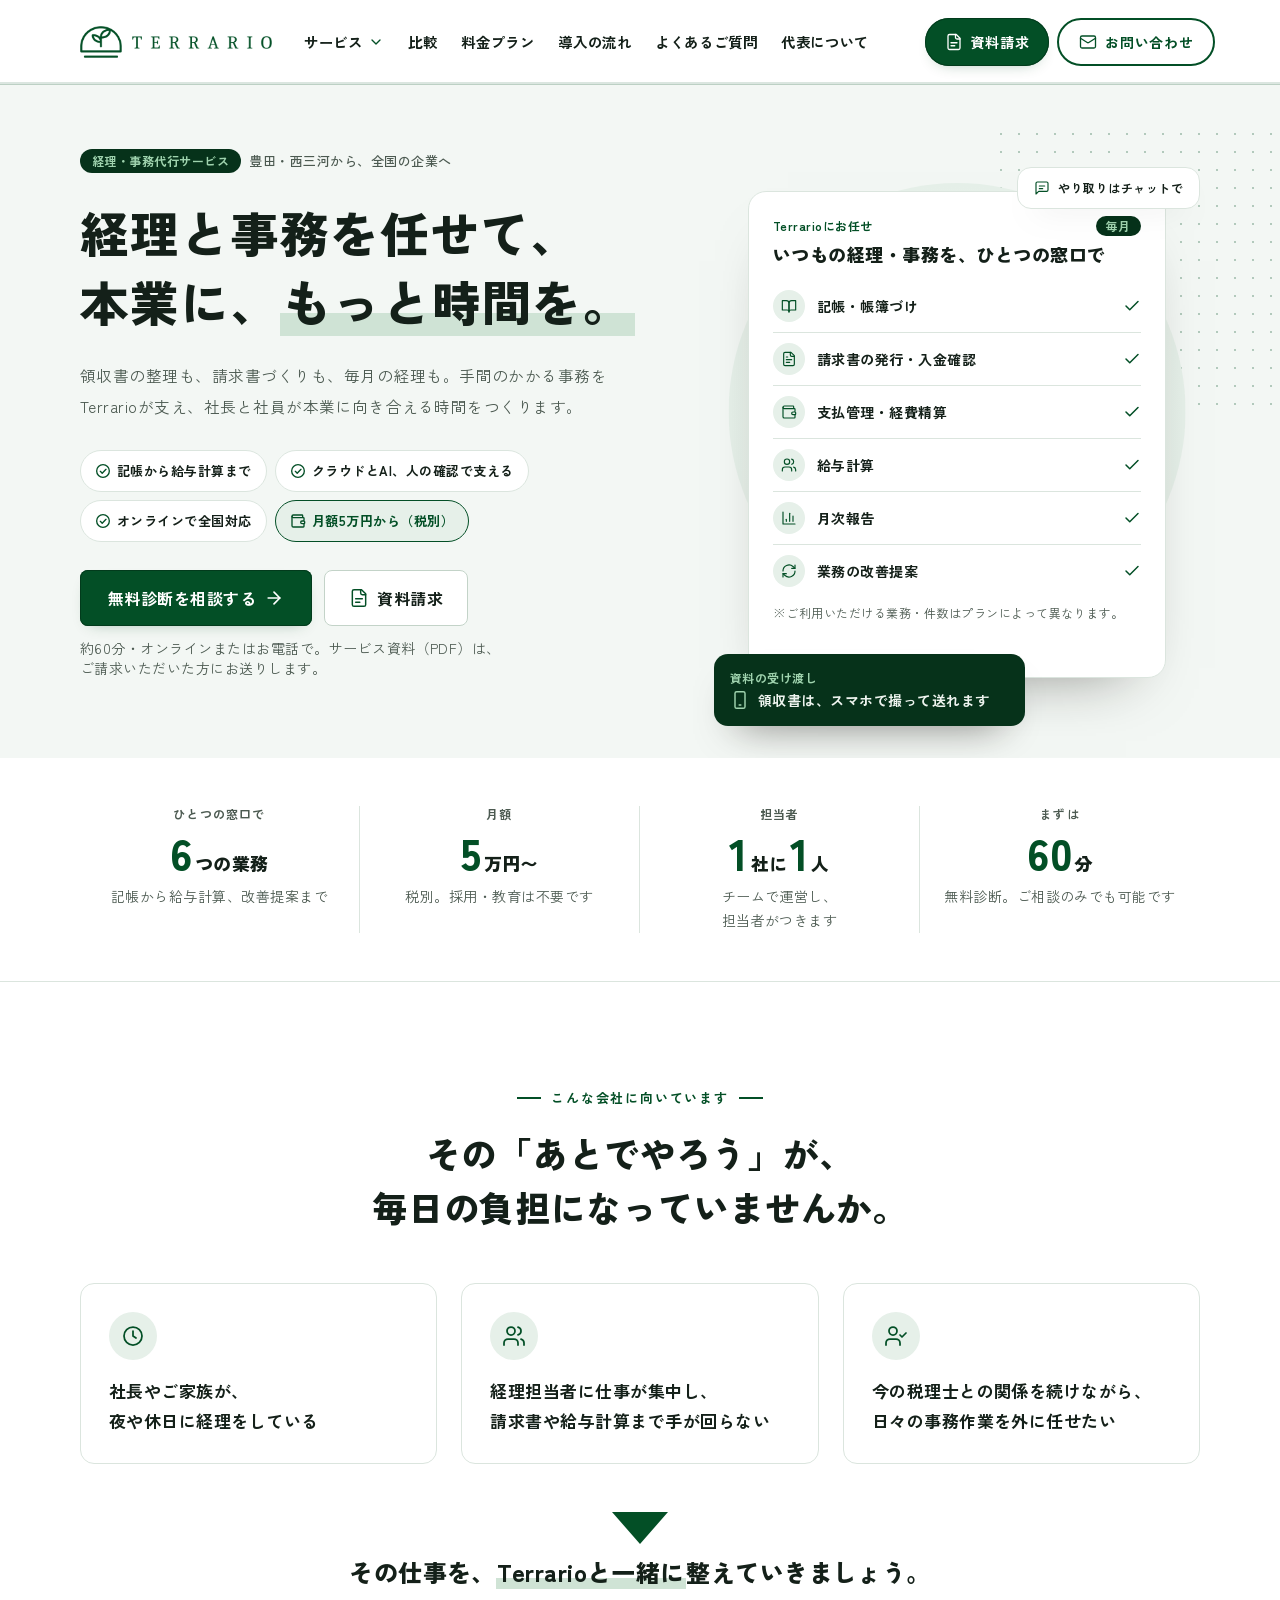
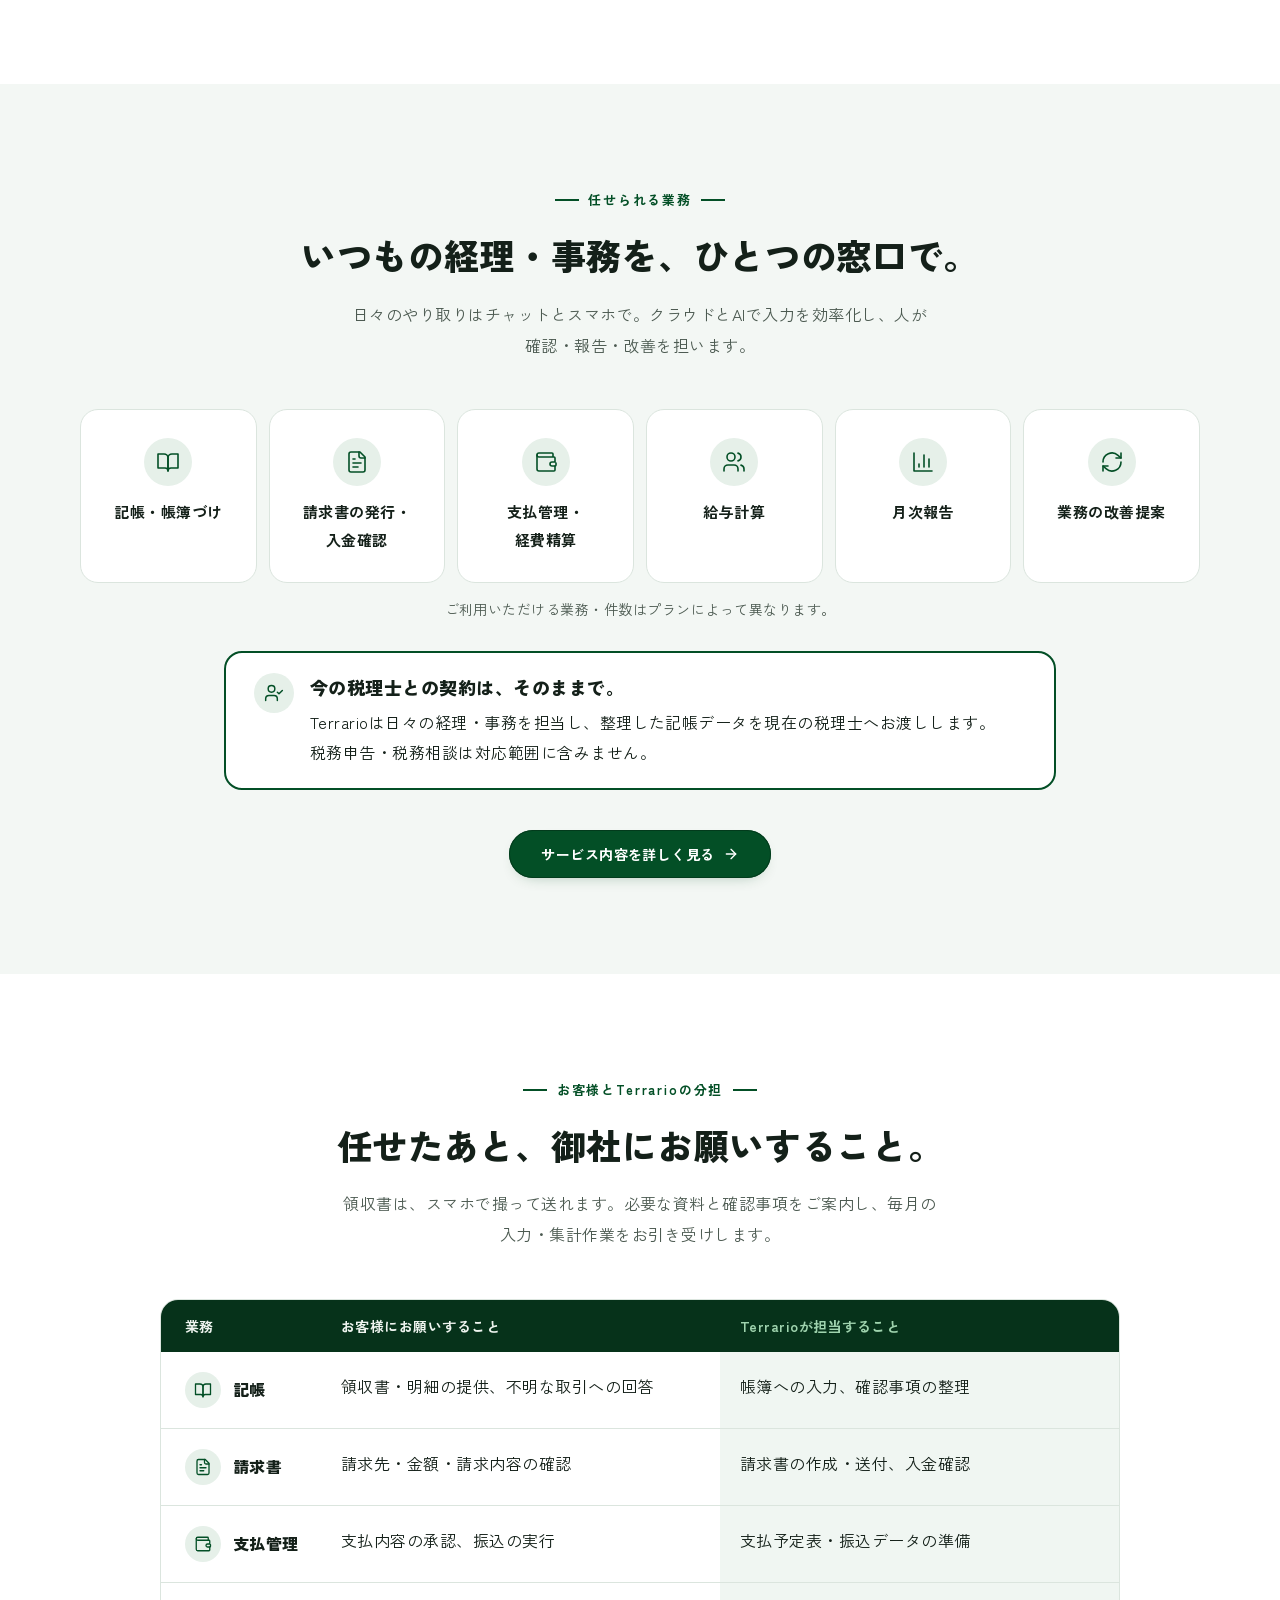
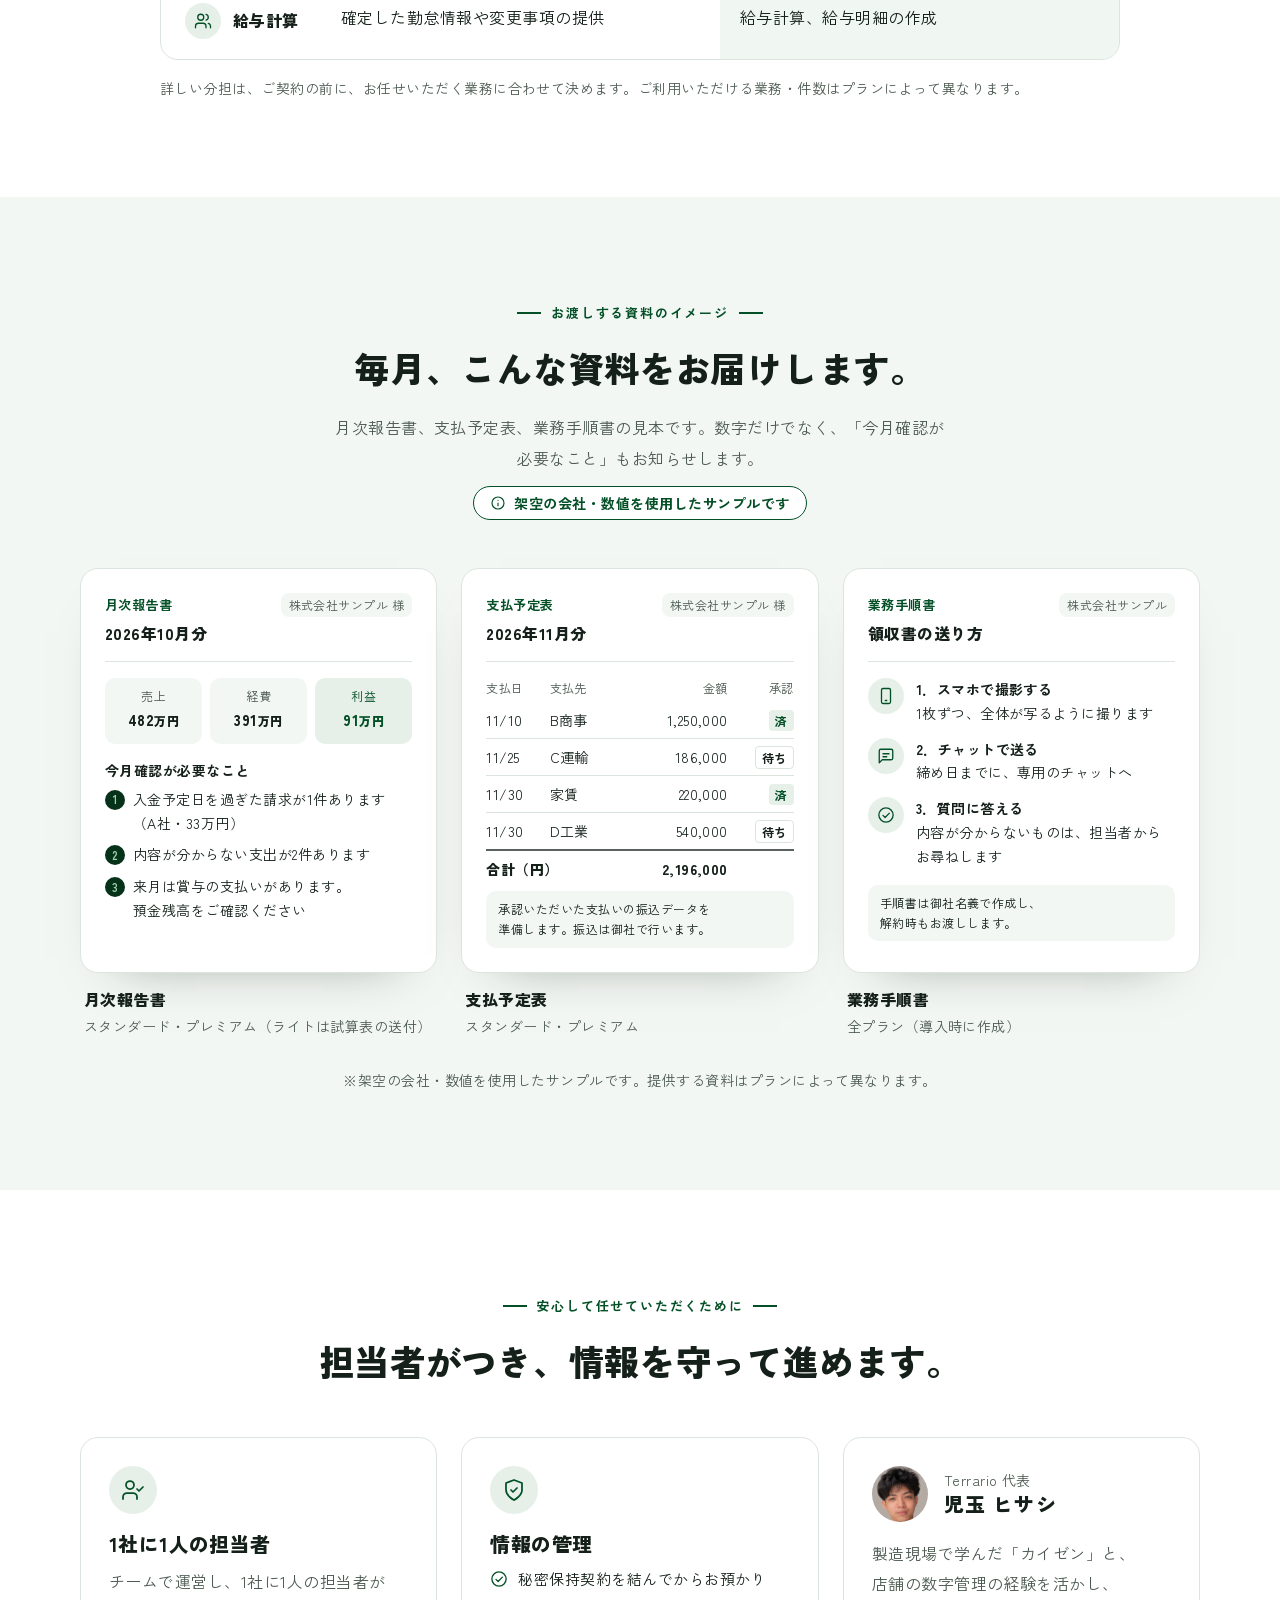
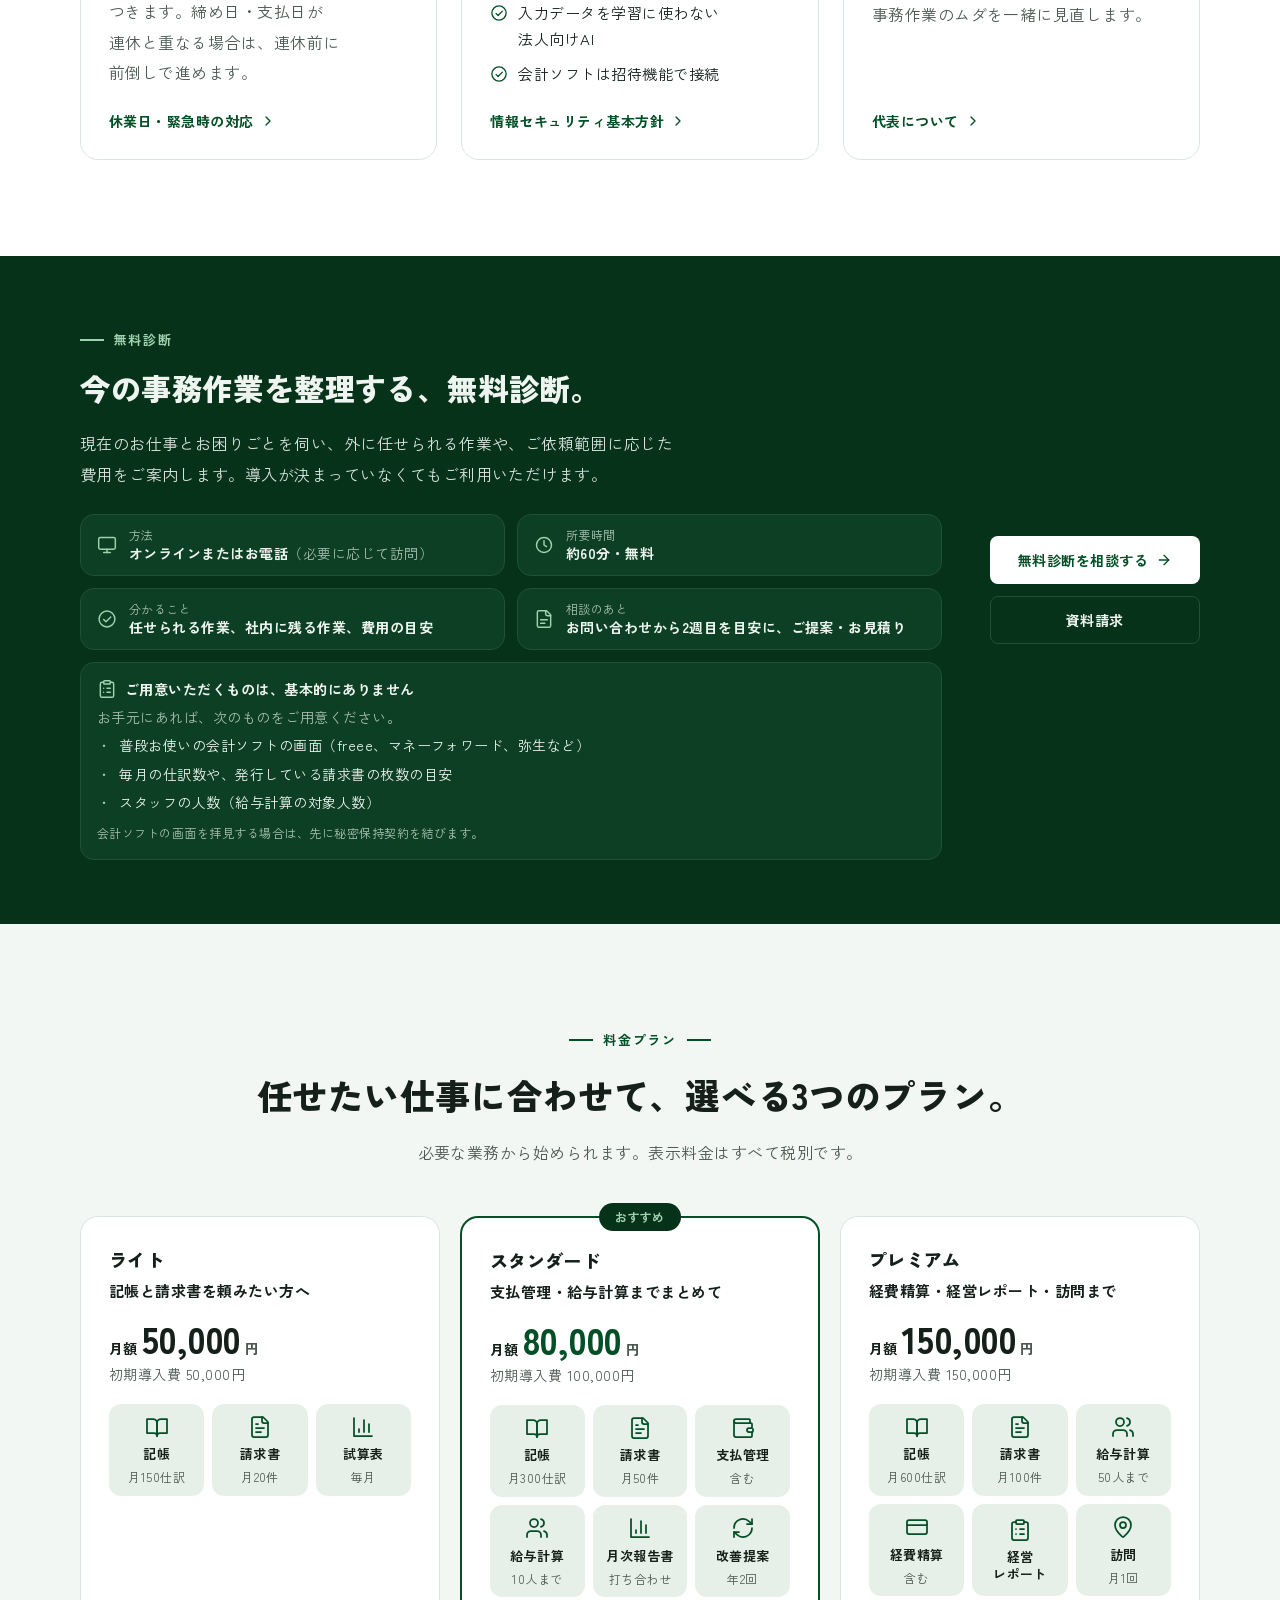
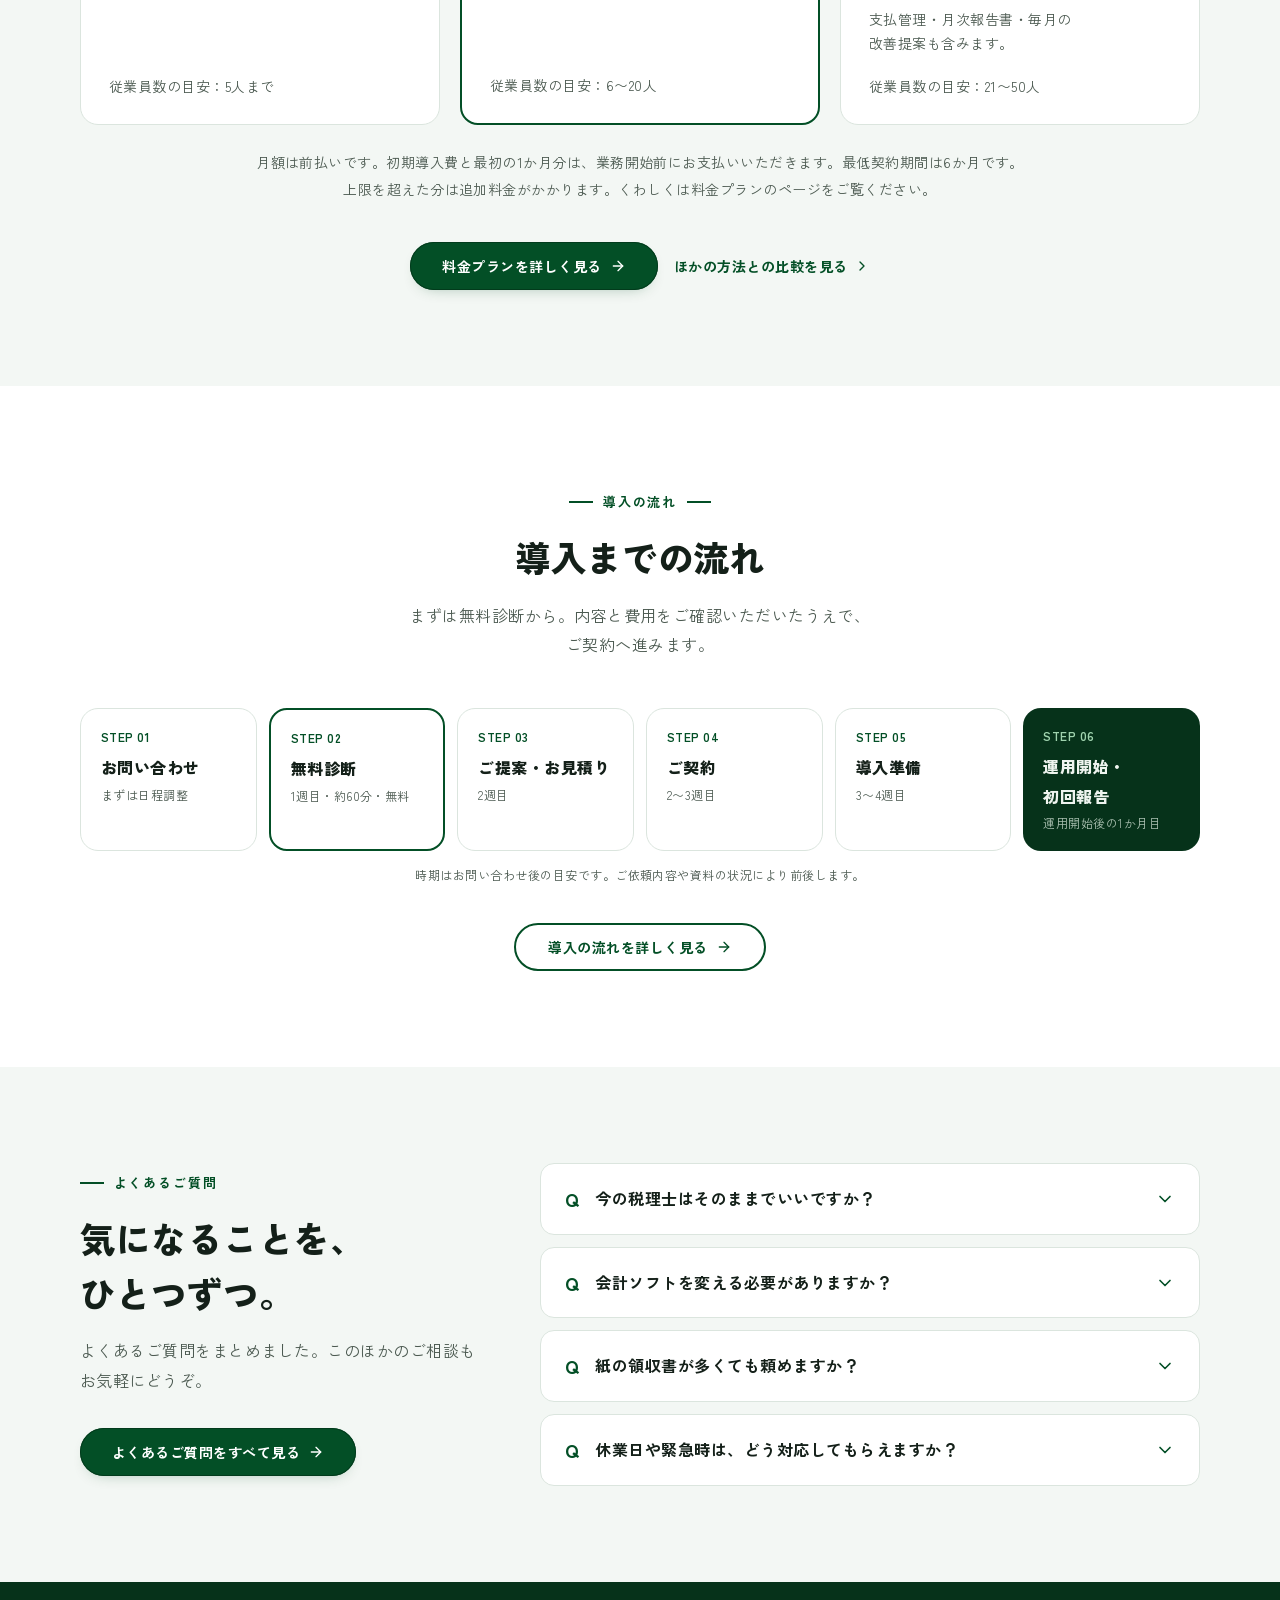
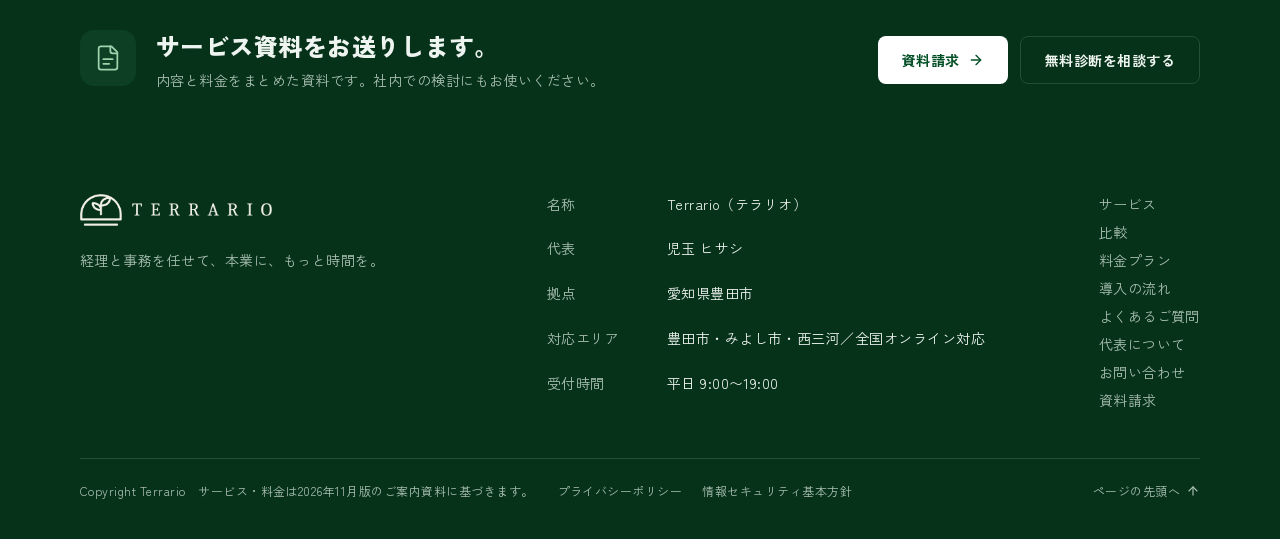
==== commit 5640b8b2: "無料診断で分かることと相談後の流れを掲載、説明文を読みやすく - 無料診断：分かること（任せられる作業・社内に残る作業・費用の目安）と、相談後の流れ（2週目を目安にご提案・お見積り）を追加 - よくあ" ====
--- a/index.html
+++ b/index.html
@@ -110,7 +110,7 @@
       <a href="/representative/" class="nav-item inline-flex h-11 items-center transition-colors hover:text-gold-ink">代表について</a>
     </nav>
     <div class="hdr-actions ml-auto flex items-center gap-2 whitespace-nowrap">
-      <a href="/contact/#request" class="btn-gold hidden h-10 items-center gap-2 rounded-full px-4 text-[0.8125rem] font-bold sm:inline-flex md:h-11 md:px-6 md:text-sm"><svg class="size-[18px]" fill="none" stroke="currentColor" stroke-width="1.75" stroke-linecap="round" stroke-linejoin="round" aria-hidden="true"><use href="#i-file"/></svg>資料請求</a>
+      <a href="/contact/#form-request" class="btn-gold hidden h-10 items-center gap-2 rounded-full px-4 text-[0.8125rem] font-bold sm:inline-flex md:h-11 md:px-6 md:text-sm"><svg class="size-[18px]" fill="none" stroke="currentColor" stroke-width="1.75" stroke-linecap="round" stroke-linejoin="round" aria-hidden="true"><use href="#i-file"/></svg>資料請求</a>
       <a href="/contact/" aria-label="お問い合わせ" class="inline-flex size-10 items-center justify-center gap-1.5 rounded-full border-2 border-gold bg-white text-xs font-bold text-gold-ink transition-colors hover:bg-gold-soft min-[400px]:w-auto min-[400px]:px-3 sm:px-4 sm:text-sm md:h-11 md:gap-2 md:px-6"><svg class="size-[18px] shrink-0" fill="none" stroke="currentColor" stroke-width="1.75" stroke-linecap="round" stroke-linejoin="round" aria-hidden="true"><use href="#i-mail"/></svg><span class="hidden min-[400px]:inline">お問い合わせ</span></a>
       <button type="button" id="menu-open" class="-mr-2 inline-flex size-10 cursor-pointer items-center justify-center rounded-md hover:bg-surface md:hidden" aria-label="メニューを開く" aria-expanded="false" aria-controls="menu-sheet">
         <span class="menu-icon-open"><svg class="size-5" fill="none" stroke="currentColor" stroke-width="1.75" stroke-linecap="round" stroke-linejoin="round" aria-hidden="true"><use href="#i-menu"/></svg></span><span class="menu-icon-close hidden"><svg class="size-5" fill="none" stroke="currentColor" stroke-width="1.75" stroke-linecap="round" stroke-linejoin="round" aria-hidden="true"><use href="#i-x"/></svg></span>
@@ -133,7 +133,7 @@
         <a href="/faq/" class="flex items-center justify-between border-t py-3.5 font-bold">よくあるご質問<svg class="size-4 text-gold-ink" fill="none" stroke="currentColor" stroke-width="2" stroke-linecap="round" stroke-linejoin="round" aria-hidden="true"><use href="#i-chevron-right"/></svg></a>
         <a href="/representative/" class="flex items-center justify-between border-t py-3.5 font-bold">代表について<svg class="size-4 text-gold-ink" fill="none" stroke="currentColor" stroke-width="2" stroke-linecap="round" stroke-linejoin="round" aria-hidden="true"><use href="#i-chevron-right"/></svg></a>
       <div class="mt-3 grid grid-cols-2 gap-2 border-t pt-4">
-        <a href="/contact/#request" class="btn-gold inline-flex h-12 items-center justify-center gap-2 rounded-full text-sm font-bold"><svg class="size-4" fill="none" stroke="currentColor" stroke-width="1.75" stroke-linecap="round" stroke-linejoin="round" aria-hidden="true"><use href="#i-file"/></svg>資料請求</a>
+        <a href="/contact/#form-request" class="btn-gold inline-flex h-12 items-center justify-center gap-2 rounded-full text-sm font-bold"><svg class="size-4" fill="none" stroke="currentColor" stroke-width="1.75" stroke-linecap="round" stroke-linejoin="round" aria-hidden="true"><use href="#i-file"/></svg>資料請求</a>
         <a href="/contact/" class="inline-flex h-12 items-center justify-center gap-2 rounded-full border-2 border-gold text-sm font-bold text-gold-ink"><svg class="size-4" fill="none" stroke="currentColor" stroke-width="1.75" stroke-linecap="round" stroke-linejoin="round" aria-hidden="true"><use href="#i-mail"/></svg>お問い合わせ</a>
       </div>
       <p class="num mt-4 text-center text-sm"><span class="font-bold">090-9112-6102</span><span class="ml-2 text-xs text-muted-foreground">平日 9:00〜19:00</span></p>
@@ -173,7 +173,7 @@
           無料診断を相談する
           <svg class="size-5" fill="none" stroke="currentColor" stroke-width="2" stroke-linecap="round" stroke-linejoin="round" aria-hidden="true"><use href="#i-arrow-right"/></svg>
         </a>
-        <a href="/contact/#request" class="inline-flex h-14 items-center justify-center gap-2 rounded-md border border-input bg-white px-6 text-base font-bold transition-colors hover:bg-muted">
+        <a href="/contact/#form-request" class="inline-flex h-14 items-center justify-center gap-2 rounded-md border border-input bg-white px-6 text-base font-bold transition-colors hover:bg-muted">
           <svg class="size-5 text-gold-ink" fill="none" stroke="currentColor" stroke-width="1.75" stroke-linecap="round" stroke-linejoin="round" aria-hidden="true"><use href="#i-file"/></svg>
           資料請求
         </a>
@@ -489,6 +489,8 @@
       <dl class="mt-6 grid gap-3 text-sm sm:grid-cols-2">
         <div class="flex items-center gap-3 rounded-xl border border-night-border bg-night-card px-4 py-3"><svg class="size-5 shrink-0 text-night-gold" fill="none" stroke="currentColor" stroke-width="1.75" stroke-linecap="round" stroke-linejoin="round" aria-hidden="true"><use href="#i-monitor"/></svg><div><dt class="text-xs text-night-muted">方法</dt><dd class="font-bold">オンラインまたはお電話<span class="font-normal text-night-muted">（必要に応じて訪問）</span></dd></div></div>
         <div class="flex items-center gap-3 rounded-xl border border-night-border bg-night-card px-4 py-3"><svg class="size-5 shrink-0 text-night-gold" fill="none" stroke="currentColor" stroke-width="1.75" stroke-linecap="round" stroke-linejoin="round" aria-hidden="true"><use href="#i-clock"/></svg><div><dt class="text-xs text-night-muted">所要時間</dt><dd class="font-bold">約60分・無料</dd></div></div>
+        <div class="flex items-center gap-3 rounded-xl border border-night-border bg-night-card px-4 py-3"><svg class="size-5 shrink-0 text-night-gold" fill="none" stroke="currentColor" stroke-width="1.75" stroke-linecap="round" stroke-linejoin="round" aria-hidden="true"><use href="#i-check-circle"/></svg><div><dt class="text-xs text-night-muted">分かること</dt><dd class="font-bold">任せられる作業、社内に残る作業、費用の目安</dd></div></div>
+        <div class="flex items-center gap-3 rounded-xl border border-night-border bg-night-card px-4 py-3"><svg class="size-5 shrink-0 text-night-gold" fill="none" stroke="currentColor" stroke-width="1.75" stroke-linecap="round" stroke-linejoin="round" aria-hidden="true"><use href="#i-file"/></svg><div><dt class="text-xs text-night-muted">相談のあと</dt><dd class="font-bold">お問い合わせから2週目を目安に、ご提案・お見積り</dd></div></div>
       </dl>
       <div class="mt-3 rounded-xl border border-night-border bg-night-card px-4 py-4 text-sm">
         <p class="flex items-center gap-2 font-bold"><svg class="size-5 shrink-0 text-night-gold" fill="none" stroke="currentColor" stroke-width="1.75" stroke-linecap="round" stroke-linejoin="round" aria-hidden="true"><use href="#i-clipboard"/></svg>ご用意いただくものは、基本的にありません</p>
@@ -503,7 +505,7 @@
     </div>
     <div class="flex flex-col gap-3 sm:flex-row lg:flex-col">
       <a href="/contact/" class="btn-gold inline-flex h-12 items-center justify-center gap-2 rounded-md px-7 text-sm font-bold">無料診断を相談する<svg class="size-4" fill="none" stroke="currentColor" stroke-width="2" stroke-linecap="round" stroke-linejoin="round" aria-hidden="true"><use href="#i-arrow-right"/></svg></a>
-      <a href="/contact/#request" class="inline-flex h-12 items-center justify-center gap-2 rounded-md border border-night-border px-7 text-sm font-bold transition-colors hover:bg-night-foreground/5">資料請求</a>
+      <a href="/contact/#form-request" class="inline-flex h-12 items-center justify-center gap-2 rounded-md border border-night-border px-7 text-sm font-bold transition-colors hover:bg-night-foreground/5">資料請求</a>
     </div>
   </div>
 </section>
@@ -605,19 +607,19 @@
     <div class="min-w-0 space-y-3">
       <details class="group rounded-xl border bg-white">
         <summary class="flex cursor-pointer items-center gap-4 px-6 py-5"><span class="num text-lg font-black text-gold">Q</span><span class="flex-1 font-bold">今の税理士はそのままでいいですか？</span><svg class="size-5 shrink-0 text-gold-ink transition-transform duration-200 group-open:rotate-180" fill="none" stroke="currentColor" stroke-width="2" stroke-linecap="round" stroke-linejoin="round" aria-hidden="true"><use href="#i-chevron"/></svg></summary>
-        <div class="flex gap-4 border-t px-6 py-5"><span class="num text-lg font-black text-muted-foreground">A</span><p class="text-[0.9375rem] leading-[1.95] text-muted-foreground">はい。そのままご継続いただけます。Terrarioで整理した記帳データを、現在の税理士へお渡しできます。</p></div>
+        <div class="flex gap-4 border-t px-6 py-5"><span class="num text-lg font-black text-muted-foreground">A</span><p class="text-base leading-[1.95] text-muted-foreground">はい。そのままご継続いただけます。Terrarioで整理した記帳データを、現在の税理士へお渡しできます。</p></div>
       </details>
       <details class="group rounded-xl border bg-white">
         <summary class="flex cursor-pointer items-center gap-4 px-6 py-5"><span class="num text-lg font-black text-gold">Q</span><span class="flex-1 font-bold">会計ソフトを変える必要がありますか？</span><svg class="size-5 shrink-0 text-gold-ink transition-transform duration-200 group-open:rotate-180" fill="none" stroke="currentColor" stroke-width="2" stroke-linecap="round" stroke-linejoin="round" aria-hidden="true"><use href="#i-chevron"/></svg></summary>
-        <div class="flex gap-4 border-t px-6 py-5"><span class="num text-lg font-black text-muted-foreground">A</span><p class="text-[0.9375rem] leading-[1.95] text-muted-foreground">freee、マネーフォワード、弥生に対応しています。今お使いのソフトを活かすか、御社に合うものをご提案します。</p></div>
+        <div class="flex gap-4 border-t px-6 py-5"><span class="num text-lg font-black text-muted-foreground">A</span><p class="text-base leading-[1.95] text-muted-foreground">freee、マネーフォワード、弥生に対応しています。今お使いのソフトを活かすか、御社に合うものをご提案します。</p></div>
       </details>
       <details class="group rounded-xl border bg-white">
         <summary class="flex cursor-pointer items-center gap-4 px-6 py-5"><span class="num text-lg font-black text-gold">Q</span><span class="flex-1 font-bold">紙の領収書が多くても頼めますか？</span><svg class="size-5 shrink-0 text-gold-ink transition-transform duration-200 group-open:rotate-180" fill="none" stroke="currentColor" stroke-width="2" stroke-linecap="round" stroke-linejoin="round" aria-hidden="true"><use href="#i-chevron"/></svg></summary>
-        <div class="flex gap-4 border-t px-6 py-5"><span class="num text-lg font-black text-muted-foreground">A</span><p class="text-[0.9375rem] leading-[1.95] text-muted-foreground">はい。スマホで撮影してお送りいただけます。まとめてご郵送いただくことも可能です。お送りいただく方法は、導入時に決めます。</p></div>
+        <div class="flex gap-4 border-t px-6 py-5"><span class="num text-lg font-black text-muted-foreground">A</span><p class="text-base leading-[1.95] text-muted-foreground">はい。スマホで撮影してお送りいただけます。まとめてご郵送いただくことも可能です。お送りいただく方法は、導入時に決めます。</p></div>
       </details>
       <details class="group rounded-xl border bg-white">
         <summary class="flex cursor-pointer items-center gap-4 px-6 py-5"><span class="num text-lg font-black text-gold">Q</span><span class="flex-1 font-bold">休業日や緊急時は、どう対応してもらえますか？</span><svg class="size-5 shrink-0 text-gold-ink transition-transform duration-200 group-open:rotate-180" fill="none" stroke="currentColor" stroke-width="2" stroke-linecap="round" stroke-linejoin="round" aria-hidden="true"><use href="#i-chevron"/></svg></summary>
-        <div class="flex gap-4 border-t px-6 py-5"><span class="num text-lg font-black text-muted-foreground">A</span><div><p class="text-[0.9375rem] leading-[1.95] text-muted-foreground">定休日（土曜日・日曜日）や連休中も、チャットでの領収書の送信やご質問の投稿は24時間受け付けます。返信や記帳などの作業は、翌営業日以降に行います。締め日・支払日が連休と重なる場合は、連休前に前倒しで進めます。プレミアムプランと、オプションをご契約のお客様には、超緊急時に限り、休業日も緊急連絡先で対応します。</p><a href="/service/#support" class="mt-3 inline-flex h-9 items-center gap-1.5 rounded-md border border-input px-4 text-xs font-bold hover:bg-muted">休業日・緊急時の対応を見る<svg class="size-3.5" fill="none" stroke="currentColor" stroke-width="2" stroke-linecap="round" stroke-linejoin="round" aria-hidden="true"><use href="#i-chevron-right"/></svg></a></div></div>
+        <div class="flex gap-4 border-t px-6 py-5"><span class="num text-lg font-black text-muted-foreground">A</span><div><p class="text-base leading-[1.95] text-muted-foreground">定休日（土曜日・日曜日）や連休中も、チャットでの領収書の送信やご質問の投稿は24時間受け付けます。返信や記帳などの作業は、翌営業日以降に行います。締め日・支払日が連休と重なる場合は、連休前に前倒しで進めます。プレミアムプランと、オプションをご契約のお客様には、超緊急時に限り、休業日も緊急連絡先で対応します。</p><a href="/service/#support" class="mt-3 inline-flex h-9 items-center gap-1.5 rounded-md border border-input px-4 text-xs font-bold hover:bg-muted">休業日・緊急時の対応を見る<svg class="size-3.5" fill="none" stroke="currentColor" stroke-width="2" stroke-linecap="round" stroke-linejoin="round" aria-hidden="true"><use href="#i-chevron-right"/></svg></a></div></div>
       </details>
     </div>
   </div>
@@ -634,7 +636,7 @@
       </div>
     </div>
     <div class="flex flex-col gap-3 sm:flex-row">
-      <a href="/contact/#request" class="btn-gold inline-flex h-12 items-center justify-center gap-2 rounded-md px-6 text-sm font-bold">資料請求<svg class="size-4" fill="none" stroke="currentColor" stroke-width="2" stroke-linecap="round" stroke-linejoin="round" aria-hidden="true"><use href="#i-arrow-right"/></svg></a>
+      <a href="/contact/#form-request" class="btn-gold inline-flex h-12 items-center justify-center gap-2 rounded-md px-6 text-sm font-bold">資料請求<svg class="size-4" fill="none" stroke="currentColor" stroke-width="2" stroke-linecap="round" stroke-linejoin="round" aria-hidden="true"><use href="#i-arrow-right"/></svg></a>
       <a href="/contact/" class="inline-flex h-12 items-center justify-center gap-2 rounded-md border border-night-border px-6 text-sm font-bold transition-colors hover:bg-night-foreground/5">無料診断を相談する</a>
     </div>
   </div>
@@ -668,7 +670,7 @@
         <a href="/faq/" class="hover:text-night-foreground">よくあるご質問</a>
         <a href="/representative/" class="hover:text-night-foreground">代表について</a>
         <a href="/contact/" class="hover:text-night-foreground">お問い合わせ</a>
-        <a href="/contact/#request" class="hover:text-night-foreground">資料請求</a>
+        <a href="/contact/#form-request" class="hover:text-night-foreground">資料請求</a>
       </nav>
     </div>
     <div class="mt-12 flex flex-col gap-3 border-t border-night-border pt-6 text-xs text-night-muted sm:flex-row sm:items-center sm:justify-between">
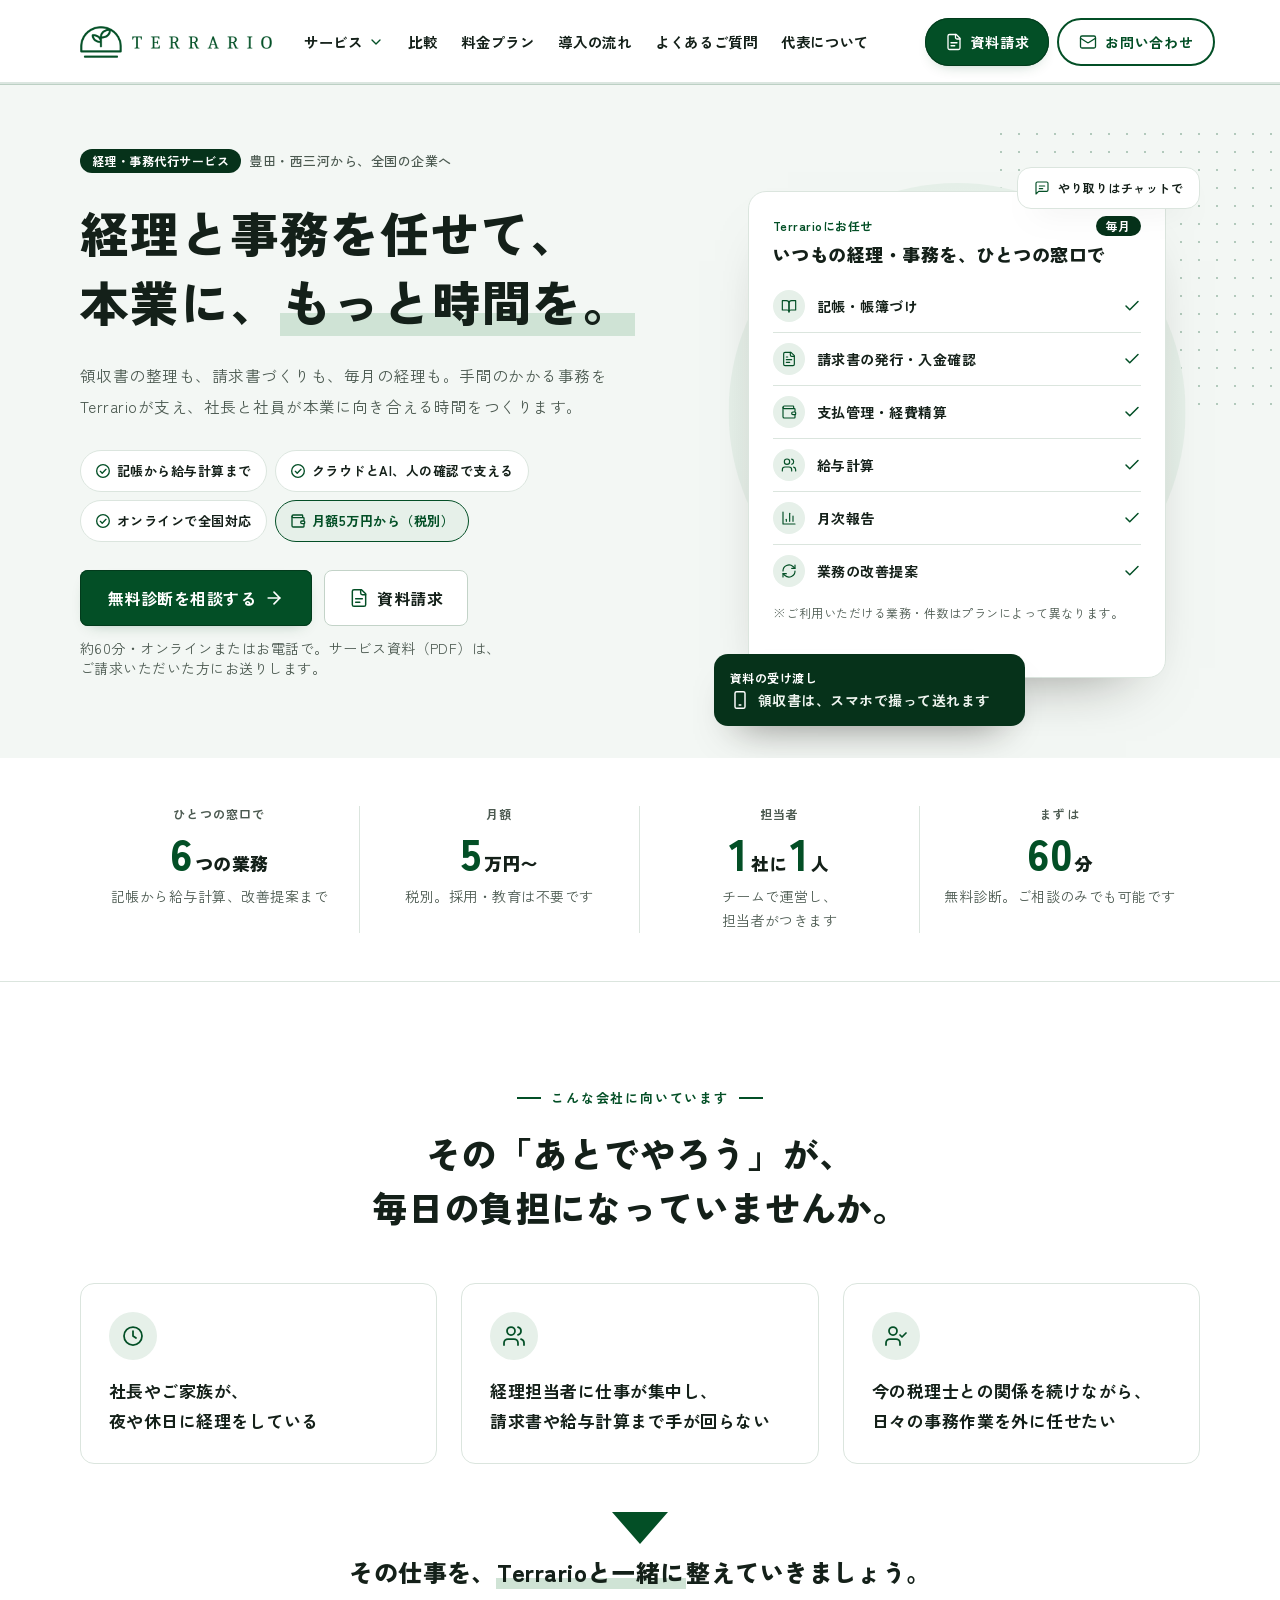
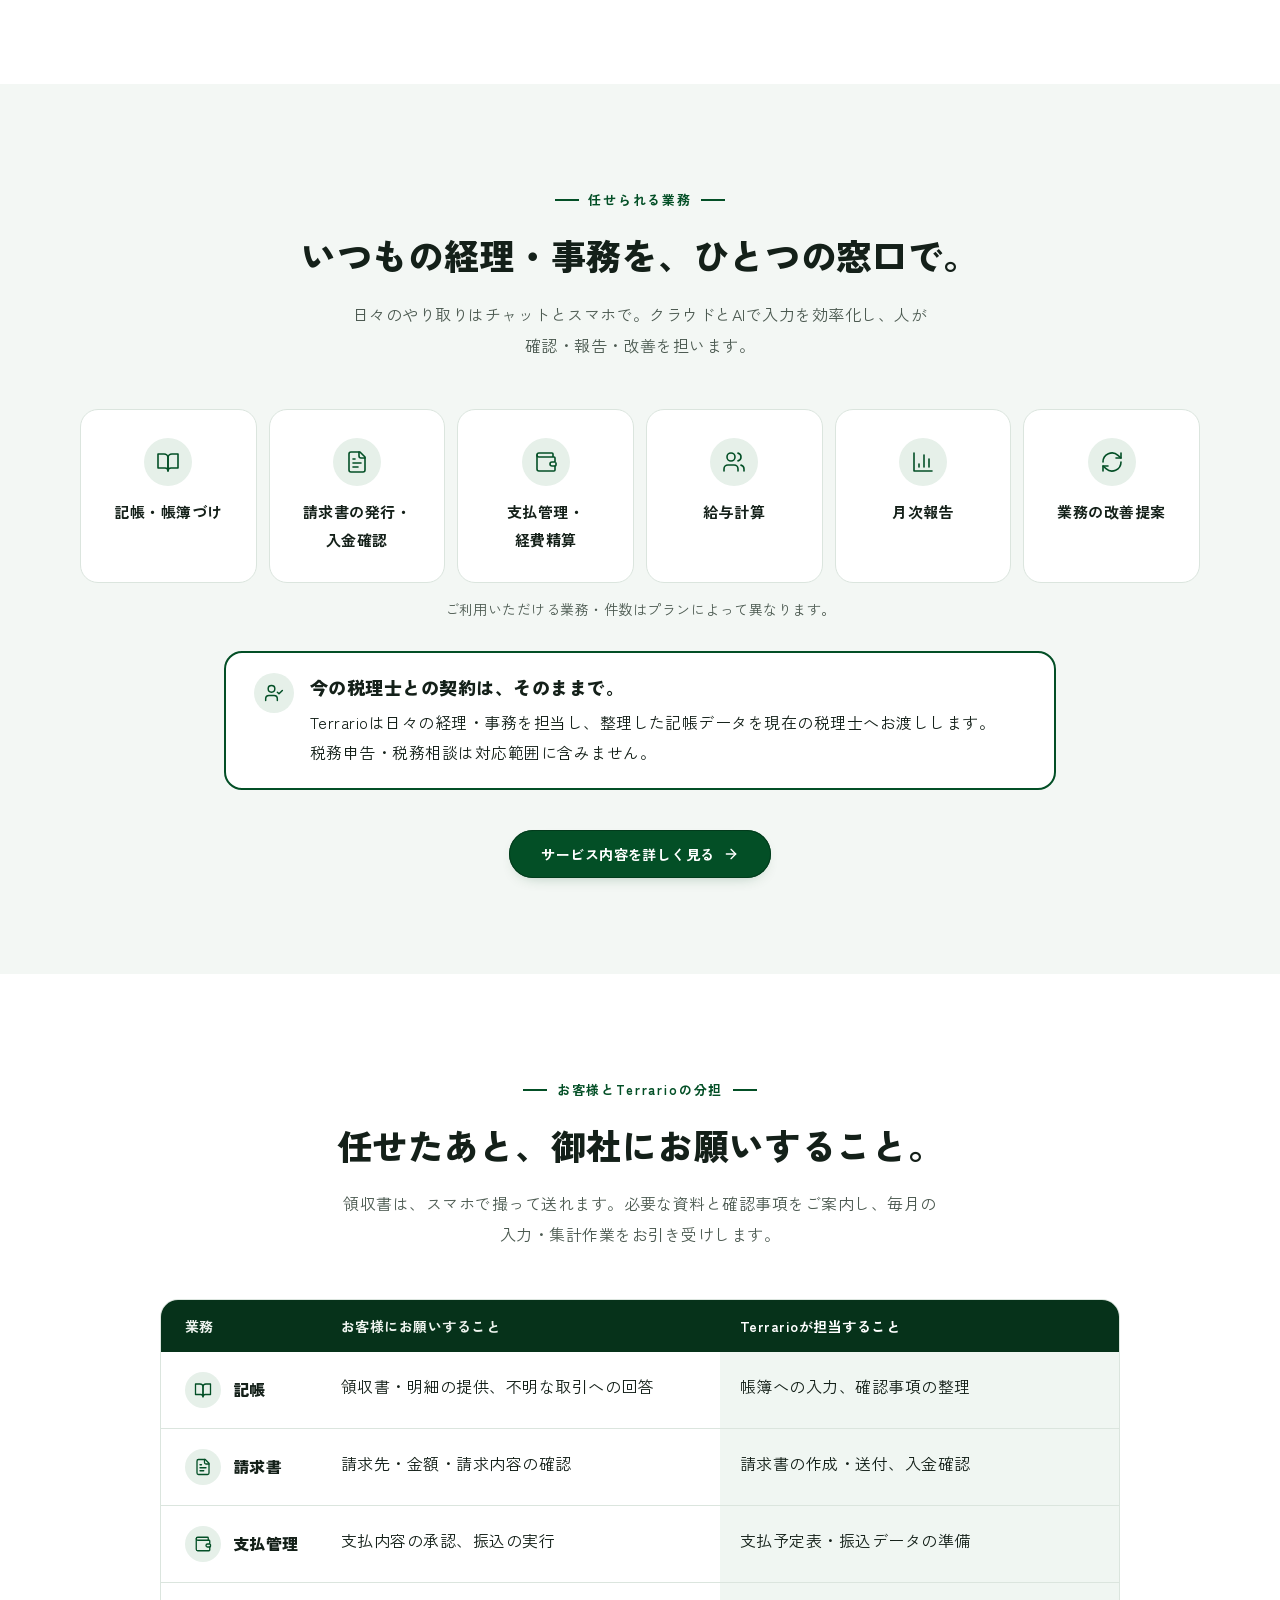
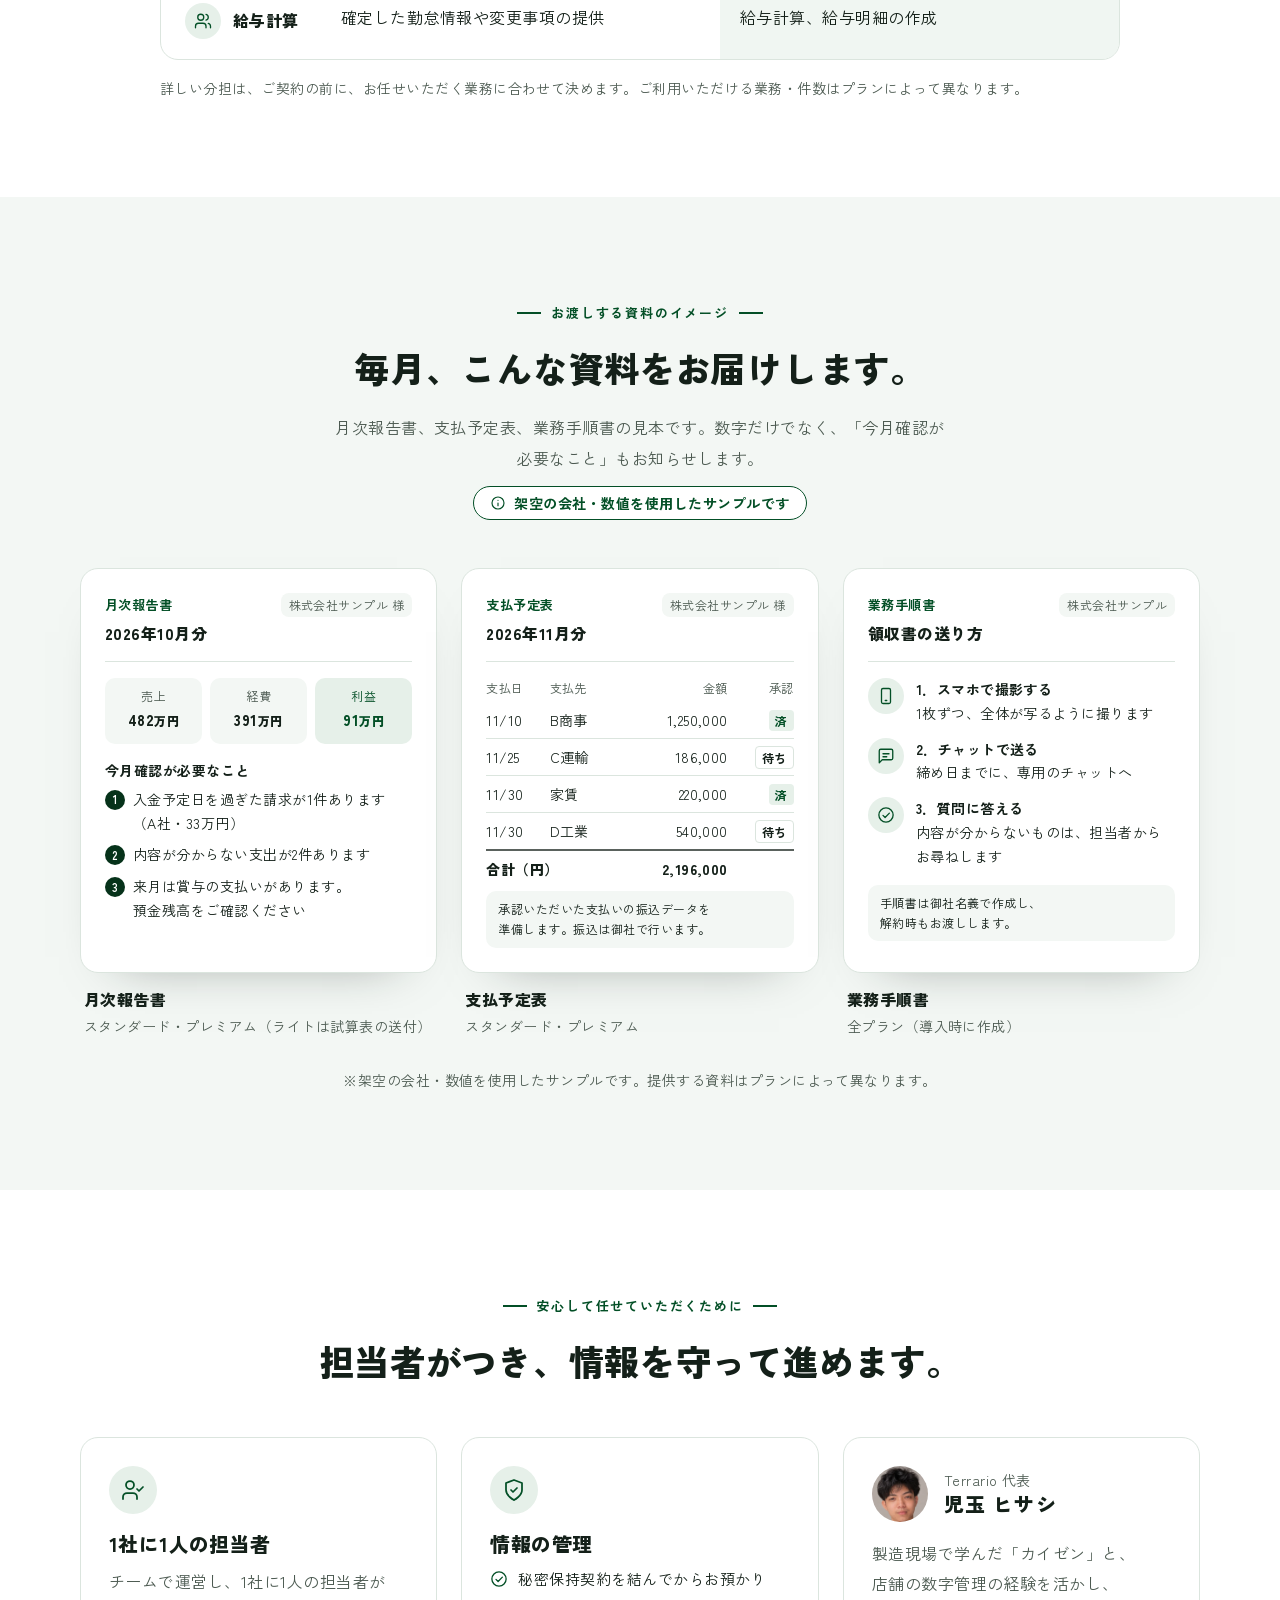
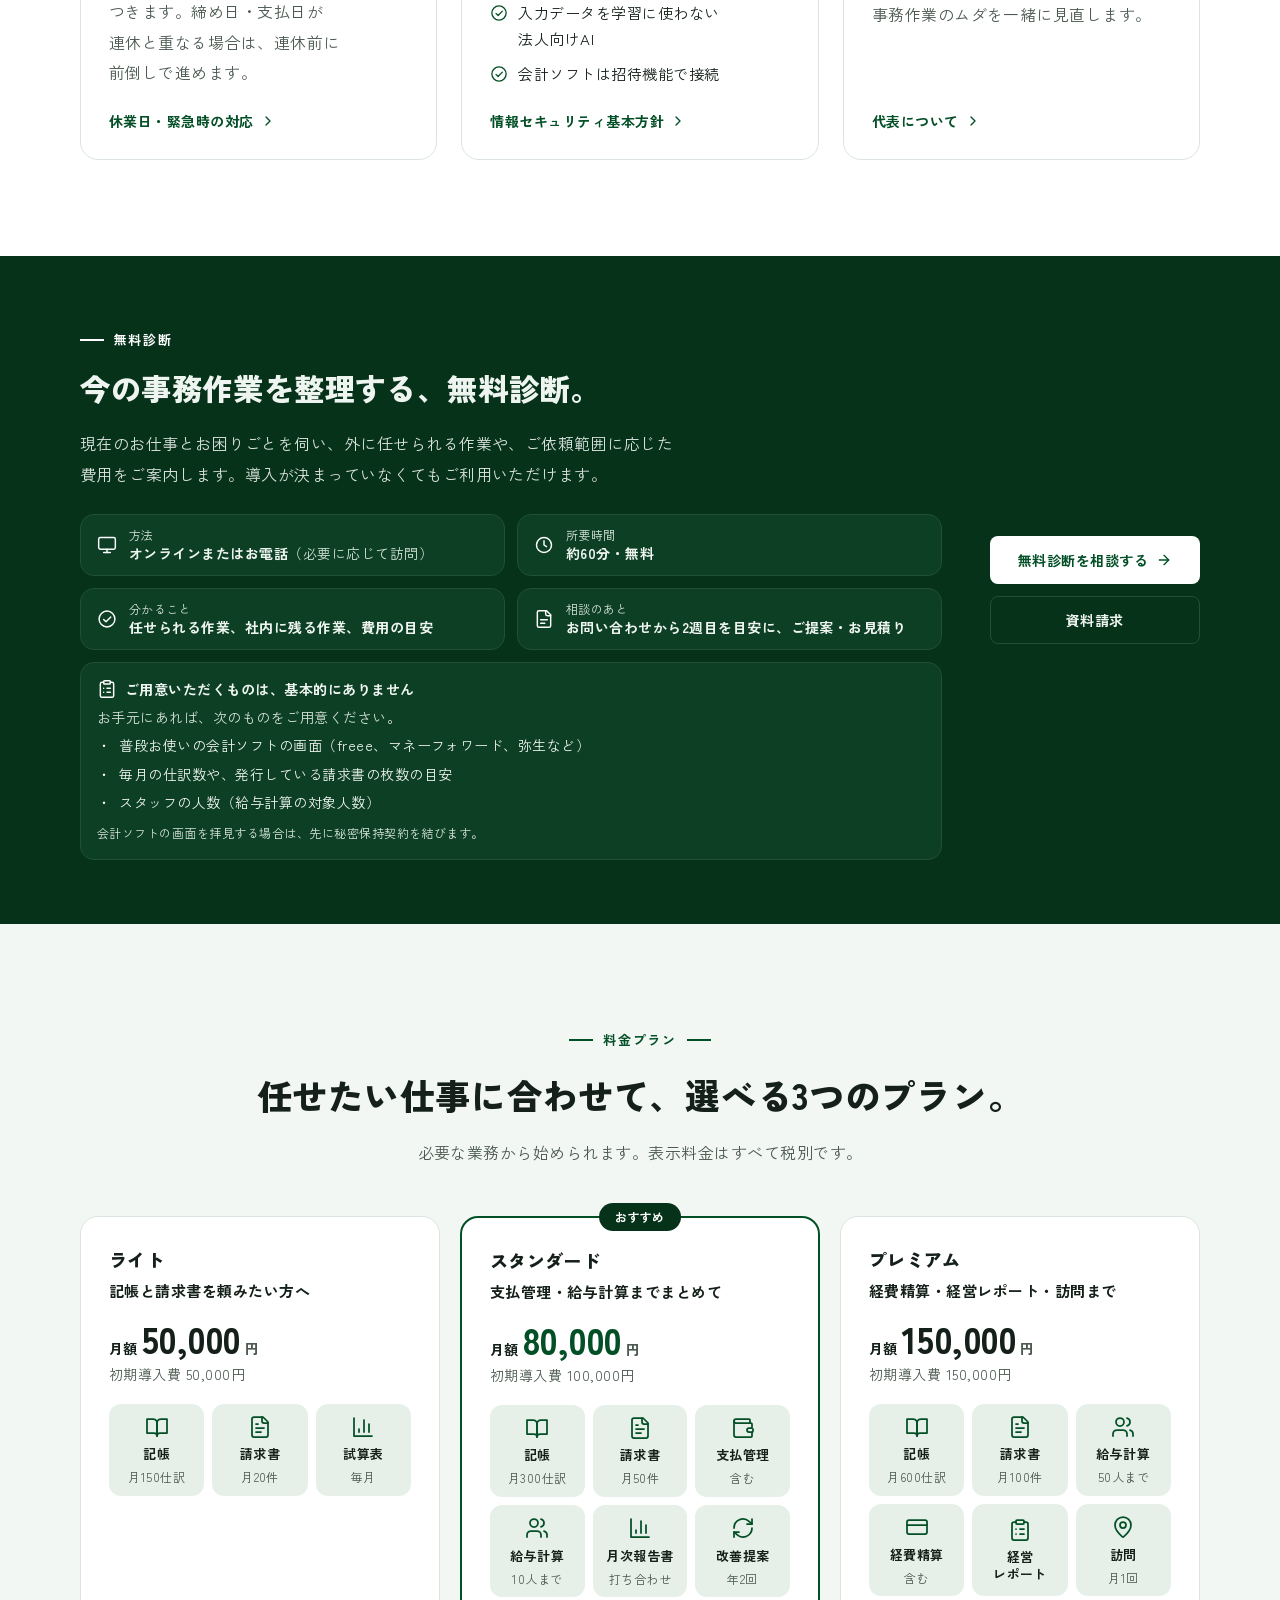
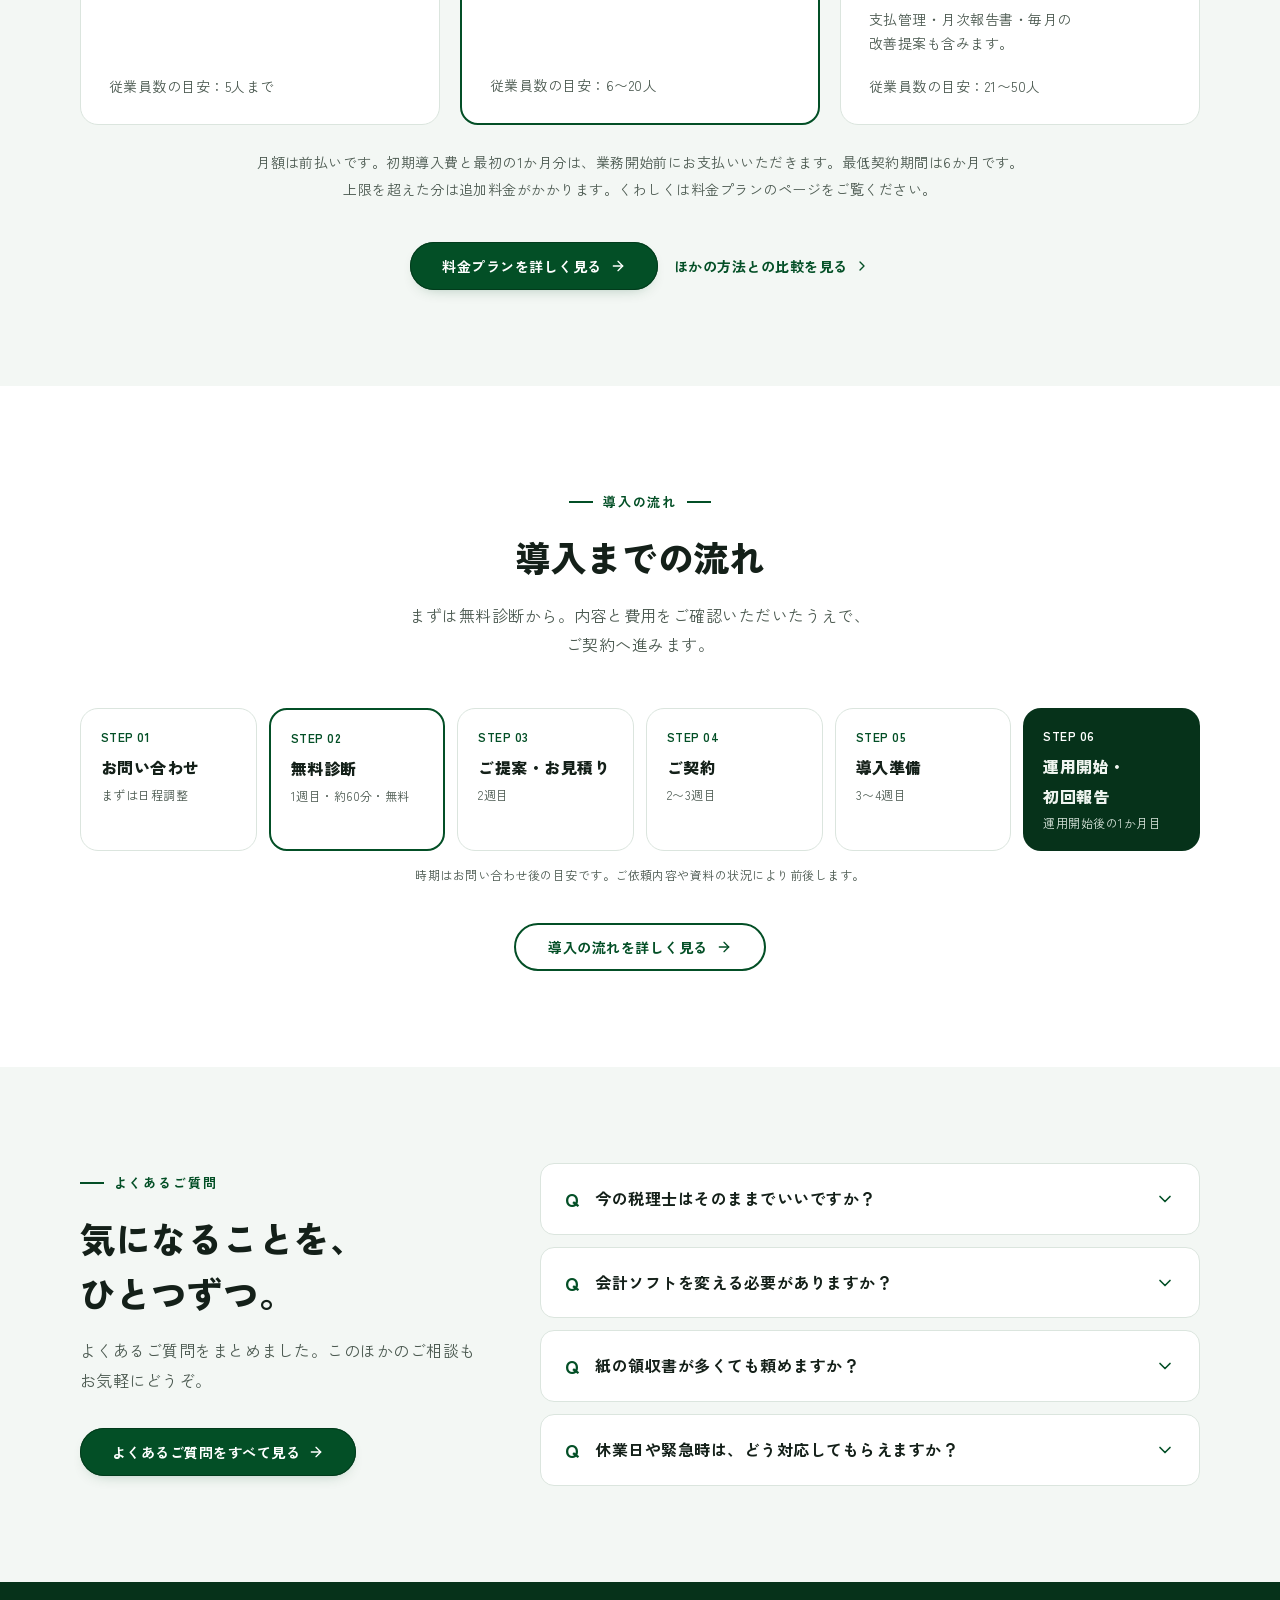
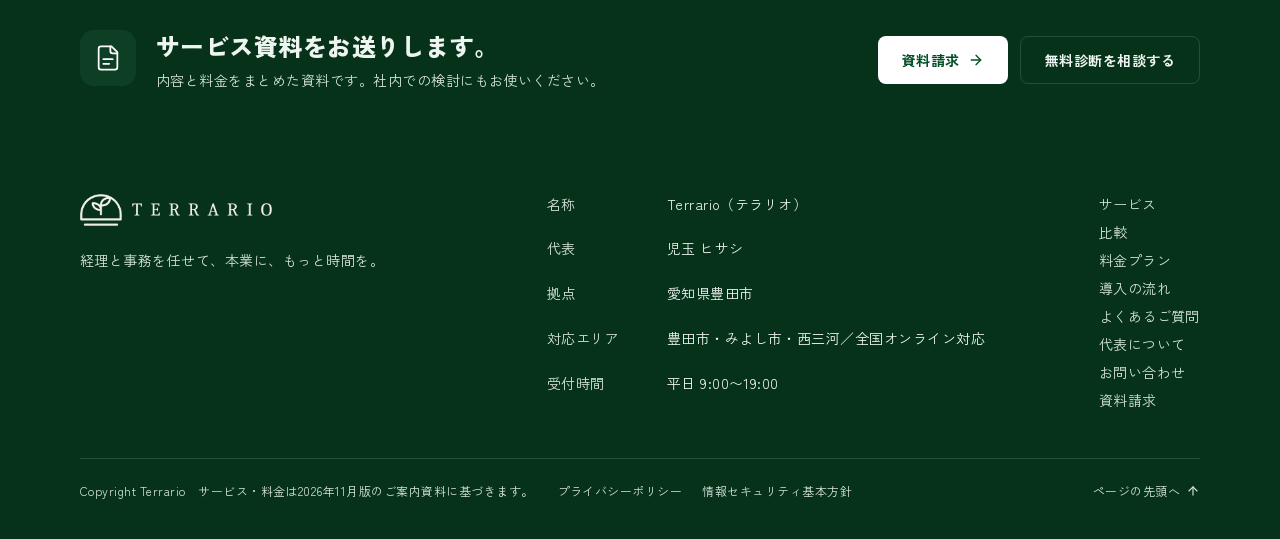
==== commit 130db004: "スマホのトップ見出しの改行を固定（Safariで1文字だけ折り返すのを防ぐ） Co-Authored-By: Claude Opus 5.5 <noreply@anthropic.com> Claud" ====
--- a/index.html
+++ b/index.html
@@ -154,8 +154,8 @@
         <span class="inline-flex items-center rounded-full bg-night px-3 py-1 text-xs font-bold text-night-gold">経理・事務代行サービス</span>
         <span class="text-muted-foreground">豊田・西三河から、全国の企業へ</span>
       </p>
-      <h1 class="rise rise-2 mt-6 text-[2.05rem] font-black leading-[1.42] sm:text-[2.9rem] lg:text-[3.05rem]">
-        経理と事務を任せて、<br>本業に、<span class="marker">もっと時間を。</span>
+      <h1 class="rise rise-2 mt-6 text-[clamp(1.7rem,8.5vw,2.05rem)] font-black leading-[1.42] sm:text-[2.9rem] lg:text-[3.05rem]">
+        経理と事務を任せて、<br>本業に、<br class="sm:hidden"><span class="marker">もっと時間を。</span>
       </h1>
       <p class="rise rise-3 mt-6 max-w-[33rem] text-[0.975rem] leading-[2] text-muted-foreground">
         領収書の整理も、請求書づくりも、毎月の経理も。手間のかかる事務をTerrarioが支え、社長と社員が本業に向き合える時間をつくります。
